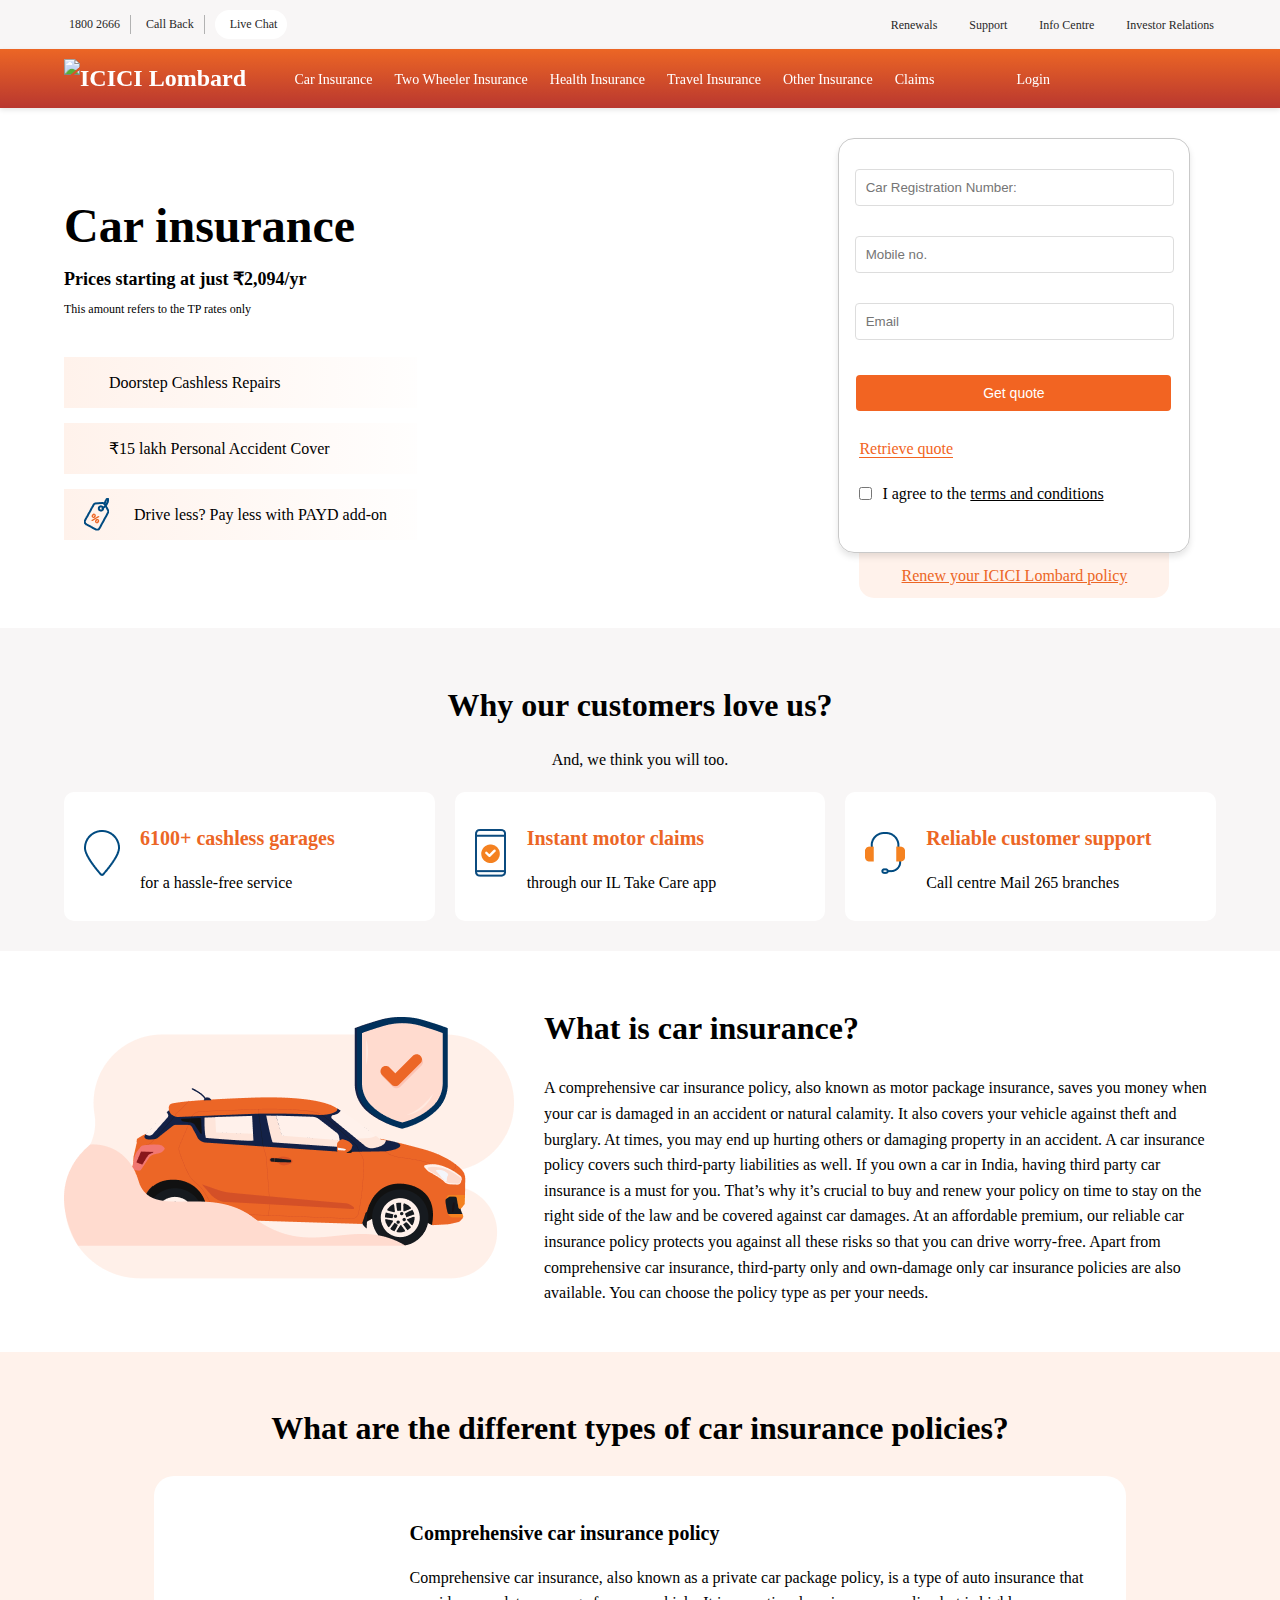
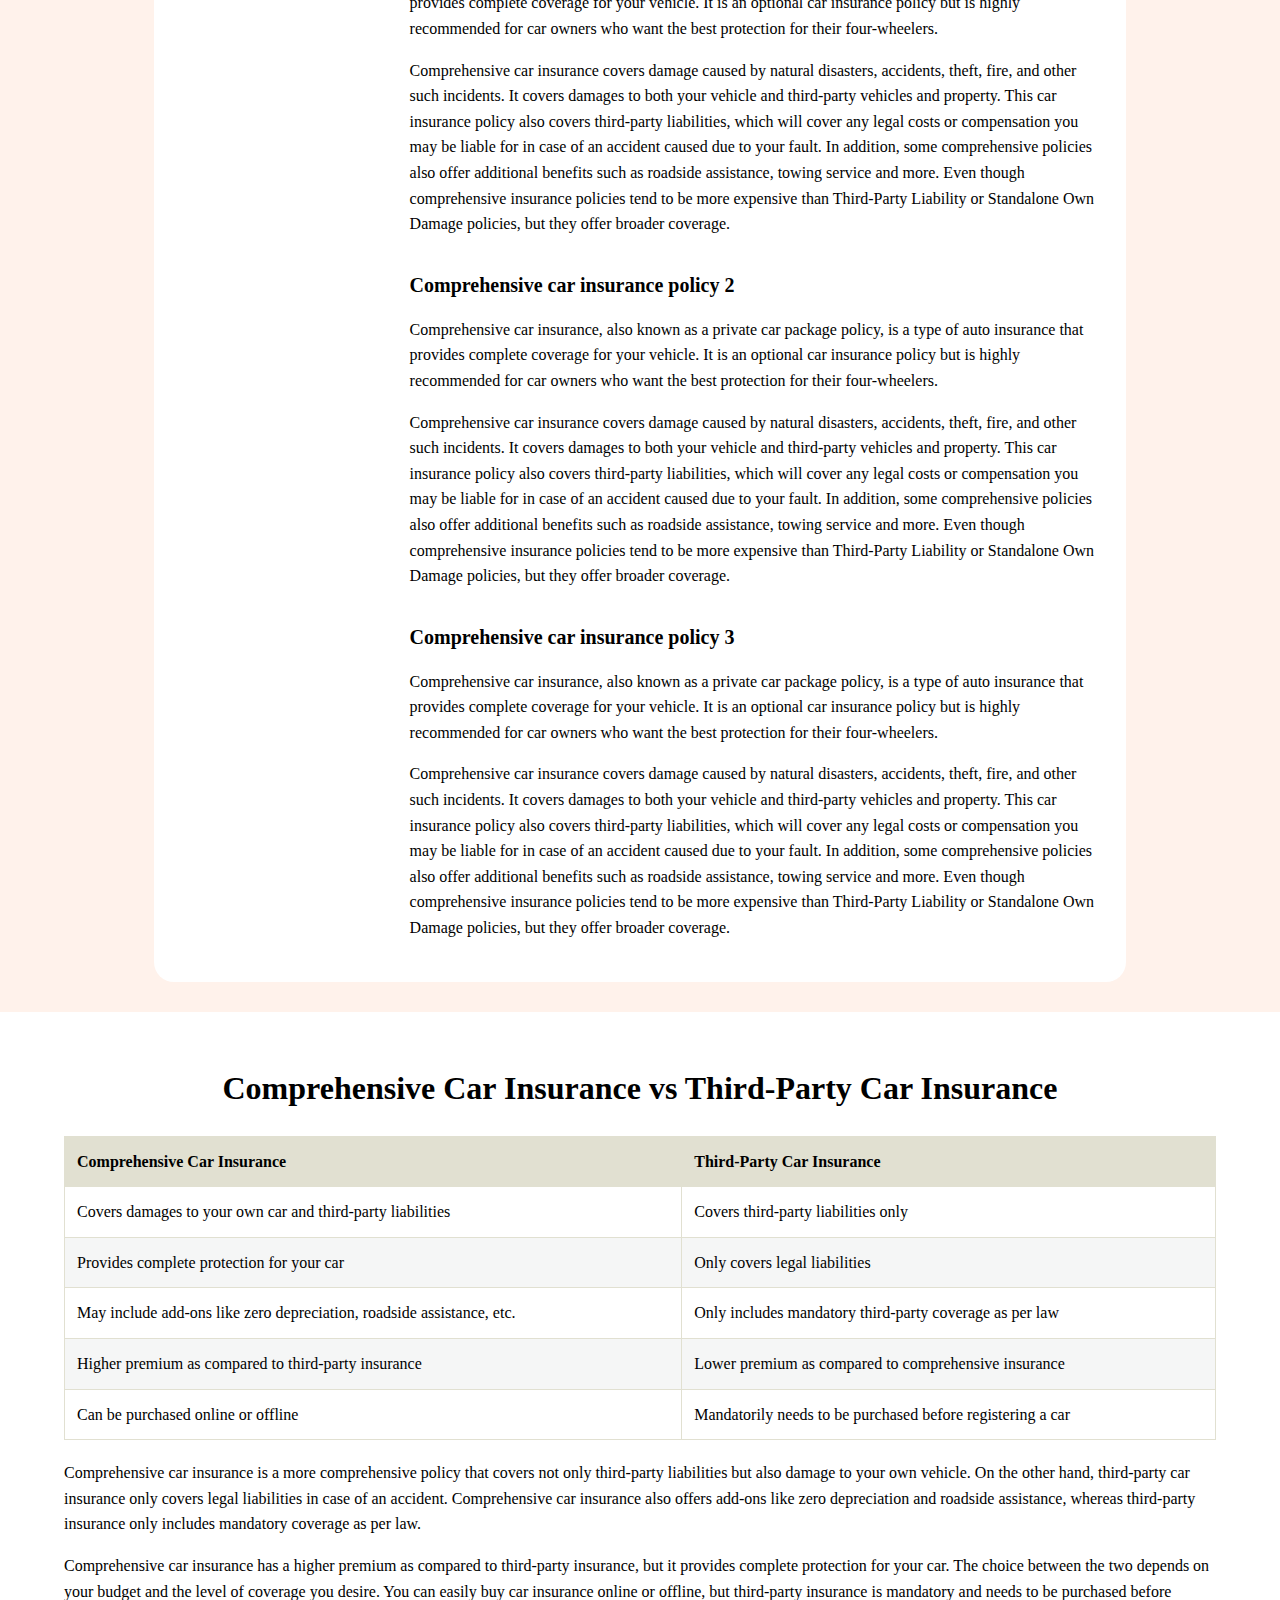
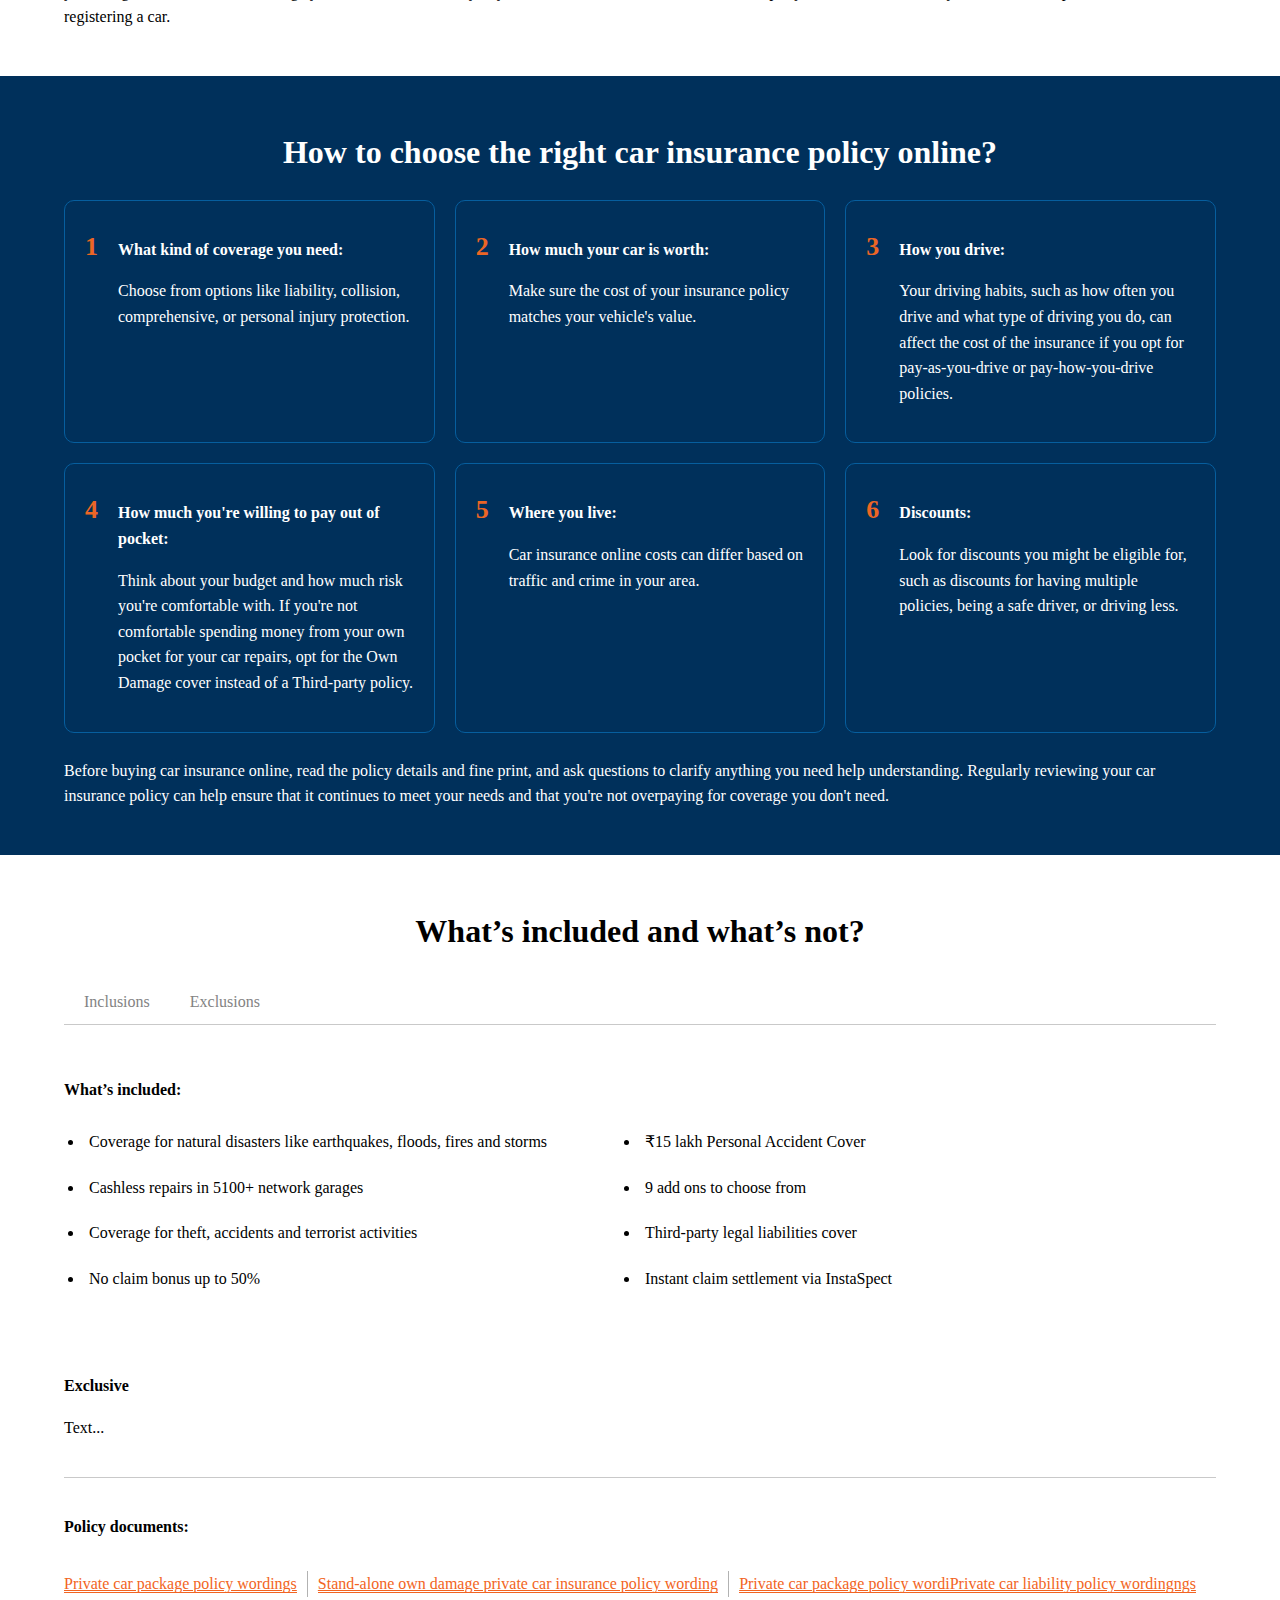
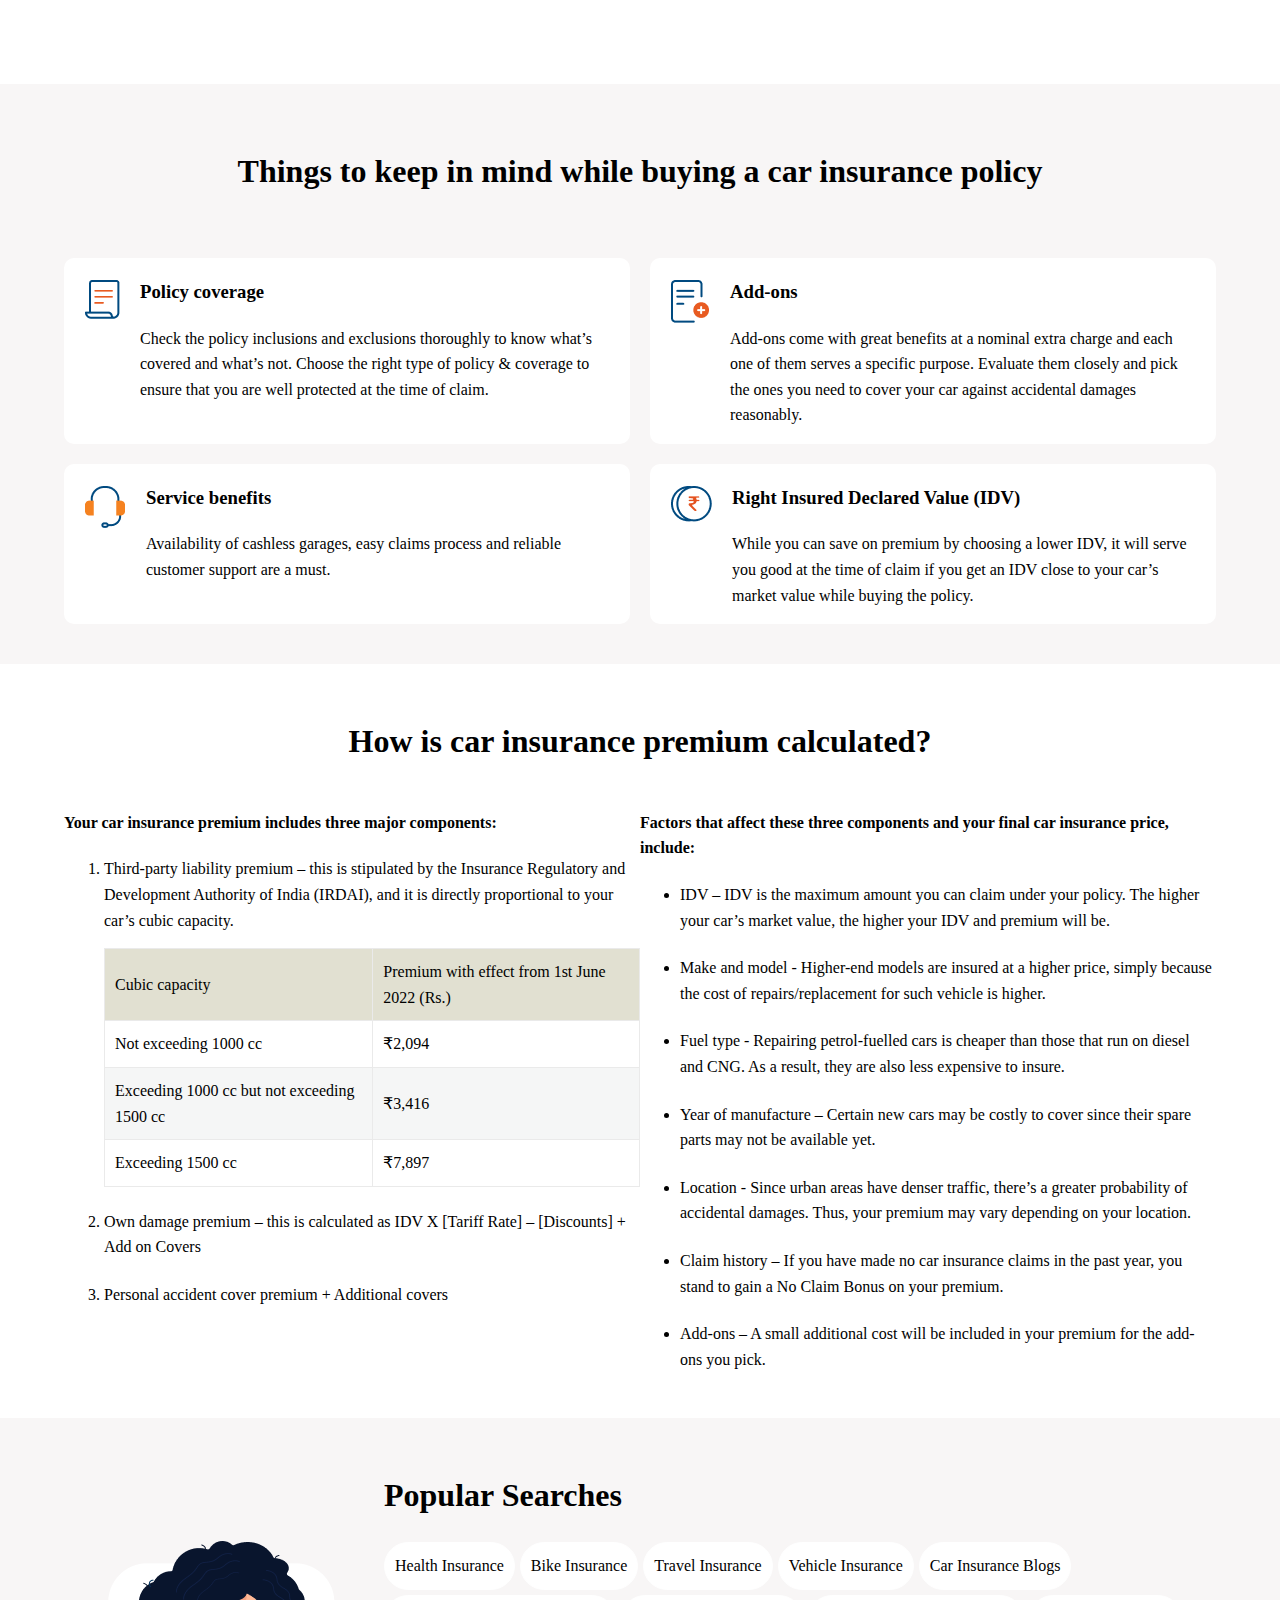
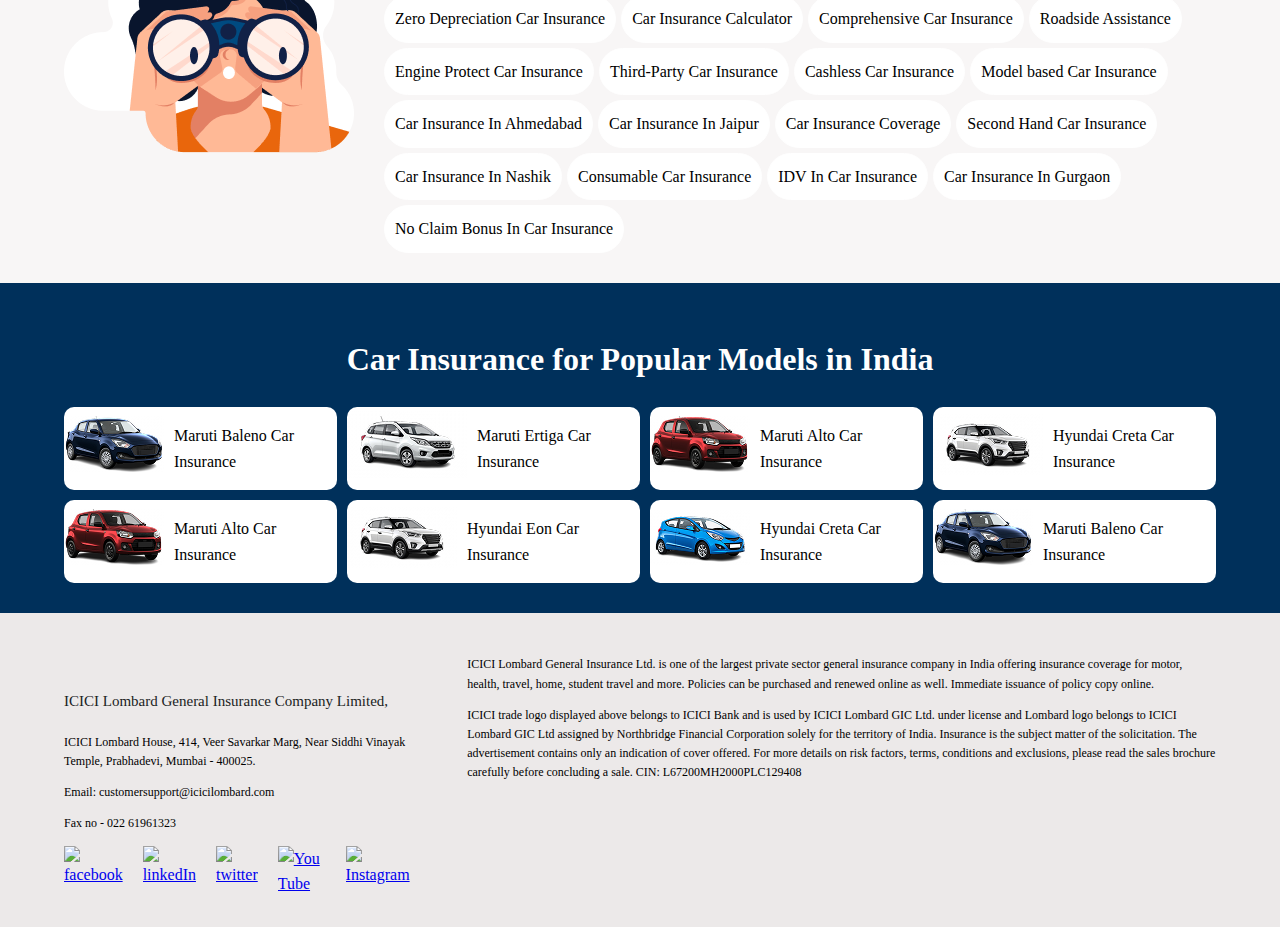
==== index.html @ 6717f33f "ICICI UI" ====
<!DOCTYPE html>
<html lang="en">

<head>
    <meta charset="UTF-8">
    <meta name="viewport" content="width=device-width, initial-scale=1.0">
    <title>Car Insurance Page</title>
    <link rel="stylesheet" href="styles.css">

    <!-- Slick CSS -->
    <link rel="stylesheet" type="text/css"
        href="https://cdnjs.cloudflare.com/ajax/libs/slick-carousel/1.8.1/slick.min.css" />
    <link rel="stylesheet" type="text/css"
        href="https://cdnjs.cloudflare.com/ajax/libs/slick-carousel/1.8.1/slick-theme.min.css" />

    <!-- jQuery -->
    <script src="https://code.jquery.com/jquery-3.6.0.min.js"></script>

    <!-- Slick JS -->
    <script type="text/javascript"
        src="https://cdnjs.cloudflare.com/ajax/libs/slick-carousel/1.8.1/slick.min.js"></script>

</head>

<body>
    <header class="header">
        <div class="top-header side-space">
            <div class="top-links">
                <div class="group-1">
                    <a class="right-border" href="tel: 1800 2666"><img src="./imgs/phone.png" alt="">1800 2666</a>
                    <a class="right-border" href="#"><img src="./imgs/tel.png" alt="">Call Back</a>
                    <a class="live-chat"><img src="./imgs/Oval.png" alt="">Live Chat</a>
                </div>
                <div class="group-2">
                    <div class="demo">
                        <a href="#">Renewals</a>
                        <a href="#">Support</a>
                        <a href="#">Info Centre</a>
                        <a href="#">Investor Relations</a>
                    </div>
                </div>
            </div>
        </div>
        <div class="side-space main-header">
            <div class="logo">
                <a href="#"><img src="./imgs/Group 52.png" alt="ICICI Lombard"></a>
            </div>
            <nav class="nav">
                <ul class="nav-links">
                    <li class="dropdown">
                        <a href="#" class="dropdown-toggle">Car Insurance</a>
                        <ul class="dropdown-menu">
                            <li><a href="">Car Insurance 1</a></li>
                            <li><a href="">Car Insurance 2</a></li>
                            <li><a href="">Car Insurance 3</a></li>
                        </ul>
                    </li>
                    <li class="dropdown">
                        <a href="#" class="dropdown-toggle">Two Wheeler Insurance</a>
                        <ul class="dropdown-menu">
                            <li><a href="">Two Wheeler Insurance 1</a></li>
                            <li><a href="">Two Wheeler Insurance 2</a></li>
                            <li><a href="">Two Wheeler Insurance 3</a></li>
                        </ul>
                    </li>
                    <li class="dropdown">
                        <a href="#" class="dropdown-toggle">Health Insurance</a>
                        <ul class="dropdown-menu">
                            <li><a href="">Health Insurance 1</a></li>
                            <li><a href="">Health Insurance 2</a></li>
                            <li><a href="">Health Insurance 3</a></li>
                        </ul>
                    </li>
                    <li class="dropdown">
                        <a href="" class="dropdown-toggle">Travel Insurance</a>
                        <ul class="dropdown-menu">
                            <li><a href="">Travel Insurance 1</a></li>
                            <li><a href="">Travel Insurance 2</a></li>
                            <li><a href="">Travel Insurance 3</a></li>
                        </ul>
                    </li>
                    <li class="dropdown">
                        <a class="dropdown-toggle">Other Insurance</a>
                        <ul class="dropdown-menu">
                            <li><a href="">Other Insurance 1</a></li>
                            <li><a href="">Other Insurance 2</a></li>
                            <li><a href="">Other Insurance 3</a></li>
                        </ul>
                    </li>
                    <li class="dropdown">
                        <a href="#" class="dropdown-toggle">Claims</a>
                        <ul class="dropdown-menu">
                            <li><a href="">Claims 1</a></li>
                            <li><a href="">Claims 2</a></li>
                            <li><a href="">Claims 3</a></li>
                        </ul>
                    </li>

                    <li class="login">
                        <a href="#" class="">Login</a>
                    </li>

                </ul>
                <button class="menu-toggle">
                    ☰
                </button>
            </nav>
        </div>
    </header>

    <section class="hero-section">
        <div class="side-space">
            <div class="banner">
                <div class="d-flex desk-row">
                    <div class="banner-text d-flex desk-row">
                        <div class="text-left">
                            <h1 class="h1 heading">Car insurance</h1>
                            <h2 class="h2 subheading">Prices starting at just ₹2,094/yr</h2>
                            <p class="banner-text">This amount refers to the TP rates only</p>
                            <div class="banner-list">
                                <div class="list-item">
                                    <img class="icon" src="./imgs/Repairs 1.png" alt="">
                                    <p>Doorstep Cashless Repairs</p>
                                    <img src="./imgs/Group 5754.png" alt="">
                                </div>
                                <div class="list-item">
                                    <img class="icon" src="./imgs/Group.png" alt="">
                                    <p>₹15 lakh Personal Accident Cover</p>
                                </div>
                                <div class="list-item">
                                    <img class="icon" src="./imgs/Frame.png" alt="">
                                    <p>Drive less? Pay less with PAYD add-on</p>
                                </div>
                            </div>
                        </div>

                        <div class="banner-image">
                            <img src="./imgs/Group 34132.png" alt="">
                        </div>
                    </div>


                    <div class="banner-form">
                        <form id="formValidation">

                            <div class="fields">
                                <div class="group">
                                    <label for="carRegistration" class="label">Car Registration Number:</label>
                                    <input type="text" id="carRegistration" class="input" name="carRegistration"
                                        placeholder="Car Registration Number:" />
                                    <small class="error" id="carRegistrationError"></small>
                                </div>

                                <div class="group">
                                    <label for="mobileNumber">Mobile Number:</label>
                                    <input type="tel" id="mobileNumber" name="mobileNumber" placeholder="Mobile no." />
                                    <small class="error" id="mobileNumberError"></small>
                                </div>

                                <div class="group">
                                    <label for="emailAddress">Email:</label>
                                    <input type="email" id="emailAddress" name="emailAddress" placeholder="Email" />
                                    <small class="error" id="emailAddressError"></small>
                                </div>
                            </div>

                            <button type="submit" class="btn">Get quote</button>
                            <a href="#" class="retrieve-quote">Retrieve quote</a>

                            <div class="checkbox">
                                <input type="checkbox" id="terms" required>
                                <label for="terms">I agree to the <a href="#">terms and conditions</a></label>
                            </div>
                        </form>

                        <div class="renew-policy">
                            <a href="#">Renew your ICICI Lombard policy</a>
                        </div>
                    </div>
                </div>
            </div>
        </div>
    </section>


    <section class="why-our-customers">
            <div class="what-custumer-love side-space">
                <h1 class="h1 text-center mb-0">Why our customers love us?</h1>
                <p class="text-center mb-2">And, we think you will too.</p>
                <div class="love-cust-main d-flex desk-row no-wrap">
                    <div class="d-flex">
                        <div class="icon mx-3">
                            <img src="./imgs/icon1.png" alt="Icon representing cashless garages">
                        </div>
                        <div>
                            <p class="love-label">6100+ cashless garages</p>
                            <p>for a hassle-free service</p>
                        </div>
                    </div>
                    <div class="d-flex">
                        <div class="icon mx-3">
                            <img src="./imgs/icon2.png" alt="Icon representing instant motor claims">
                        </div>
                        <div>
                            <p class="love-label">Instant motor claims</p>
                            <p>through our IL Take Care app</p>
                        </div>
                    </div>
                    <div class="d-flex">
                        <div class="icon mx-3">
                            <img src="./imgs/icon3.png" alt="Icon representing reliable customer support">
                        </div>
                        <div>
                            <p class="love-label">Reliable customer support</p>
                            <p>Call centre Mail 265 branches</p>
                        </div>
                    </div>
                </div>
            </div>
    </section>

    <section class="what-car-insurance">
        <div class="side-space">
            <div class="d-flex desk-row no-wrap">
                <div class="text-center">
                    <img src="./imgs/carpng.png" alt="">
                </div>
                <div>
                    <h1 class="h1">What is car insurance?</h1>
                    <p>A comprehensive car insurance policy, also known as motor package insurance, saves you money when your car is damaged in an accident or natural calamity. It also covers your vehicle against theft and burglary. At times, you may end up hurting others or damaging property in an accident. A car insurance policy covers such third-party liabilities as well. If you own a car in India, having third party car insurance is a must for you. That’s why it’s crucial to buy and renew your policy on time to stay on the right side of the law and be covered against car damages. At an affordable premium, our reliable car insurance policy protects you against all these risks so that you can drive worry-free. Apart from comprehensive car insurance, third-party only and own-damage only car insurance policies are also available. You can choose the policy type as per your needs.</p>
                </div>
            </div>
        </div>
    </section>


    <section class="section-1">
        <div class="side-space padd">
            <h1 class="h1 text-center">
                What are the different types of car insurance policies?
            </h1>

            <div class="policy-slider">

                <div class="slider">
                    <div>
                        <div class="d-flex desk-row">
                            <div class="slider-img">
                                <img src="./imgs/slider-img.png" alt="">
                            </div>
                            <div class="slider-text">
                                <p><strong>Comprehensive car insurance policy</strong></p>
                                <p>Comprehensive car insurance, also known as a private car package policy, is a type of
                                    auto insurance that provides complete coverage for your vehicle. It is an optional
                                    car insurance policy but is highly recommended for car owners who want the best
                                    protection for their four-wheelers.</p>
                                <p>Comprehensive car insurance covers damage caused by natural disasters, accidents,
                                    theft, fire, and other such incidents. It covers damages to both your vehicle and
                                    third-party vehicles and property. This car insurance policy also covers third-party
                                    liabilities, which will cover any legal costs or compensation you may be liable for
                                    in case of an accident caused due to your fault. In addition, some comprehensive
                                    policies also offer additional benefits such as roadside assistance, towing service
                                    and more. Even though comprehensive insurance policies tend to be more expensive
                                    than Third-Party Liability or Standalone Own Damage policies, but they offer broader
                                    coverage.</p>
                            </div>
                        </div>
                    </div>
                    <div>
                        <div class="d-flex desk-row">
                            <div class="slider-img">
                                <img src="./imgs/slider-img.png" alt="">
                            </div>
                            <div class="slider-text">
                                <p><strong>Comprehensive car insurance policy 2</strong></p>
                                <p>Comprehensive car insurance, also known as a private car package policy, is a type of
                                    auto insurance that provides complete coverage for your vehicle. It is an optional
                                    car insurance policy but is highly recommended for car owners who want the best
                                    protection for their four-wheelers.</p>
                                <p>Comprehensive car insurance covers damage caused by natural disasters, accidents,
                                    theft, fire, and other such incidents. It covers damages to both your vehicle and
                                    third-party vehicles and property. This car insurance policy also covers third-party
                                    liabilities, which will cover any legal costs or compensation you may be liable for
                                    in case of an accident caused due to your fault. In addition, some comprehensive
                                    policies also offer additional benefits such as roadside assistance, towing service
                                    and more. Even though comprehensive insurance policies tend to be more expensive
                                    than Third-Party Liability or Standalone Own Damage policies, but they offer broader
                                    coverage.</p>
                            </div>
                        </div>
                    </div>
                    <div>
                        <div class="d-flex desk-row">
                            <div class="slider-img">
                                <img src="./imgs/slider-img.png" alt="">
                            </div>
                            <div class="slider-text">
                                <p><strong>Comprehensive car insurance policy 3</strong></p>
                                <p>Comprehensive car insurance, also known as a private car package policy, is a type of
                                    auto insurance that provides complete coverage for your vehicle. It is an optional
                                    car insurance policy but is highly recommended for car owners who want the best
                                    protection for their four-wheelers.</p>
                                <p>Comprehensive car insurance covers damage caused by natural disasters, accidents,
                                    theft, fire, and other such incidents. It covers damages to both your vehicle and
                                    third-party vehicles and property. This car insurance policy also covers third-party
                                    liabilities, which will cover any legal costs or compensation you may be liable for
                                    in case of an accident caused due to your fault. In addition, some comprehensive
                                    policies also offer additional benefits such as roadside assistance, towing service
                                    and more. Even though comprehensive insurance policies tend to be more expensive
                                    than Third-Party Liability or Standalone Own Damage policies, but they offer broader
                                    coverage.</p>
                            </div>
                        </div>
                    </div>
                </div>
            </div>
        </div>
    </section>


    <section class="comprehensive">
        <div class="side-space">
            <h1 class="h1 text-center">Comprehensive Car Insurance vs Third-Party Car Insurance</h1>
            <table class="responsive-table">
                <thead>
                    <tr>
                        <th>Comprehensive Car Insurance</th>
                        <th>Third-Party Car Insurance</th>
                    </tr>
                </thead>
                <tbody>
                    <tr>
                        <td>Covers damages to your own car and third-party liabilities</td>
                        <td>Covers third-party liabilities only</td>
                    </tr>
                    <tr>
                        <td>Provides complete protection for your car</td>
                        <td>Only covers legal liabilities</td>
                    </tr>
                    <tr>
                        <td>May include add-ons like zero depreciation, roadside assistance, etc.</td>
                        <td>Only includes mandatory third-party coverage as per law</td>
                    </tr>
                    <tr>
                        <td>Higher premium as compared to third-party insurance</td>
                        <td>Lower premium as compared to comprehensive insurance</td>
                    </tr>
                    <tr>
                        <td>Can be purchased online or offline</td>
                        <td>Mandatorily needs to be purchased before registering a car</td>
                    </tr>
                </tbody>
            </table>
            <div class="text-section">
                <p>Comprehensive car insurance is a more comprehensive policy that covers not only third-party liabilities but also damage to your own vehicle. On the other hand, third-party car insurance only covers legal liabilities in case of an accident. Comprehensive car insurance also offers add-ons like zero depreciation and roadside assistance, whereas third-party insurance only includes mandatory coverage as per law.</p>
                <p>Comprehensive car insurance has a higher premium as compared to third-party insurance, but it provides complete protection for your car. The choice between the two depends on your budget and the level of coverage you desire. You can easily buy car insurance online or offline, but third-party insurance is mandatory and needs to be purchased before registering a car.</p>
            </div>
        </div>
    </section>

    <section class="online-policy">
        <div class="side-space">
                <h1 class="h1 text-center text-white">How to choose the right car insurance policy online?</h1>
                <div class="grid-container">
                    <div class="box">
                        <div class="row">
                            <p class="num">1</p>
                            <div>
                                <p><strong>What kind of coverage you need:</strong></p>
                                <p>Choose from options like liability, collision, comprehensive, or personal injury protection.</p>
                            </div>
                        </div>
                    </div>
                    <div class="box">
                        <div class="row">
                            <p class="num">2</p>
                            <div>
                                <p><strong>How much your car is worth:</strong></p>
                                <p>Make sure the cost of your insurance policy matches your vehicle's value.</p>
                            </div>
                        </div>
                    </div>
                    <div class="box">
                        <div class="row">
                            <p class="num">3</p>
                            <div>
                                <p><strong>How you drive:</strong></p>
                                <p>Your driving habits, such as how often you drive and what type of driving you do, can affect the cost of the insurance if you opt for pay-as-you-drive or pay-how-you-drive policies.</p>
                            </div>
                        </div>
                    </div>
                    <div class="box">
                        <div class="row">
                            <p class="num">4</p>
                            <div>
                                <p><strong>How much you're willing to pay out of pocket:</strong></p>
                                <p>Think about your budget and how much risk you're comfortable with. If you're not comfortable spending money from your own pocket for your car repairs, opt for the Own Damage cover instead of a Third-party policy.</p>
                            </div>
                        </div>
                    </div>
                    <div class="box">
                        <div class="row">
                            <p class="num">5</p>
                            <div>
                                <p><strong>Where you live:</strong></p>
                                <p>Car insurance online costs can differ based on traffic and crime in your area.</p>
                            </div>
                        </div>
                    </div>
                    <div class="box">
                        <div class="row">
                            <p class="num">6</p>
                            <div>
                                <p><strong>Discounts:</strong></p>
                                <p>Look for discounts you might be eligible for, such as discounts for having multiple policies, being a safe driver, or driving less.</p>
                            </div>
                        </div>
                    </div>
                </div>
                <p class="text-white">Before buying car insurance online, read the policy details and fine print, and ask questions to clarify anything you need help understanding. Regularly reviewing your car insurance policy can help ensure that it continues to meet your needs and that you're not overpaying for coverage you don't need.</p>
        </div>
    </section>


    <section class="section-2">
        <div class="side-space padd">
            <h1 class="h1 text-center">What’s included and what’s not?</h1>
            <div class="tabs">
                <ul id="tabs-nav">
                    <li><a href="#tab1">Inclusions</a></li>
                    <li><a href="#tab2">Exclusions</a></li>
                </ul> <!-- END tabs-nav -->
                <div id="tabs-content">
                    <div id="tab1" class="tab-content">
                        <strong>
                            <p>What’s included:</p>
                        </strong>
                        <ul class="grid-2">
                            <li>
                                <p>Coverage for natural disasters like earthquakes, floods, fires and storms</p>
                            </li>
                            <li>
                                <p>₹15 lakh Personal Accident Cover</p>
                            </li>
                            <li>
                                <p>Cashless repairs in 5100+ network garages</p>
                            </li>
                            <li>
                                <p>9 add ons to choose from</p>
                            </li>
                            <li>
                                <p>Coverage for theft, accidents and terrorist activities</p>
                            </li>
                            <li>
                                <p>Third-party legal liabilities cover</p>
                            </li>
                            <li>
                                <p>No claim bonus up to 50%</p>
                            </li>
                            <li>
                                <p>Instant claim settlement via InstaSpect</p>
                            </li>
                        </ul>
                    </div>
                    <div id="tab2" class="tab-content">
                        <strong>
                            <p>Exclusive</p>
                        </strong>
                        <p>Text...</p>
                    </div>
                </div>
            </div>

            <div class="policy-doc d-flex desk-row">
                <strong>
                    <p>Policy documents:</p>
                </strong>
                <div class="d-flex desk-row">
                    <p class="policy-link right-border"><a href="#" class="link">Private car package policy wordings</a>
                    </p>
                    <p class="policy-link right-border"><a href="#" class="link">Stand-alone own damage private car
                            insurance policy wording</a></p>
                    <p class="policy-link"><a href="#" class="link">Private car package policy wordiPrivate car
                            liability policy wordingngs</a></p>
                </div>
            </div>
        </div>
    </section>

    <section class="section-7">
        <div class="side-space padd">
            <h1 class="h1 text-center">

            </h1>
            <div class="grid-four">

            </div>
        </div>
    </section>


    <section class="buy">
        <div class='side-space'>
            <h1 class="h1 text-center">Things to keep in mind while buying a car insurance policy</h1>
            <div class='buyMain-Card'>
              <div class='buy-cards'>
                <div>
                  <img src="./imgs/policy coverage_icn.png" />
                </div>
                <div>
                  <h3>Policy coverage</h3>
                  <p>Check the policy inclusions and exclusions thoroughly to know what’s covered and what’s not. Choose the right type of policy & coverage to ensure that you are well protected at the time of claim.</p>
                </div>
              </div>
              <div class='buy-cards'>
              <div>
                  <img src="./imgs/add ons icn.png" />
                </div>
                <div>
                  <h3>Add-ons</h3>
                  <p>Add-ons come with great benefits at a nominal extra charge and each one of them serves a specific purpose. Evaluate them closely and pick the ones you need to cover your car against accidental damages reasonably.</p>
                </div>
              </div>
              <div class='buy-cards'>
              <div>
                 <img src="./imgs/customer support.png" />
                </div>
                <div>
                  <h3>Service benefits</h3>
                  <p>Availability of cashless garages, easy claims process and reliable customer support are a must.</p>
                </div>
              </div>
              <div class='buy-cards'>
              <div>
                 <img src="./imgs/right insured_icn.png" />
                </div>
                <div>
                  <h3>Right Insured Declared Value (IDV)</h3>
                  <p>While you can save on premium by choosing a lower IDV, it will serve you good at the time of claim if you get an IDV close to your car’s market value while buying the policy.</p>
                </div>
              </div>
            </div>
        </div>
    </section>

    <section class="primium">
        <div class='side-space'>
            <h1 class="h1 text-center">How is car insurance premium calculated?</h1>
            <div class='premium-main d-flex desk-row no-wrap'>
                <div class='main-div'>
                    <h4>Your car insurance premium includes three major components:</h4>
                    <ol class='first-div'>
                        <li>
                           Third-party liability premium – this is stipulated by the Insurance Regulatory and Development Authority of India (IRDAI), and it is directly proportional to your car’s cubic capacity.
                           <table>
                            <tr class='first-row'>
                                <td>Cubic capacity</td>
                                <td>Premium with effect from 1st June 2022 (Rs.)</td>
                            </tr>
                            <tr>
                                <td>Not exceeding 1000 cc</td>
                                <td>₹2,094</td>
                            </tr>
                            <tr class='second-row'>
                               <td>Exceeding 1000 cc but not exceeding 1500 cc</td>
                               <td>₹3,416</td>
                            </tr>
                            <tr>
                               <td>Exceeding 1500 cc</td>
                               <td>₹7,897</td>
                            </tr>
                           </table>
                        </li>
                        <li>Own damage premium – this is calculated as IDV X [Tariff Rate] – [Discounts] + Add on Covers</li>
                        <li>Personal accident cover premium + Additional covers</li>
                    </ol>
                </div>
                <div class='main-div'>
                    <h4>Factors that affect these three components and your final car insurance price, include:</h4>
                    <ul class='first-div'>
                        <li>
                        IDV – IDV is the maximum amount you can claim under your policy. The higher your car’s market value, the higher your IDV and premium will be.
                        </li>
                        <li>
                        Make and model - Higher-end models are insured at a higher price, simply because the cost of repairs/replacement for such vehicle is higher.
                        </li>
                        <li>
                        Fuel type - Repairing petrol-fuelled cars is cheaper than those that run on diesel and CNG. As a result, they are also less expensive to insure.
                        </li>
                        <li>
                        Year of manufacture – Certain new cars may be costly to cover since their spare parts may not be available yet.
                        </li>
                        <li>
                        Location - Since urban areas have denser traffic, there’s a greater probability of accidental damages. Thus, your premium may vary depending on your location.
                        </li>
                        <li>
                        Claim history – If you have made no car insurance claims in the past year, you stand to gain a No Claim Bonus on your premium.
                        </li>
                        <li>
                        Add-ons – A small additional cost will be included in your premium for the add-ons you pick.
                        </li>
                    </ul>
                </div>
            </div>
    
        </div>
    </section>


    <section class="searches-sec">
        <div class='side-space'>
            <div class='searchMain d-flex desk-row no-wrap'>
                <div>
                    <img src="./imgs/popular searches img.png" />
                </div>

                <div class='search-main'>

                    <h1 class="h1">Popular Searches</h3>

                        <div class="searches">
                    <a href='#HealthInsurance'>
                        Health Insurance
                    </a>
                    <a href='#'>
                        Bike Insurance
                    </a>
                    <a href='#'>
                        Travel Insurance
                    </a>
                    <a href='#'>
                        Vehicle Insurance
                    </a>
                    <a href='#'>
                        Car Insurance Blogs
                    </a>
                    <a href='#'>
                        Zero Depreciation Car Insurance
                    </a>
                    <a href='#'> Car Insurance Calculator</a>
                    <a href='#'>Comprehensive Car Insurance</a>
                    <a href='#'>Roadside Assistance	</a>
                    <a href='#'>Engine Protect Car Insurance	</a>
                    <a href='#'>Third-Party Car Insurance	</a>
                    <a href='#'>Cashless Car Insurance	</a>
                    <a href='#'>Model based Car Insurance</a>
                    <a href='#'>Car Insurance In Ahmedabad	</a>
                    <a href='#'>Car Insurance In Jaipur	</a>
                    <a href='#'>Car Insurance Coverage	</a>
                    <a href='#'>Second Hand Car Insurance	</a>
                    <a href='#'>Car Insurance In Nashik	</a>
                    <a href='#'>Consumable Car Insurance	</a>
                    <a href='#'>IDV In Car Insurance	</a>
                    <a href='#'>Car Insurance In Gurgaon	</a>
                    <a href='#'>No Claim Bonus In Car Insurance	</a>
                </div>
                </div>
            </div>

        </div>
    </section>

    <section class="carInsurance">
        <div class="side-space">
            <h1 class="h1 text-center text-white">Car Insurance for Popular Models in India</h1>
            <div class="typesOfCar">
                <div class="cars">
                    <div class="carImages">
                        <img src="./imgs/Maruti_Suzuki_Swift_Dzire 1.png" alt="Maruti_Suzuki_Swift_Dzire">
                    </div>
                    <div class="modelName">
                        <p>Maruti Baleno Car Insurance</p>
                    </div>
                </div>
                <div class="cars">
                    <div class="carImages">
                        <img src="./imgs/Maruti_Ertiga 1.png" alt="Maruti_Ertiga">
                    </div>
                    <div class="modelName">
                        <p>Maruti Ertiga Car Insurance</p>
                    </div>
                </div>
                <div class="cars">
                    <div class="carImages">
                        <img src="./imgs/Maruti_Suzuki_Alto 1.png" alt="Maruti_Suzuki_Alto">
                    </div>
                    <div class="modelName">
                        <p>Maruti Alto Car Insurance</p>
                    </div>
                </div>
                <div class="cars">
                    <div class="carImages">
                        <img src="./imgs/il_designteam_High-quality_image_of_a_Hyundai_Creta_in_Robust_c_1cfb2d2f-d4d8-4f2f-be52-f5f70dda38d2-removebg (1).png" alt="Hyundai_Creta_in_Robust">
                    </div>
                    <div class="modelName">
                        <p>Hyundai Creta Car Insurance</p>
                    </div>
                </div>
                <div class="cars">
                    <div class="carImages">
                        <img src="./imgs/Maruti_Suzuki_Alto 1.png" alt="Maruti_Suzuki_Alto">
                    </div>
                    <div class="modelName">
                        <p>Maruti Alto Car Insurance</p>
                    </div>
                </div>
                <div class="cars">
                    <div class="carImages">
                        <img src="./imgs/il_designteam_High-quality_image_of_a_Hyundai_Creta_in_Robust_c_1cfb2d2f-d4d8-4f2f-be52-f5f70dda38d2-removebg.png" alt="Hyundai_Creta_in_Robust">
                    </div>
                    <div class="modelName">
                        <p>Hyundai Eon Car Insurance</p>
                    </div>
                </div>
                <div class="cars">
                    <div class="carImages">
                        <img src="./imgs/il_designteam_High-quality_image_of_a_Hyundai_EON_in_Pristine_b_40ec0f14-04ff-4e78-a608-f527866e0db1-removebg.png" alt="Hyundai_EON_in_Pristine">
                    </div>
                    <div class="modelName">
                        <p>Hyundai Creta Car Insurance</p>
                    </div>
                </div>
                <div class="cars">
                    <div class="carImages">
                        <img src="./imgs/Maruti_Suzuki_Swift_Dzire 1.png" alt="Maruti_Suzuki_Swift_Dzire">
                    </div>
                    <div class="modelName">
                        <p>Maruti Baleno Car Insurance</p>
                    </div>
                </div>
                
            </div>
        </div>
    </section>
   

    <footer>
        <div class="side-space">
            <div class="d-flex desk-row">
                <div class="footer-left">
                    <img src="./imgs/footer-logo.png" alt="">
                    <h4>
                        ICICI Lombard General Insurance Company Limited,
                    </h4>
                    <p>
                        ICICI Lombard House, 414, Veer Savarkar Marg, Near Siddhi Vinayak Temple, Prabhadevi, Mumbai -
                        400025.
                    </p>
                    <p>
                        Email: customersupport@icicilombard.com
                    </p>
                    <p>
                        Fax no - 022 61961323
                    </p>
                    <div class="social-media">
                        <div class="d-flex row">
                            <a href="#">
                                <img src="./imgs/facebook.png" alt="facebook">
                            </a>
                            <a href="#">
                                <img src="./imgs/linked-in.png" alt="linkedIn">
                            </a>
                            <a href="#">
                                <img src="./imgs/twitter.png" alt="twitter">
                            </a>
                            <a href="#">
                                <img src="./imgs/you-tube.png" alt="You Tube">
                            </a>
                            <a href="#">
                                <img src="./imgs/insta.png" alt="Instagram">
                            </a>
                        </div>
                    </div>
                </div>

                <div class="footer-right">
                    <p>
                        ICICI Lombard General Insurance Ltd. is one of the largest private sector general insurance
                        company in India offering insurance coverage for motor, health, travel, home, student travel and
                        more. Policies can be purchased and renewed online as well. Immediate issuance of policy copy
                        online.
                    </p>
                    <p>
                        ICICI trade logo displayed above belongs to ICICI Bank and is used by ICICI Lombard GIC Ltd.
                        under license and Lombard logo belongs to ICICI Lombard GIC Ltd assigned by Northbridge
                        Financial Corporation solely for the territory of India. Insurance is the subject matter of the
                        solicitation. The advertisement contains only an indication of cover offered. For more details
                        on risk factors, terms, conditions and exclusions, please read the sales brochure carefully
                        before concluding a sale. CIN: L67200MH2000PLC129408
                    </p>

                    <div class="companies">

                    </div>
                </div>
            </div>
        </div>
    </footer>

    <script src="scripts.js"></script>

    <!-- slick javascript cdn -->
    <script src="https://cdnjs.cloudflare.com/ajax/libs/slick-carousel/1.6.0/slick.js"></script>
</body>

</html>
---- styles.css ----
body {
  margin: 0;
  padding: 0;
  box-sizing: border-box;
}
@font-face {
  font-family: Mulish;
  src: url("./font/Mulish-Regular.ttf");
}

body {
  line-height: 1.6;
  font-size: 16px;
  font-family: Mulish;
}
p{
  font-size: 16px;
}
/* Common Classes */
.side-space {
  padding: 0 5%;
}

.d-flex {
  display: flex;
}

.desk-row {
  flex-wrap: wrap;
  flex-direction: row;
  align-items: center;
}

.no-wrap {
  flex-wrap: nowrap;
}

.text-center {
  text-align: center;
}

.text-white {
  color: #fff;
}

.link {
  color: #f26422;
  border-bottom: 1px solid #f26422;
}

.right-border {
  padding-right: 0px;
  border-right: none;
}

.mb-0 {
  margin-bottom: 0;
}
.mb-2 {
  margin-bottom: 1.2rem;
}

/* Header */
.top-header {
  background: #f8f6f6;
  padding-top: 10px;
  padding-bottom: 10px;
}

.top-links {
  display: flex;
  flex-wrap: wrap;
  justify-content: space-between;
  align-items: center;
  gap: 20px;
}

.group-1 {
  font-size: 12px;
  display: flex;
  flex-wrap: wrap;
  align-items: center;
  gap: 10px;
}

.group-1 a {
  text-decoration: none;
  display: flex;
  align-items: center;
  gap: 5px;
  color: #282828;
}

.live-chat {
  background: #fff;
  padding: 5px 10px;
  border-radius: 25px;
}

.demo {
  display: flex;
  gap: 30px;
}

.demo a {
  text-decoration: none;
  font-size: 12px;
  transition: color 0.3s;
  color: #282828;
}

.demo a:after {
  content: url(./imgs/down.png);
  margin-left: 2px;
  margin-bottom: 1px;
  display: inline-block;
  vertical-align: bottom;
}

.main-header {
  background: linear-gradient(180deg, #ec6625 0.06%, #af2e31 119.36%);
  background-color: transparent;
  color: #000;
  padding-top: 10px;
  padding-bottom: 10px;
  position: sticky;
  top: 0;
  z-index: 1000;
  box-shadow: 0 2px 5px rgba(0, 0, 0, 0.1);
  display: flex;
  flex-wrap: wrap;
  flex-direction: row;
  align-items: center;
}

.logo {
  width: 20%;
}

.logo a {
  font-size: 1.5rem;
  font-weight: bold;
  color: #fff;
  text-decoration: none;
}

.nav {
  width: 80%;
  display: flex;
  align-items: center;
}

.nav-links {
  list-style: none;
  display: flex;
  gap: 20px;
  margin: 0;
  padding: 0;
}

.nav-links li {
  margin: 0;
  position: relative;
}

.nav-links a {
  text-decoration: none;
  color: #fff;
  font-size: 14px;
  transition: color 0.3s;
}

.nav-links a:hover {
  color: #f4811f;
}

.dropdown-menu {
  display: none;
  position: absolute;
  top: 100%;
  left: 0;
  background-color: rgba(248, 246, 246, 1);
  list-style: none;
  padding: 0.5rem 0;
  border-radius: 5px;
  box-shadow: 0 4px 6px rgba(0, 0, 0, 0.1);
}

.dropdown-menu li {
  padding: 0.5rem 1rem;
}

.dropdown-menu a {
  color: #000;
  text-decoration: none;
  display: block;
}

.dropdown-toggle:after {
  content: url("./imgs/down-white.png");
  margin-left: 2px;
  margin-bottom: 1px;
  display: inline-block;
  vertical-align: bottom;
}

.login {
  padding-left: 60px;
}

.login a:after {
  content: url("./imgs/right.png");
  margin-left: 2px;
  margin-bottom: 1px;
  display: inline-block;
  vertical-align: bottom;
}

.menu-toggle {
  display: none;
  background: none;
  color: #fff;
  border: none;
  font-size: 1.5rem;
  cursor: pointer;
}

.hero-section {
  padding: 30px 0;
}

.banner-text {
  width: 65%;
}

.heading {
  font-family: Mulish;
  font-size: 48px;
  font-weight: 900;
  line-height: 60.24px;
  margin: 0;
}

.sub-heading {
  font-family: Mulish;
  font-size: 28px;
  font-weight: 600;
  line-height: 35.14px;
  text-align: left;
}

.banner-text {
  font-family: Mulish;
  font-size: 12px;
  line-height: 15.06px;
  text-align: left;
}

.banner-list {
  display: flex;
  flex-wrap: wrap;
  flex-direction: column;
  gap: 15px;
  margin-top: 40px;
}

.list-item {
  background: linear-gradient(270deg, #ffffff -9.13%, #fff2eb 100%);
  background: linear-gradient(270deg, #ffffff -9.13%, #fff2eb 100%);
  display: flex;
  flex-wrap: wrap;
  flex-direction: row;
  align-items: center;
  gap: 5px;
  padding-right: 30px;
}

.list-item .icon {
  margin: 0 20px;
}

.list-item p {
  font-family: Mulish;
  font-size: 16px;
  line-height: 19px;
  text-align: left;
}

.banner-image img {
  width: 350px;
}

.banner-form {
  width: 35%;
  position: relative;
}

form {
  width: 350px;
  border: 1px solid rgba(201, 201, 201, 1);
  box-shadow: 0 4px 6px rgba(0, 0, 0, 0.1);
  border-radius: 16px;
  margin: 0 auto;
  position: relative;
  z-index: 1;
  padding: 30px 0;
}

#formValidation label {
  display: none;
  margin: 10px 0 5px;
}

#formValidation .fields {
  display: flex;
  flex-wrap: wrap;
  gap: 20px;
}

#formValidation .group {
  width: 100%;
  display: flex;
  flex-wrap: wrap;
  justify-content: center;
}

#formValidation input {
  width: 85%;
  padding: 10px;
  border: 1px solid #ddd;
  border-radius: 4px;
  margin-bottom: 10px;
}

.error {
  width: 90%;
  text-align: left;
  margin-left: 0;
  color: red;
}

.btn {
  width: 90%;
  background-color: #f26422;
  color: #fff;
  border: none;
  padding: 10px 20px;
  cursor: pointer;
  font-size: 14px;
  border-radius: 4px;
  margin-top: 10px;
  margin: 25px 17px;
}

.retrieve-quote {
  color: #f26422;
  border-bottom: 1px solid #f26422;
  margin-top: 10px;
  text-decoration: none;
  margin-left: 20px;
}

.retrieve-quote:hover {
  text-decoration: underline;
}

.checkbox {
  display: flex;
  align-items: center;
  margin: 10px 0;
}

.checkbox input:checked {
  background: #f4811f !important;
}

.checkbox input {
  width: auto !important;
  padding: 10px;
  border: 1px solid #ddd;
  border-radius: 4px;
  margin: 10px 10px 5px 20px !important;
}

.checkbox label {
  display: block !important;
}

.checkbox a {
  color: #000;
  text-decoration: underline;
}

.renew-policy {
  width: 290px;
  text-align: center;
  margin: 0 auto;
  padding: 10px;
  background: rgba(255, 242, 235, 1);
  border-radius: 0px 0px 15px 15px;
}

.renew-policy a {
  color: #ec6625;
}

.section-1 {
  background: #fff2eb;
  padding: 30px 0;
}

.policy-slider {
  width: 80%;
  margin: 0 auto;
  padding: 25px;
  background: #fff;
  border-radius: 20px;
}

.policy-slider .desk-row {
  align-items: start;
}

.slider-img {
  width: 25%;
  padding-top: 20px;
}

.slider-img img {
  width: 80%;
}

.slider-text {
  width: 75%;
}

.slider-text strong{
  font-size: 20px;
}

.slick-prev {
  left: -100px !important;
}

.slick-next {
  right: -50px !important;
}

.slick-prev::before {
  content: url("./imgs/prev.png") !important;
}

.slick-next::before {
  content: url("./imgs/next.png") !important;
}

.why-our-customers {
  padding: 30px 0;
  background-color: #f8f6f6;
}

.love-cust-main.d-flex {
  justify-content: center;
  gap: 20px;
}
.love-cust-main .d-flex {
  background-color: #fff;
  padding: 10px 20px;
  width: 85%;
  gap: 20px;
  align-items: center;
  border-radius: 10px;
}

.love-label {
  color: #ec6625;
  font-weight: 700;
  font-size: 20px;
  margin-bottom: 0;
}
.what-car-insurance {
  padding: 30px 0;
}

.what-car-insurance .d-flex {
  gap: 30px;
}

.comprehensive {
  padding: 30px 0;
}
.responsive-table {
  width: 100%;
  border-collapse: collapse;
}
.responsive-table th,
.responsive-table td {
  border: 1px solid #E1E0D1;
  padding: 12px;
  text-align: left;
}
.responsive-table th {
  background-color: #E1E0D1;
}
.responsive-table tr:nth-child(even) {
  background-color: #F5F6F6;
}
.text-section {
  margin-top: 20px;
  line-height: 1.6;
}

.online-policy {
  background-color: #00305b;
  padding: 30px 0;
}

.online-policy h1 {
}

.section {
  padding: 20px;
  margin-bottom: 20px;
}
.main-heading {
  font-size: 24px;
  font-weight: bold;
  text-align: center;
  margin-bottom: 20px;
}
.grid-container {
  display: grid;
  grid-template-columns: repeat(3, 1fr);
  gap: 20px;
  justify-content: space-between;
  margin-bottom: 25px;
}
.box {
  color: #fff;
  padding: 20px;
  border-radius: 10px;
  border: 1px solid #065e9e;
}
.row {
  display: flex;
  gap: 20px;
}
.num {
  color: #ec6625;
  text-align: center;
  font-size: 26px;
  font-weight: 700;
  border-radius: 50%;
  margin: 5px 0;
}

.section-2 {
  padding: 30px 0;
}

.tabs {
  border-bottom: 1px solid #c9c9c9;
}

ul#tabs-nav {
  list-style: none;
  display: flex;
  flex-direction: row;
  flex-wrap: wrap;
  border-bottom: 1px solid #c9c9c9;
  padding: 0;
}

ul#tabs-nav li {
  padding: 10px 20px;
}

ul#tabs-nav li a {
  color: #838383;
  text-decoration: none;
}

ul#tabs-nav li.active {
  border-bottom: 1px solid #ec6625;
}

ul#tabs-nav li.active a {
  color: #ec6625;
}

.tab-content {
  padding: 20px 0;
}

ul.grid-2 {
  display: grid;
  grid-template-columns: repeat(2, 1fr);
  padding: 0 20px;
}

ul.grid-2 li {
  list-style: url("./imgs/green-dot.png");
  padding: 0px 30px 0px 5px;
  margin: 10px 0;
}

ul.grid-2 li p {
  margin: 0;
}

.policy-doc {
  margin: 20px 0;
}

.policy-doc strong {
  margin-right: 30px;
}

.policy-doc .d-flex {
  gap: 10px;
}

.right-border {
  padding-right: 10px;
  border-right: 1px solid #b2b2b2;
}

.buy {
  background-color: #f8f6f6;
  padding-top: 40px;
}

.buyMain-Card {
  display: grid;
  grid-template-columns: repeat(2, 1fr);
  /* background: #FFFFFF; */
  gap: 20px;
  padding: 40px 0;
}

.buy-cards h3 {
  text-align: left;
}

.buy-cards {
  display: flex;
  flex-wrap: nowrap;
  flex-direction: row;
  gap: 20px;
  padding-left: 20px;
  background-color: #ffffff;
  padding: 0px 21px;
  border-radius: 10px;
}

.buy-cards img {
  padding-top: 22px;
}

.primium {
  padding: 30px 0;
}

.premium-container h3 {
  text-align: center;
}

.premium-main {
  align-items: flex-start;
}

.premium-main .first-div table {
  border-collapse: collapse;
  margin-top: 15px;
  border-spacing: 0px!important;
}

.premium-main table tr td {
  border: 1px solid #eaeaea;
  padding: 10px;
}

.first-row {
  background-color: #E1E0D1;
}

.second-row {
  background-color: #F5F6F6;
}
.main-div {
  width: 50%;
}

.first-div {
  display: flex;
  /* padding-top: 21px; */
  gap: 22px;
  flex-direction: row;
  flex-wrap: wrap;
}
.searches-sec{
    background-color: #F8F6F6;
    padding: 30px 0;
}
.search-container {
  padding: 20px 20px;
}

.search-container h3 {
  text-align: center;
}

.searchMain {
  gap: 30px;
}

.searches {
  display: flex;
  flex-wrap: wrap;
  align-items: center;
  gap: 5px;
}

.searches a {
    width: auto;
    display: inline-block;
    background-color: #fff;
    border: 1px solid #fff;
    border-radius: 25px;
    text-decoration: none;
    color: black;
    padding: 10px;
    word-break: keep-all;
}


.carInsurance{
    background-color: #00305B;
    padding: 30px 0;
}
.carInsurance h3{
    font-size: 32px;
    color: #ffffff;
    text-align: center;
    margin: 0;
}
.typesOfCar{
    display: grid;
    gap: 10px;
    grid-template-columns: auto auto auto auto;
}
.cars{
    width: 100%;
    display: flex;
    justify-content: center;
    gap: 10px;
    align-items: center;
    background-color: #ffffff;
    border: 0;
    border-radius: 10px;
}
.modelName{
    font-size: 16px;
}

footer {
  background: #ece9e9;
  padding: 30px 0;
}

footer .d-flex {
  justify-content: space-between;
  align-items: flex-start;
}

.footer-left {
  width: 30%;
}

.footer-left h4 {
  font-size: 15px;
  font-weight: 400;
  color: #201d1d;
}

footer p {
  font-size: 12px;
}

.footer-right {
  width: 65%;
}

.social-media .d-flex {
  justify-content: flex-start;
  gap: 20px;
}

/* Media Query */

@media screen and (min-width: 1024.5px) {
  .dropdown:hover .dropdown-menu {
    display: block;
  }

  .dropdown-menu {
    width: 300px;
  }

  .nav-links a:hover {
    color: #f4811f;
  }
}

@media screen and (max-width: 1024.5px) {
  .nav-links {
    display: none;
    flex-direction: column;
    gap: 0px;
    background: rgba(248, 246, 246, 1);
    position: absolute;
    top: 100%;
    right: 0;
    width: 80%;
    border-radius: 5px;
    box-shadow: 0 4px 6px rgba(0, 0, 0, 0.1);
  }

  .nav-links li {
    margin: 20px;
  }

  .nav-links a {
    color: #000;
  }

  .login {
    padding-left: 0px;
  }

  .show {
    display: flex;
  }

  .menu-toggle {
    display: block;
    float: right;
    position: absolute;
    right: 5%;
    top: 15px;
  }

  .dropdown-menu {
    display: none;
    position: relative;
  }

  .banner-image img {
    width: 190px;
  }

  form {
    width: 320px;
  }

  .renew-policy {
    width: 265px;
  }

}

@media (max-width: 768px) {
  .desk-row {
    flex-direction: column;
  }

  .top-links {
    justify-content: center;
    gap: 5px;
  }

  .demo {
    display: flex;
    gap: 10px;
  }

  .banner-text {
    width: 100%;
    text-align: center;
  }

  .love-cust-main .d-flex {
    max-width: 300px;
    width: 100%;
    margin: 0 auto;
  }

  .what-car-insurance img {
    max-width: 400px;
    width: 100%;
  }

  .comprehensive {
  }

  .grid-container {
    grid-template-columns: repeat(1, 1fr);
  }
  .responsive-table,
  .responsive-table th,
  .responsive-table td {
    font-size: 14px;
  }

  .list-item {
    padding-right: 0px;
  }

  .banner-image {
    padding: 20px 0;
  }

  .banner-form {
    width: 100%;
  }

  .policy-slider {
    width: 85%;
  }

  .slider-img,
  .slider-text {
    width: 100%;
    text-align: center;
  }

  .slider-img img {
    width: auto;
    margin: 0 auto;
    margin-bottom: 20px;
  }

  .slick-prev,
  .slick-next {
    display: none !important;
  }

  ul.grid-2 {
    grid-template-columns: repeat(1, 1fr);
  }

  ul.grid-2 li {
    padding: 0px 0px 0px 5px;
  }

  .policy-doc strong {
    margin-right: 0px;
  }

  .policy-doc p {
    padding-right: 0px;
    border-right: none;
    text-align: center;
  }

  .buyMain-Card{
    grid-template-columns: repeat(1, 1fr);
  }
  .main-div {
    width: 100%;
}

.searches a {
    padding: 3px 6px;
    font-size: 12px;
}

.typesOfCar{
  grid-template-columns: auto auto;
}

  footer {
    background: #ece9e9;
    padding: 30px 0;
  }

  footer .d-flex {
    justify-content: space-between;
    align-items: flex-start;
  }

  .footer-left {
    width: 100%;
  }

  .footer-right {
    width: 100%;
  }
}


@media (max-width: 580.5px) {
  .typesOfCar {
    grid-template-columns: auto;
}

}
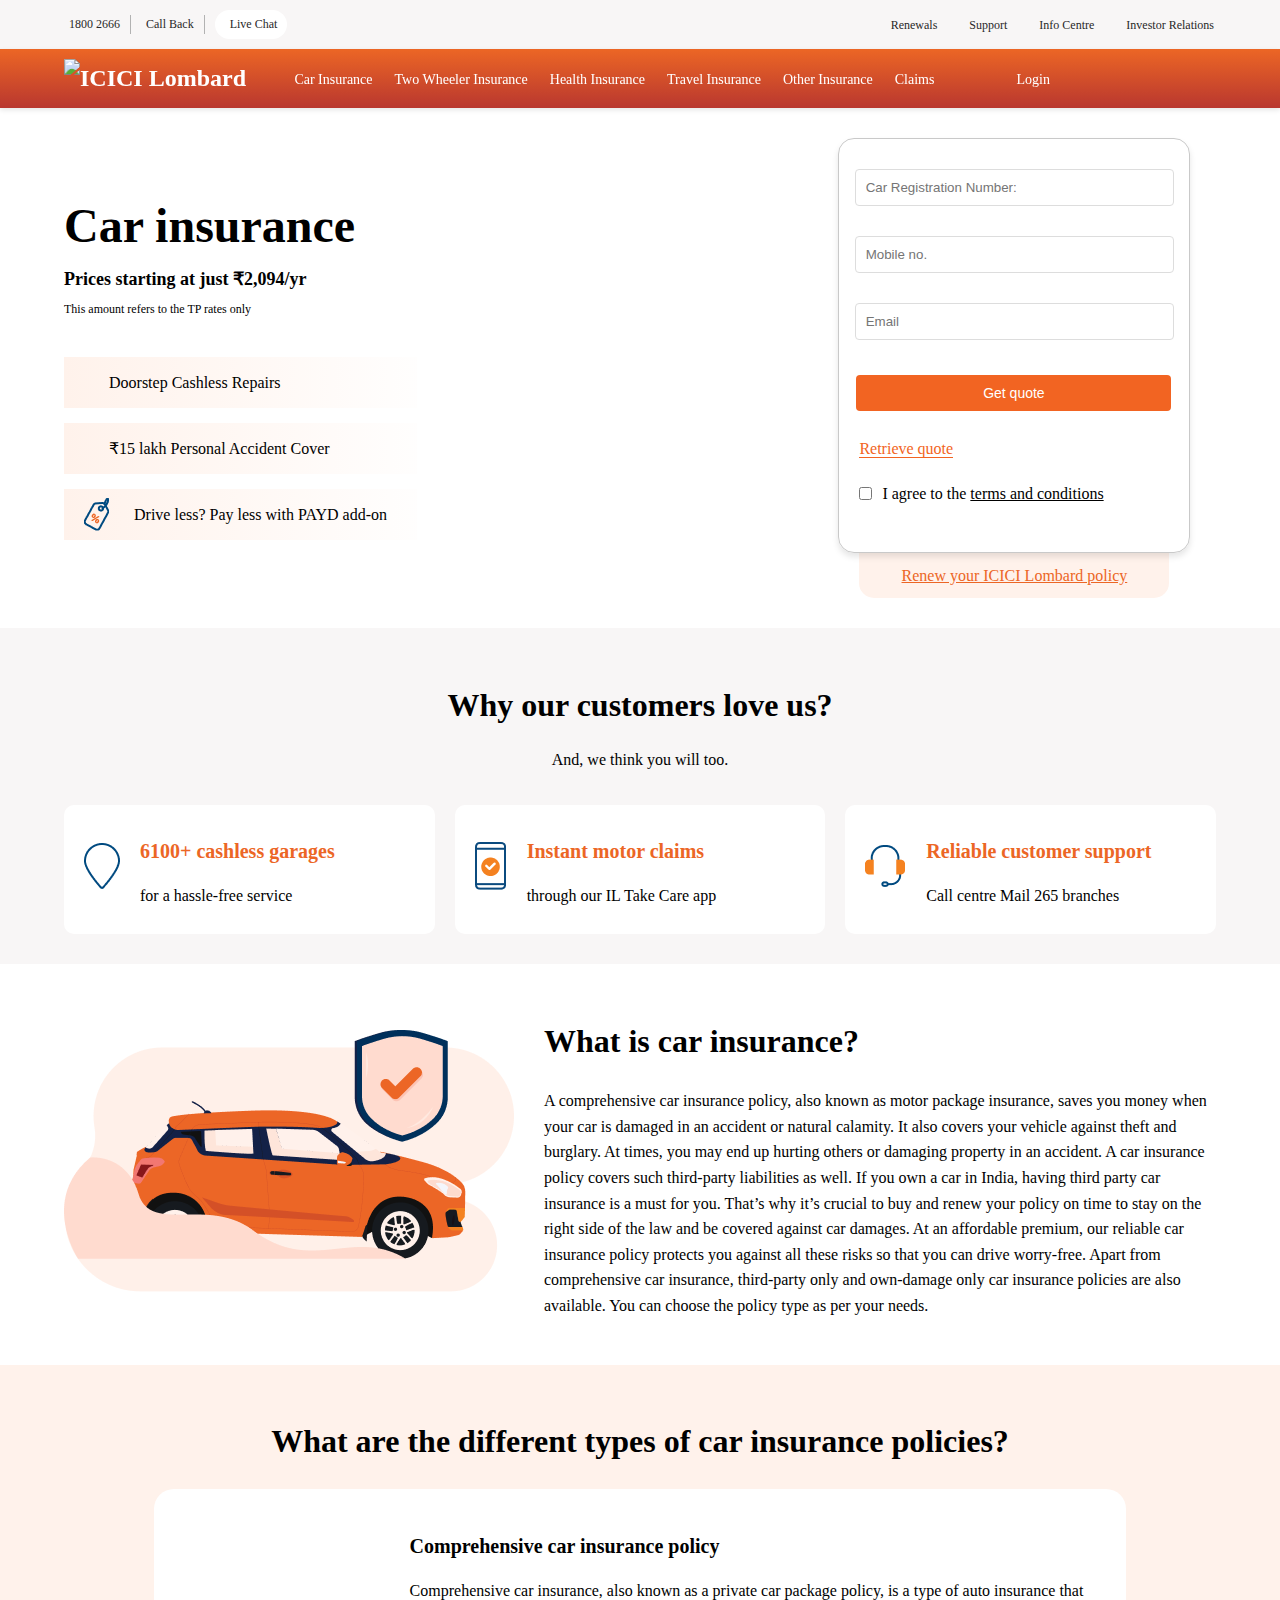
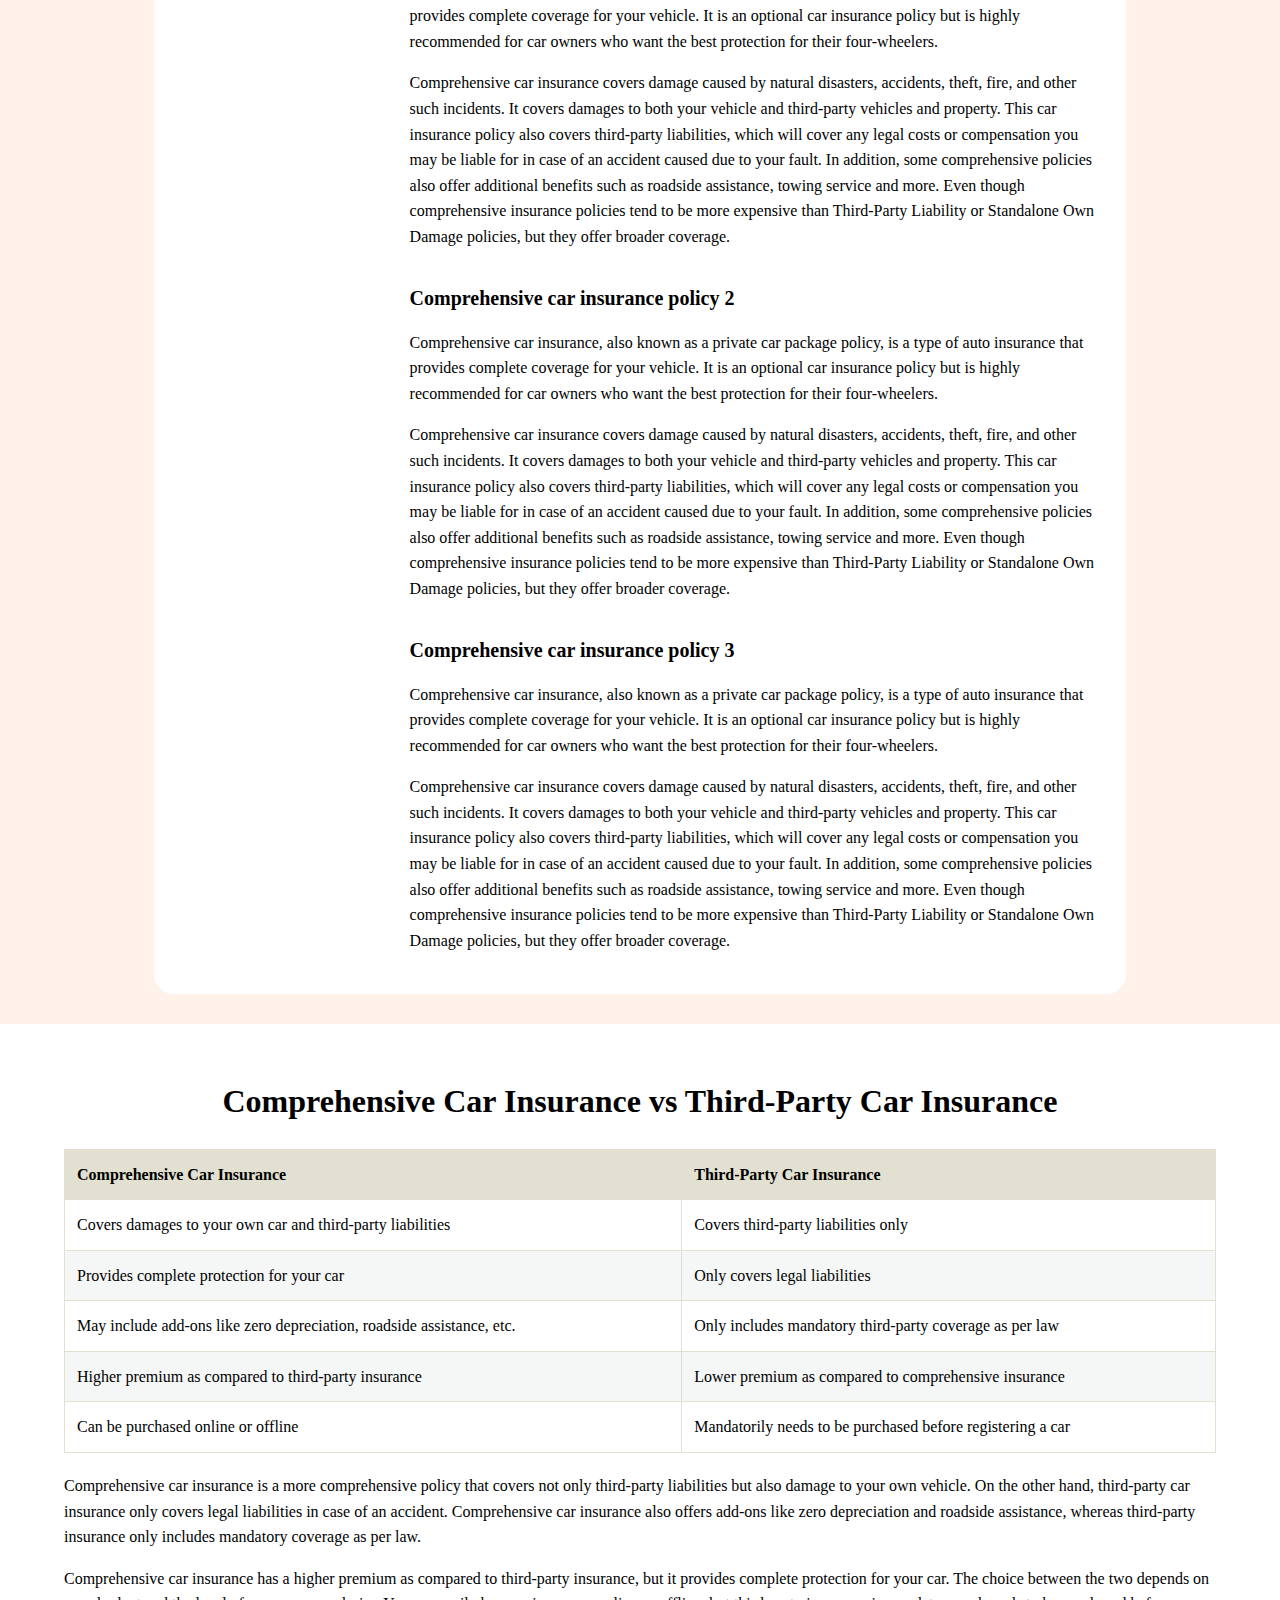
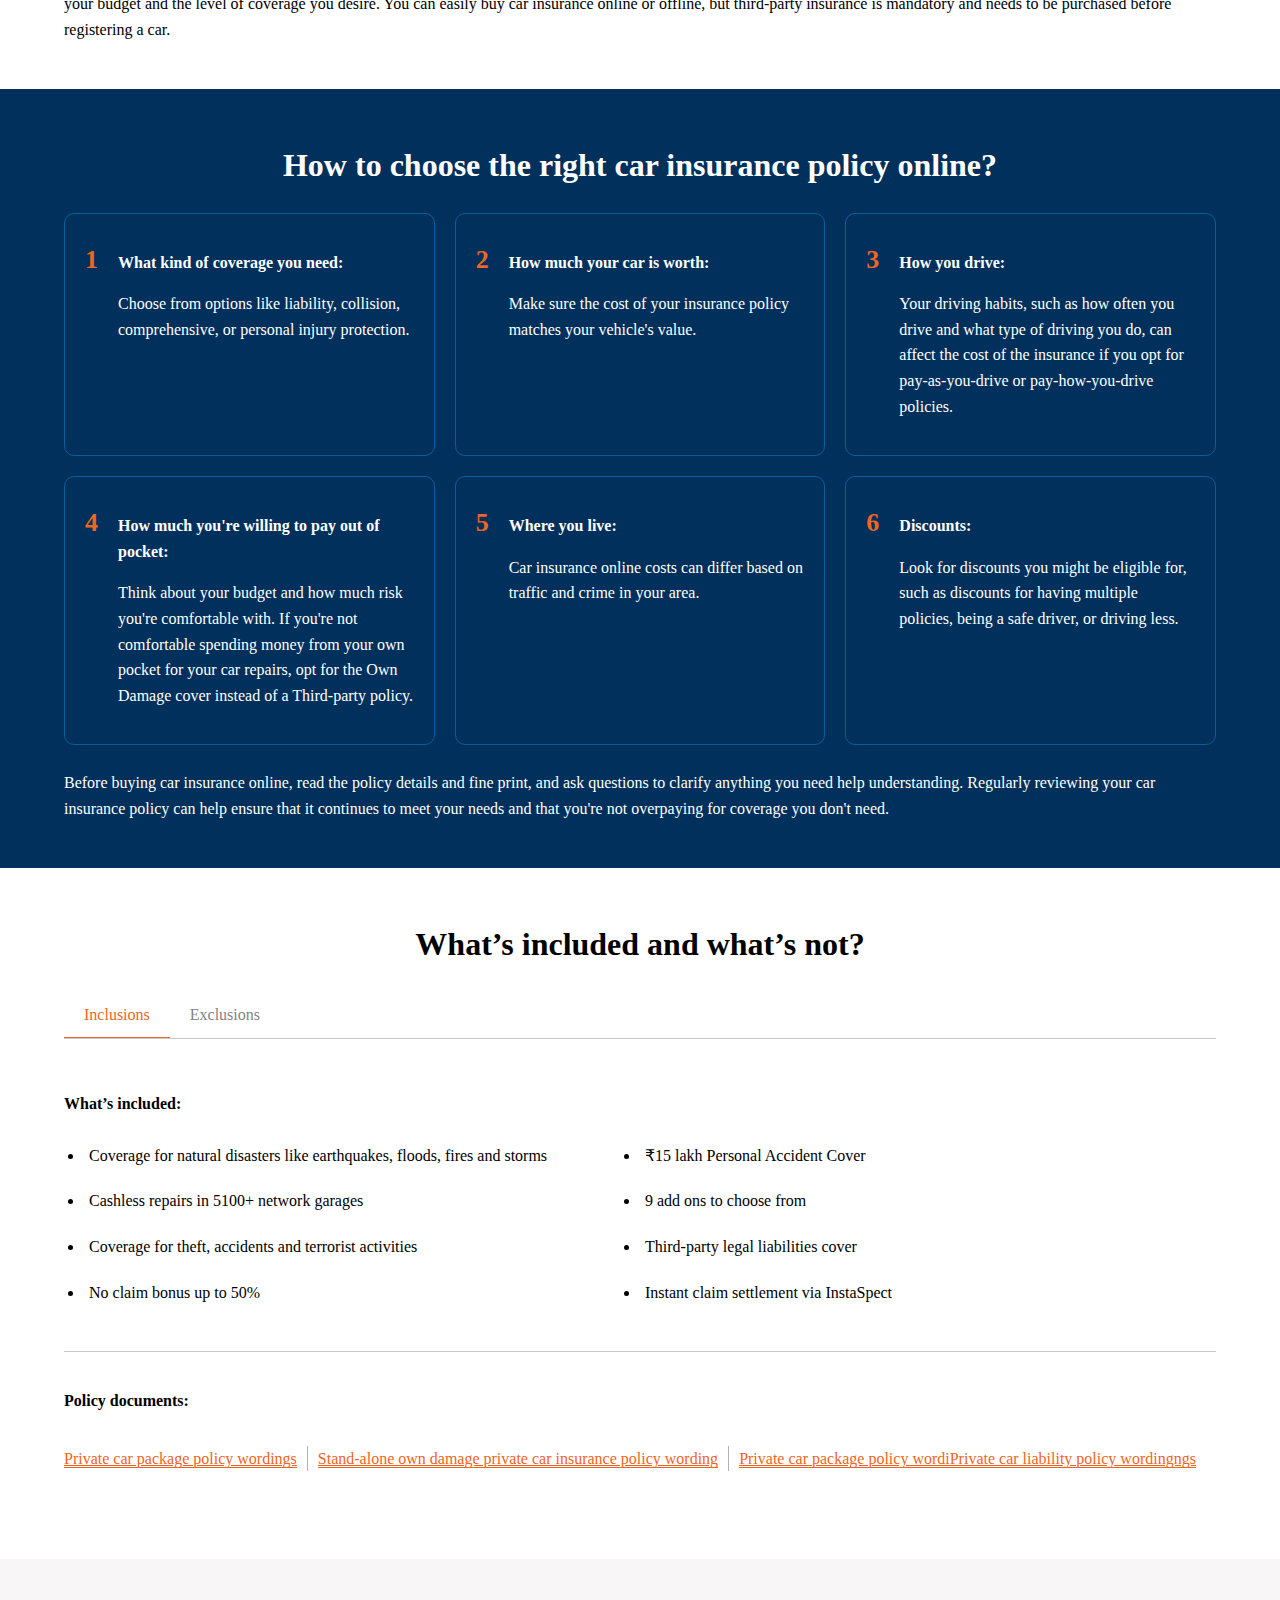
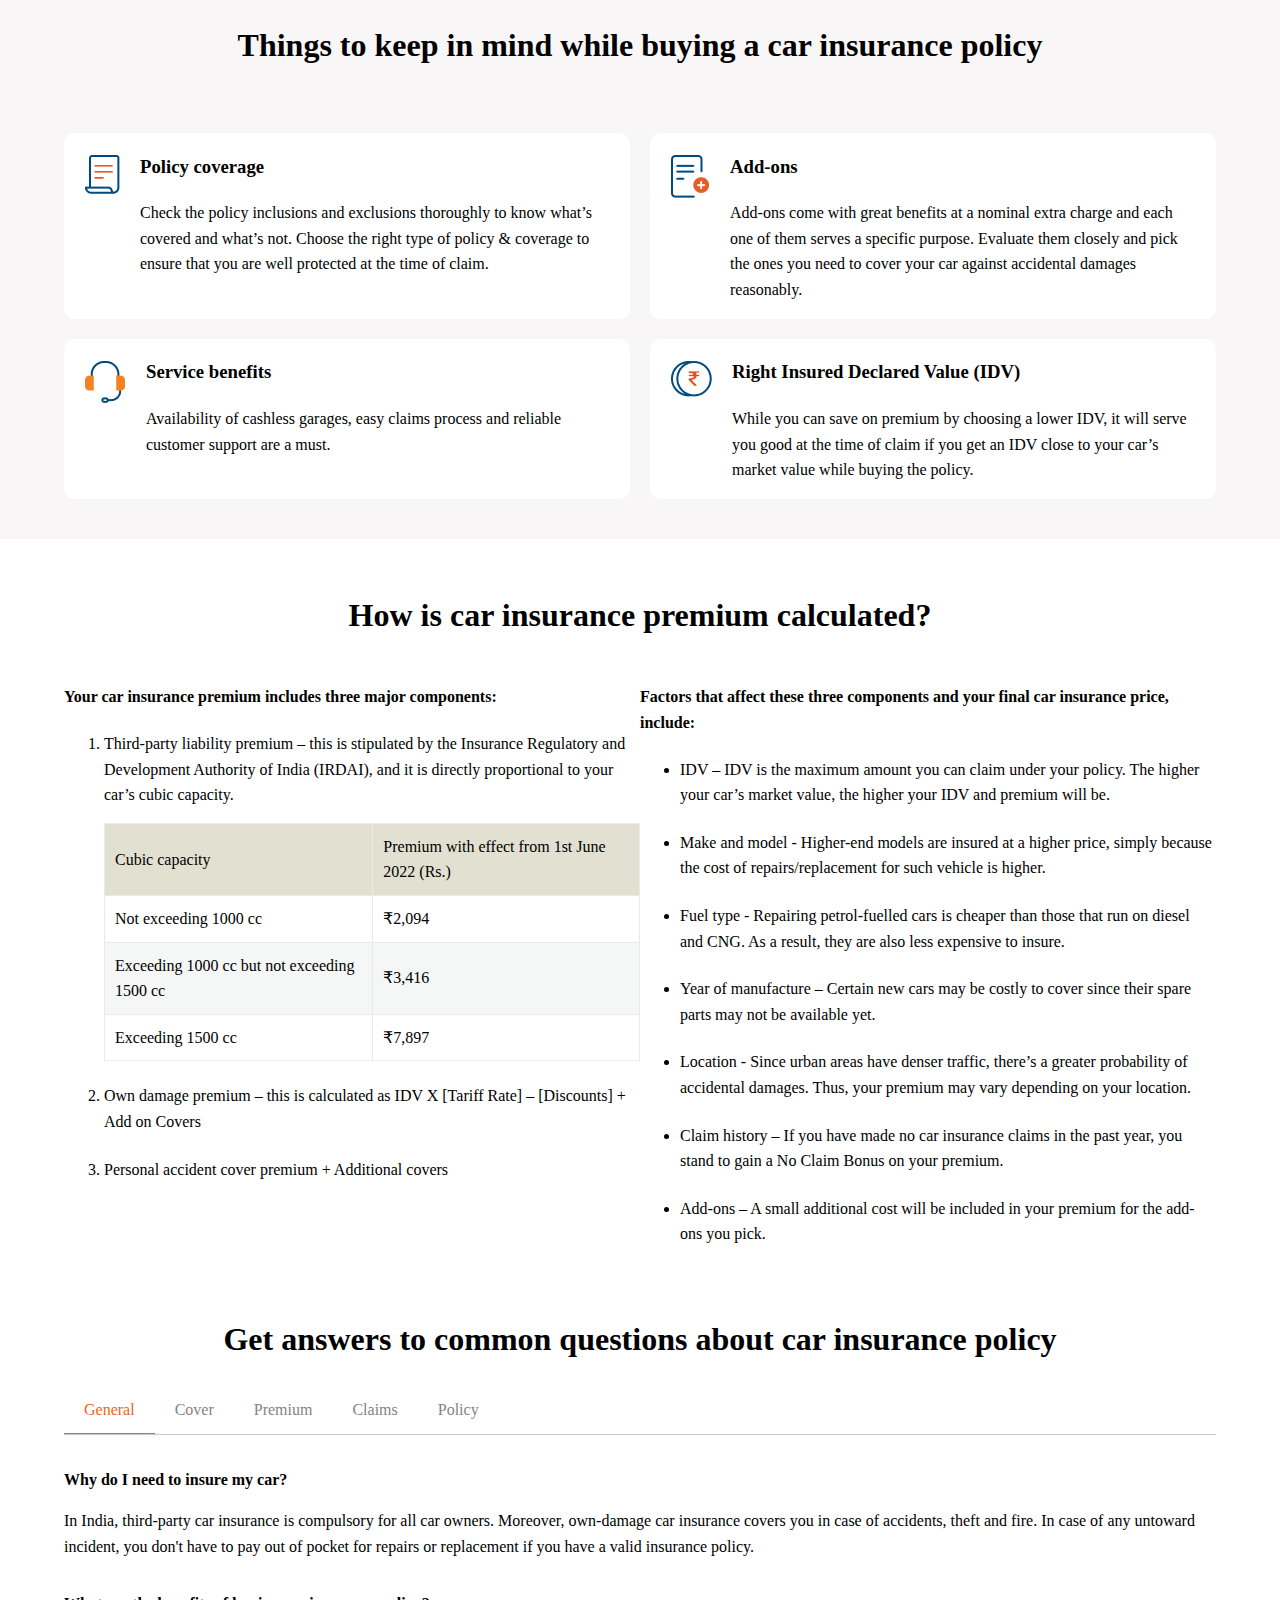
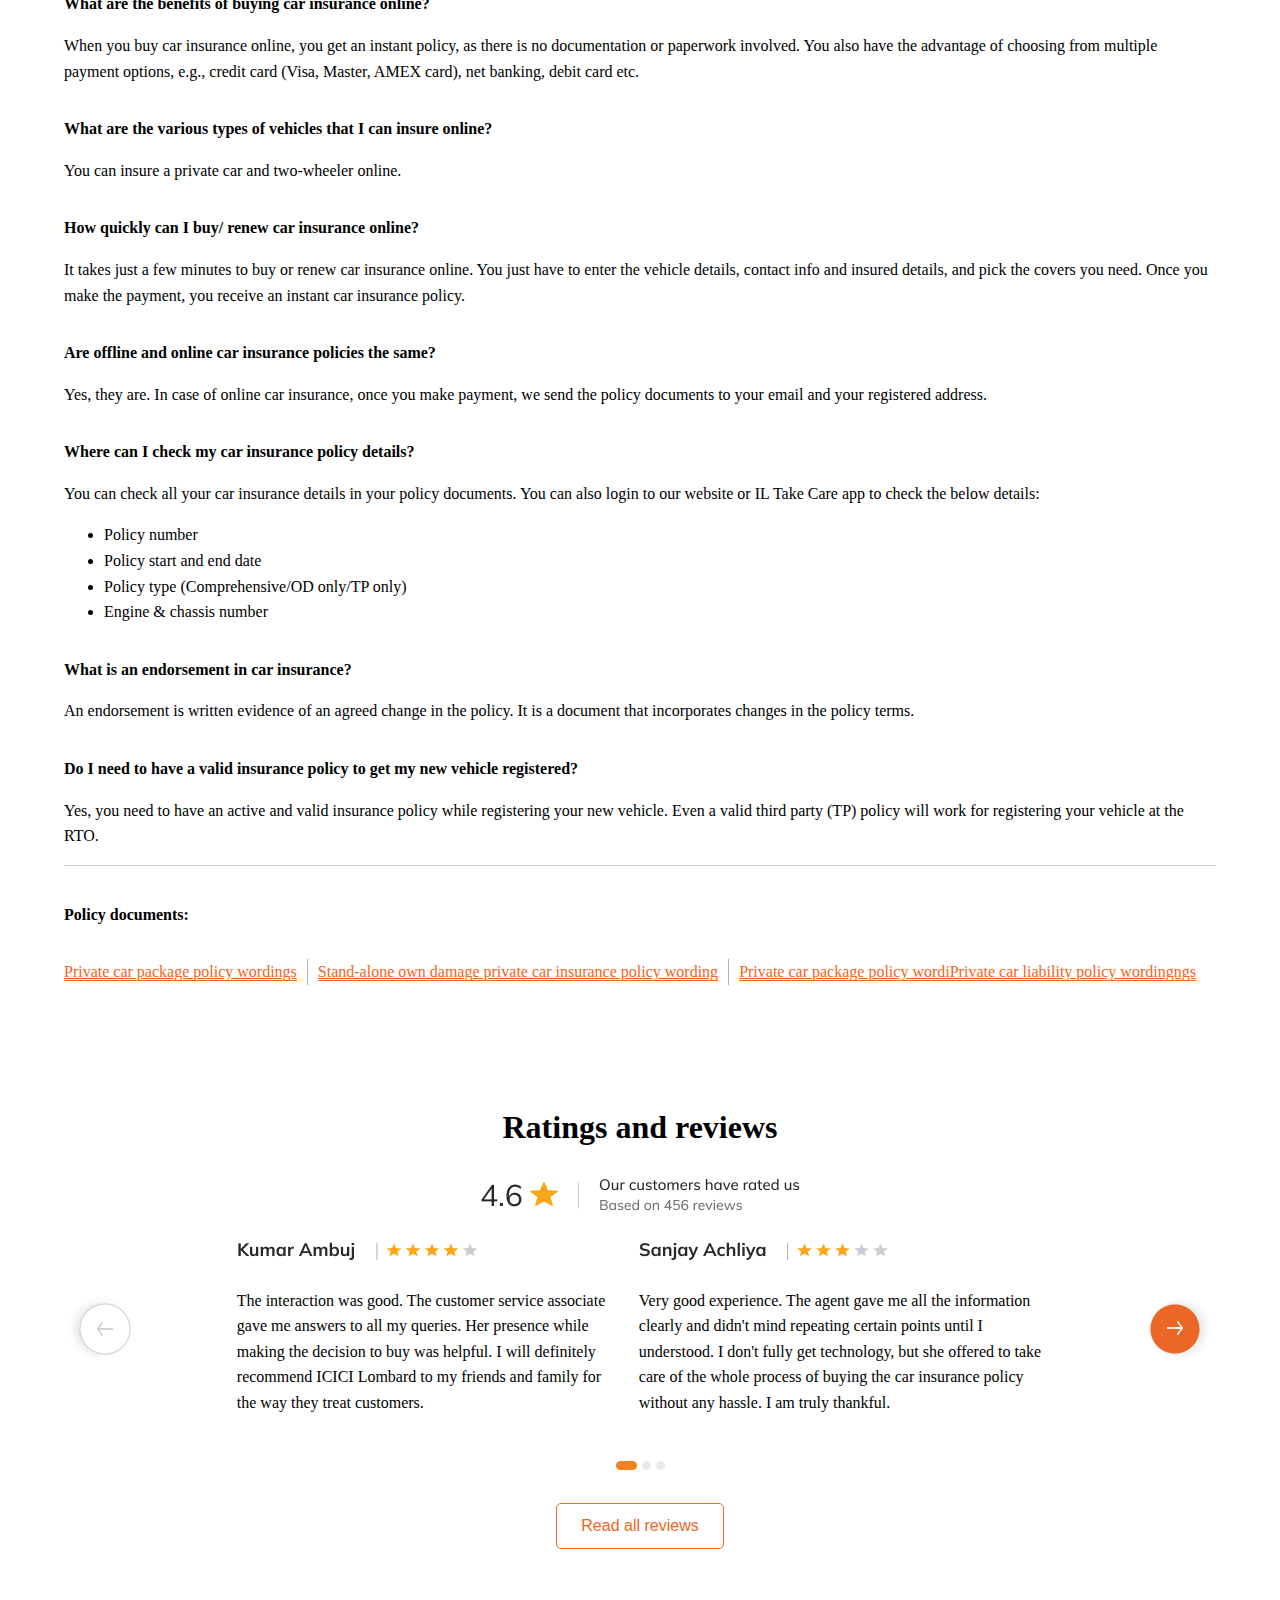
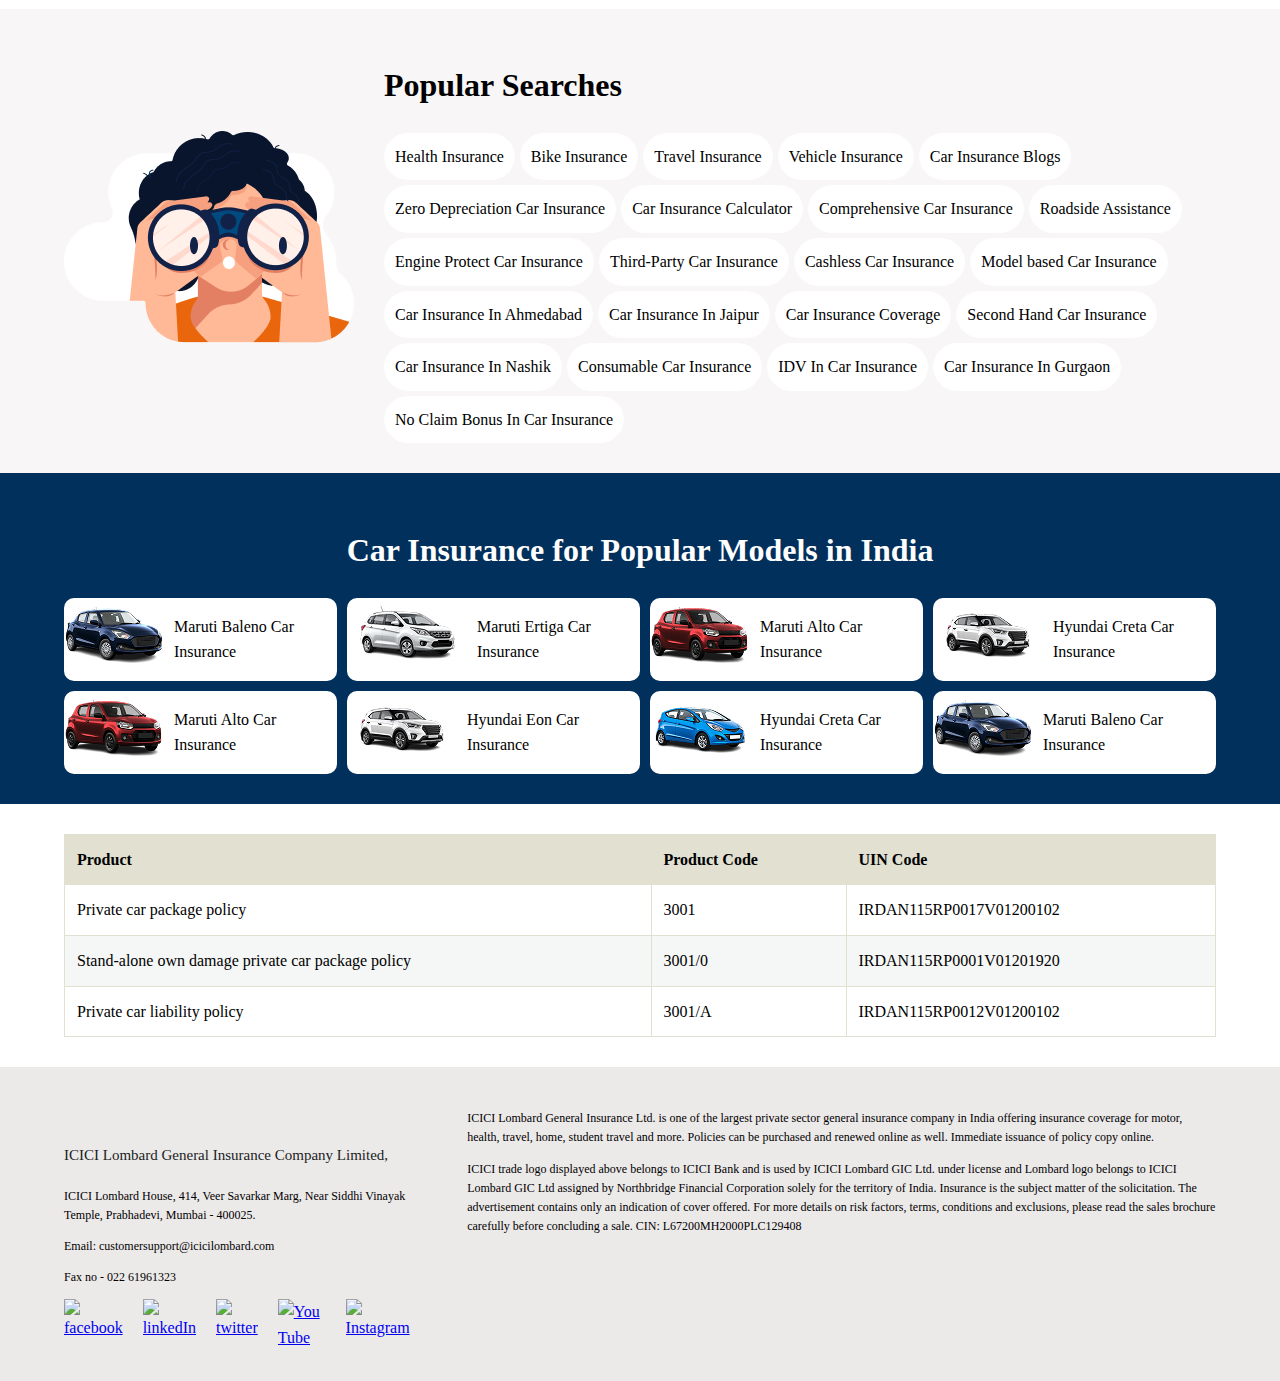
==== commit 9c7c343f: "product table" ====
--- a/index.html
+++ b/index.html
@@ -184,39 +184,39 @@
 
 
     <section class="why-our-customers">
-            <div class="what-custumer-love side-space">
-                <h1 class="h1 text-center mb-0">Why our customers love us?</h1>
-                <p class="text-center mb-2">And, we think you will too.</p>
-                <div class="love-cust-main d-flex desk-row no-wrap">
-                    <div class="d-flex">
-                        <div class="icon mx-3">
-                            <img src="./imgs/icon1.png" alt="Icon representing cashless garages">
-                        </div>
-                        <div>
-                            <p class="love-label">6100+ cashless garages</p>
-                            <p>for a hassle-free service</p>
-                        </div>
-                    </div>
-                    <div class="d-flex">
-                        <div class="icon mx-3">
-                            <img src="./imgs/icon2.png" alt="Icon representing instant motor claims">
-                        </div>
-                        <div>
-                            <p class="love-label">Instant motor claims</p>
-                            <p>through our IL Take Care app</p>
-                        </div>
-                    </div>
-                    <div class="d-flex">
-                        <div class="icon mx-3">
-                            <img src="./imgs/icon3.png" alt="Icon representing reliable customer support">
-                        </div>
-                        <div>
-                            <p class="love-label">Reliable customer support</p>
-                            <p>Call centre Mail 265 branches</p>
-                        </div>
-                    </div>
-                </div>
-            </div>
+        <div class="what-custumer-love side-space">
+            <h1 class="h1 text-center mb-0">Why our customers love us?</h1>
+            <p class="text-center mb-2">And, we think you will too.</p>
+            <div class="love-cust-main d-flex desk-row no-wrap">
+                <div class="d-flex">
+                    <div class="icon mx-3">
+                        <img src="./imgs/icon1.png" alt="Icon representing cashless garages">
+                    </div>
+                    <div>
+                        <p class="love-label">6100+ cashless garages</p>
+                        <p>for a hassle-free service</p>
+                    </div>
+                </div>
+                <div class="d-flex">
+                    <div class="icon mx-3">
+                        <img src="./imgs/icon2.png" alt="Icon representing instant motor claims">
+                    </div>
+                    <div>
+                        <p class="love-label">Instant motor claims</p>
+                        <p>through our IL Take Care app</p>
+                    </div>
+                </div>
+                <div class="d-flex">
+                    <div class="icon mx-3">
+                        <img src="./imgs/icon3.png" alt="Icon representing reliable customer support">
+                    </div>
+                    <div>
+                        <p class="love-label">Reliable customer support</p>
+                        <p>Call centre Mail 265 branches</p>
+                    </div>
+                </div>
+            </div>
+        </div>
     </section>
 
     <section class="what-car-insurance">
@@ -227,7 +227,16 @@
                 </div>
                 <div>
                     <h1 class="h1">What is car insurance?</h1>
-                    <p>A comprehensive car insurance policy, also known as motor package insurance, saves you money when your car is damaged in an accident or natural calamity. It also covers your vehicle against theft and burglary. At times, you may end up hurting others or damaging property in an accident. A car insurance policy covers such third-party liabilities as well. If you own a car in India, having third party car insurance is a must for you. That’s why it’s crucial to buy and renew your policy on time to stay on the right side of the law and be covered against car damages. At an affordable premium, our reliable car insurance policy protects you against all these risks so that you can drive worry-free. Apart from comprehensive car insurance, third-party only and own-damage only car insurance policies are also available. You can choose the policy type as per your needs.</p>
+                    <p>A comprehensive car insurance policy, also known as motor package insurance, saves you money when
+                        your car is damaged in an accident or natural calamity. It also covers your vehicle against
+                        theft and burglary. At times, you may end up hurting others or damaging property in an accident.
+                        A car insurance policy covers such third-party liabilities as well. If you own a car in India,
+                        having third party car insurance is a must for you. That’s why it’s crucial to buy and renew
+                        your policy on time to stay on the right side of the law and be covered against car damages. At
+                        an affordable premium, our reliable car insurance policy protects you against all these risks so
+                        that you can drive worry-free. Apart from comprehensive car insurance, third-party only and
+                        own-damage only car insurance policies are also available. You can choose the policy type as per
+                        your needs.</p>
                 </div>
             </div>
         </div>
@@ -352,72 +361,88 @@
                 </tbody>
             </table>
             <div class="text-section">
-                <p>Comprehensive car insurance is a more comprehensive policy that covers not only third-party liabilities but also damage to your own vehicle. On the other hand, third-party car insurance only covers legal liabilities in case of an accident. Comprehensive car insurance also offers add-ons like zero depreciation and roadside assistance, whereas third-party insurance only includes mandatory coverage as per law.</p>
-                <p>Comprehensive car insurance has a higher premium as compared to third-party insurance, but it provides complete protection for your car. The choice between the two depends on your budget and the level of coverage you desire. You can easily buy car insurance online or offline, but third-party insurance is mandatory and needs to be purchased before registering a car.</p>
+                <p>Comprehensive car insurance is a more comprehensive policy that covers not only third-party
+                    liabilities but also damage to your own vehicle. On the other hand, third-party car insurance only
+                    covers legal liabilities in case of an accident. Comprehensive car insurance also offers add-ons
+                    like zero depreciation and roadside assistance, whereas third-party insurance only includes
+                    mandatory coverage as per law.</p>
+                <p>Comprehensive car insurance has a higher premium as compared to third-party insurance, but it
+                    provides complete protection for your car. The choice between the two depends on your budget and the
+                    level of coverage you desire. You can easily buy car insurance online or offline, but third-party
+                    insurance is mandatory and needs to be purchased before registering a car.</p>
             </div>
         </div>
     </section>
 
     <section class="online-policy">
         <div class="side-space">
-                <h1 class="h1 text-center text-white">How to choose the right car insurance policy online?</h1>
-                <div class="grid-container">
-                    <div class="box">
-                        <div class="row">
-                            <p class="num">1</p>
-                            <div>
-                                <p><strong>What kind of coverage you need:</strong></p>
-                                <p>Choose from options like liability, collision, comprehensive, or personal injury protection.</p>
-                            </div>
-                        </div>
-                    </div>
-                    <div class="box">
-                        <div class="row">
-                            <p class="num">2</p>
-                            <div>
-                                <p><strong>How much your car is worth:</strong></p>
-                                <p>Make sure the cost of your insurance policy matches your vehicle's value.</p>
-                            </div>
-                        </div>
-                    </div>
-                    <div class="box">
-                        <div class="row">
-                            <p class="num">3</p>
-                            <div>
-                                <p><strong>How you drive:</strong></p>
-                                <p>Your driving habits, such as how often you drive and what type of driving you do, can affect the cost of the insurance if you opt for pay-as-you-drive or pay-how-you-drive policies.</p>
-                            </div>
-                        </div>
-                    </div>
-                    <div class="box">
-                        <div class="row">
-                            <p class="num">4</p>
-                            <div>
-                                <p><strong>How much you're willing to pay out of pocket:</strong></p>
-                                <p>Think about your budget and how much risk you're comfortable with. If you're not comfortable spending money from your own pocket for your car repairs, opt for the Own Damage cover instead of a Third-party policy.</p>
-                            </div>
-                        </div>
-                    </div>
-                    <div class="box">
-                        <div class="row">
-                            <p class="num">5</p>
-                            <div>
-                                <p><strong>Where you live:</strong></p>
-                                <p>Car insurance online costs can differ based on traffic and crime in your area.</p>
-                            </div>
-                        </div>
-                    </div>
-                    <div class="box">
-                        <div class="row">
-                            <p class="num">6</p>
-                            <div>
-                                <p><strong>Discounts:</strong></p>
-                                <p>Look for discounts you might be eligible for, such as discounts for having multiple policies, being a safe driver, or driving less.</p>
-                            </div>
-                        </div>
-                    </div>
-                </div>
-                <p class="text-white">Before buying car insurance online, read the policy details and fine print, and ask questions to clarify anything you need help understanding. Regularly reviewing your car insurance policy can help ensure that it continues to meet your needs and that you're not overpaying for coverage you don't need.</p>
+            <h1 class="h1 text-center text-white">How to choose the right car insurance policy online?</h1>
+            <div class="grid-container">
+                <div class="box">
+                    <div class="row">
+                        <p class="num">1</p>
+                        <div>
+                            <p><strong>What kind of coverage you need:</strong></p>
+                            <p>Choose from options like liability, collision, comprehensive, or personal injury
+                                protection.</p>
+                        </div>
+                    </div>
+                </div>
+                <div class="box">
+                    <div class="row">
+                        <p class="num">2</p>
+                        <div>
+                            <p><strong>How much your car is worth:</strong></p>
+                            <p>Make sure the cost of your insurance policy matches your vehicle's value.</p>
+                        </div>
+                    </div>
+                </div>
+                <div class="box">
+                    <div class="row">
+                        <p class="num">3</p>
+                        <div>
+                            <p><strong>How you drive:</strong></p>
+                            <p>Your driving habits, such as how often you drive and what type of driving you do, can
+                                affect the cost of the insurance if you opt for pay-as-you-drive or pay-how-you-drive
+                                policies.</p>
+                        </div>
+                    </div>
+                </div>
+                <div class="box">
+                    <div class="row">
+                        <p class="num">4</p>
+                        <div>
+                            <p><strong>How much you're willing to pay out of pocket:</strong></p>
+                            <p>Think about your budget and how much risk you're comfortable with. If you're not
+                                comfortable spending money from your own pocket for your car repairs, opt for the Own
+                                Damage cover instead of a Third-party policy.</p>
+                        </div>
+                    </div>
+                </div>
+                <div class="box">
+                    <div class="row">
+                        <p class="num">5</p>
+                        <div>
+                            <p><strong>Where you live:</strong></p>
+                            <p>Car insurance online costs can differ based on traffic and crime in your area.</p>
+                        </div>
+                    </div>
+                </div>
+                <div class="box">
+                    <div class="row">
+                        <p class="num">6</p>
+                        <div>
+                            <p><strong>Discounts:</strong></p>
+                            <p>Look for discounts you might be eligible for, such as discounts for having multiple
+                                policies, being a safe driver, or driving less.</p>
+                        </div>
+                    </div>
+                </div>
+            </div>
+            <p class="text-white">Before buying car insurance online, read the policy details and fine print, and ask
+                questions to clarify anything you need help understanding. Regularly reviewing your car insurance policy
+                can help ensure that it continues to meet your needs and that you're not overpaying for coverage you
+                don't need.</p>
         </div>
     </section>
 
@@ -503,42 +528,48 @@
         <div class='side-space'>
             <h1 class="h1 text-center">Things to keep in mind while buying a car insurance policy</h1>
             <div class='buyMain-Card'>
-              <div class='buy-cards'>
-                <div>
-                  <img src="./imgs/policy coverage_icn.png" />
-                </div>
-                <div>
-                  <h3>Policy coverage</h3>
-                  <p>Check the policy inclusions and exclusions thoroughly to know what’s covered and what’s not. Choose the right type of policy & coverage to ensure that you are well protected at the time of claim.</p>
-                </div>
-              </div>
-              <div class='buy-cards'>
-              <div>
-                  <img src="./imgs/add ons icn.png" />
-                </div>
-                <div>
-                  <h3>Add-ons</h3>
-                  <p>Add-ons come with great benefits at a nominal extra charge and each one of them serves a specific purpose. Evaluate them closely and pick the ones you need to cover your car against accidental damages reasonably.</p>
-                </div>
-              </div>
-              <div class='buy-cards'>
-              <div>
-                 <img src="./imgs/customer support.png" />
-                </div>
-                <div>
-                  <h3>Service benefits</h3>
-                  <p>Availability of cashless garages, easy claims process and reliable customer support are a must.</p>
-                </div>
-              </div>
-              <div class='buy-cards'>
-              <div>
-                 <img src="./imgs/right insured_icn.png" />
-                </div>
-                <div>
-                  <h3>Right Insured Declared Value (IDV)</h3>
-                  <p>While you can save on premium by choosing a lower IDV, it will serve you good at the time of claim if you get an IDV close to your car’s market value while buying the policy.</p>
-                </div>
-              </div>
+                <div class='buy-cards'>
+                    <div>
+                        <img src="./imgs/policy coverage_icn.png" />
+                    </div>
+                    <div>
+                        <h3>Policy coverage</h3>
+                        <p>Check the policy inclusions and exclusions thoroughly to know what’s covered and what’s not.
+                            Choose the right type of policy & coverage to ensure that you are well protected at the time
+                            of claim.</p>
+                    </div>
+                </div>
+                <div class='buy-cards'>
+                    <div>
+                        <img src="./imgs/add ons icn.png" />
+                    </div>
+                    <div>
+                        <h3>Add-ons</h3>
+                        <p>Add-ons come with great benefits at a nominal extra charge and each one of them serves a
+                            specific purpose. Evaluate them closely and pick the ones you need to cover your car against
+                            accidental damages reasonably.</p>
+                    </div>
+                </div>
+                <div class='buy-cards'>
+                    <div>
+                        <img src="./imgs/customer support.png" />
+                    </div>
+                    <div>
+                        <h3>Service benefits</h3>
+                        <p>Availability of cashless garages, easy claims process and reliable customer support are a
+                            must.</p>
+                    </div>
+                </div>
+                <div class='buy-cards'>
+                    <div>
+                        <img src="./imgs/right insured_icn.png" />
+                    </div>
+                    <div>
+                        <h3>Right Insured Declared Value (IDV)</h3>
+                        <p>While you can save on premium by choosing a lower IDV, it will serve you good at the time of
+                            claim if you get an IDV close to your car’s market value while buying the policy.</p>
+                    </div>
+                </div>
             </div>
         </div>
     </section>
@@ -551,27 +582,30 @@
                     <h4>Your car insurance premium includes three major components:</h4>
                     <ol class='first-div'>
                         <li>
-                           Third-party liability premium – this is stipulated by the Insurance Regulatory and Development Authority of India (IRDAI), and it is directly proportional to your car’s cubic capacity.
-                           <table>
-                            <tr class='first-row'>
-                                <td>Cubic capacity</td>
-                                <td>Premium with effect from 1st June 2022 (Rs.)</td>
-                            </tr>
-                            <tr>
-                                <td>Not exceeding 1000 cc</td>
-                                <td>₹2,094</td>
-                            </tr>
-                            <tr class='second-row'>
-                               <td>Exceeding 1000 cc but not exceeding 1500 cc</td>
-                               <td>₹3,416</td>
-                            </tr>
-                            <tr>
-                               <td>Exceeding 1500 cc</td>
-                               <td>₹7,897</td>
-                            </tr>
-                           </table>
+                            Third-party liability premium – this is stipulated by the Insurance Regulatory and
+                            Development Authority of India (IRDAI), and it is directly proportional to your car’s cubic
+                            capacity.
+                            <table>
+                                <tr class='first-row'>
+                                    <td>Cubic capacity</td>
+                                    <td>Premium with effect from 1st June 2022 (Rs.)</td>
+                                </tr>
+                                <tr>
+                                    <td>Not exceeding 1000 cc</td>
+                                    <td>₹2,094</td>
+                                </tr>
+                                <tr class='second-row'>
+                                    <td>Exceeding 1000 cc but not exceeding 1500 cc</td>
+                                    <td>₹3,416</td>
+                                </tr>
+                                <tr>
+                                    <td>Exceeding 1500 cc</td>
+                                    <td>₹7,897</td>
+                                </tr>
+                            </table>
                         </li>
-                        <li>Own damage premium – this is calculated as IDV X [Tariff Rate] – [Discounts] + Add on Covers</li>
+                        <li>Own damage premium – this is calculated as IDV X [Tariff Rate] – [Discounts] + Add on Covers
+                        </li>
                         <li>Personal accident cover premium + Additional covers</li>
                     </ol>
                 </div>
@@ -579,30 +613,169 @@
                     <h4>Factors that affect these three components and your final car insurance price, include:</h4>
                     <ul class='first-div'>
                         <li>
-                        IDV – IDV is the maximum amount you can claim under your policy. The higher your car’s market value, the higher your IDV and premium will be.
+                            IDV – IDV is the maximum amount you can claim under your policy. The higher your car’s
+                            market value, the higher your IDV and premium will be.
                         </li>
                         <li>
-                        Make and model - Higher-end models are insured at a higher price, simply because the cost of repairs/replacement for such vehicle is higher.
+                            Make and model - Higher-end models are insured at a higher price, simply because the cost of
+                            repairs/replacement for such vehicle is higher.
                         </li>
                         <li>
-                        Fuel type - Repairing petrol-fuelled cars is cheaper than those that run on diesel and CNG. As a result, they are also less expensive to insure.
+                            Fuel type - Repairing petrol-fuelled cars is cheaper than those that run on diesel and CNG.
+                            As a result, they are also less expensive to insure.
                         </li>
                         <li>
-                        Year of manufacture – Certain new cars may be costly to cover since their spare parts may not be available yet.
+                            Year of manufacture – Certain new cars may be costly to cover since their spare parts may
+                            not be available yet.
                         </li>
                         <li>
-                        Location - Since urban areas have denser traffic, there’s a greater probability of accidental damages. Thus, your premium may vary depending on your location.
+                            Location - Since urban areas have denser traffic, there’s a greater probability of
+                            accidental damages. Thus, your premium may vary depending on your location.
                         </li>
                         <li>
-                        Claim history – If you have made no car insurance claims in the past year, you stand to gain a No Claim Bonus on your premium.
+                            Claim history – If you have made no car insurance claims in the past year, you stand to gain
+                            a No Claim Bonus on your premium.
                         </li>
                         <li>
-                        Add-ons – A small additional cost will be included in your premium for the add-ons you pick.
+                            Add-ons – A small additional cost will be included in your premium for the add-ons you pick.
                         </li>
                     </ul>
                 </div>
             </div>
-    
+
+        </div>
+    </section>
+
+    <section class="common-que">
+        <div class="side-space padd">
+            <h1 class="h1 text-center">Get answers to common questions about car insurance policy</h1>
+            <div class="tabs">
+                <ul id="que-nav">
+                    <li><a href="#tab3">General</a></li>
+                    <li><a href="#tab4">Cover</a></li>
+                    <li><a href="#tab5">Premium</a></li>
+                    <li><a href="#tab6">Claims</a></li>
+                    <li><a href="#tab7">Policy</a></li>
+                </ul>
+                <div id="tabs-content">
+                    <div id="tab3" class="info-content">
+                        <p class="mt-2 mb-0"><strong>Why do I need to insure my car?</strong></p>
+                        <p>In India, third-party car insurance is compulsory for all car owners. Moreover, own-damage
+                            car insurance covers you in case of accidents, theft and fire. In case of any untoward
+                            incident, you don't have to pay out of pocket for repairs or replacement if you have a valid
+                            insurance policy.</p>
+
+                        <p class="mt-2 mb-0"><strong>What are the benefits of buying car insurance online?</strong></p>
+                        <p>When you buy car insurance online, you get an instant policy, as there is no documentation or
+                            paperwork involved. You also have the advantage of choosing from multiple payment options,
+                            e.g., credit card (Visa, Master, AMEX card), net banking, debit card etc.</p>
+
+                        <p class="mt-2 mb-0"><strong>What are the various types of vehicles that I can insure
+                                online?</strong></p>
+                        <p>You can insure a private car and two-wheeler online.</p>
+
+                        <p class="mt-2 mb-0"><strong>How quickly can I buy/ renew car insurance online?</strong></p>
+                        <p>It takes just a few minutes to buy or renew car insurance online. You just have to enter the
+                            vehicle details, contact info and insured details, and pick the covers you need. Once you
+                            make the payment, you receive an instant car insurance policy.</p>
+
+                        <p class="mt-2 mb-0"><strong>Are offline and online car insurance policies the same?</strong></p>
+                        <p>Yes, they are. In case of online car insurance, once you make payment, we send the policy
+                            documents to your email and your registered address.</p>
+
+                        <p class="mt-2 mb-0"><strong>Where can I check my car insurance policy details?</strong></p>
+                        <p>You can check all your car insurance details in your policy documents. You can also login to
+                            our website or IL Take Care app to check the below details:</p>
+                        <ul>
+                            <li>Policy number</li>
+                            <li>Policy start and end date</li>
+                            <li>Policy type (Comprehensive/OD only/TP only)</li>
+                            <li>Engine & chassis number</li>
+                        </ul>
+
+                        <p class="mt-2 mb-0"><strong>What is an endorsement in car insurance?</strong></p>
+                        <p>An endorsement is written evidence of an agreed change in the policy. It is a document that
+                            incorporates changes in the policy terms.</p>
+
+                        <p class="mt-2 mb-0"><strong>Do I need to have a valid insurance policy to get my new vehicle
+                                registered?</strong></p>
+                        <p>Yes, you need to have an active and valid insurance policy while registering your new
+                            vehicle. Even a valid third party (TP) policy will work for registering your vehicle at the
+                            RTO.</p>
+
+                    </div>
+                    <div id="tab4" class="info-content">
+                        <p class="mt-2 mb-0"><strong>Cover</strong></p>
+                        <p>Text...</p>
+                    </div>
+                    <div id="tab5" class="info-content">
+                        <p class="mt-2 mb-0"><strong>Premium</strong></p>
+                        <p>Text...</p>
+                    </div>
+                    <div id="tab6" class="info-content">
+                        <p class="mt-2 mb-0"><strong>Claims</strong></p>
+                        <p>Text...</p>
+                    </div>
+                    <div id="tab7" class="info-content">
+                        <p class="mt-2 mb-0"><strong>Policy</strong></p>
+                        <p>Text...</p>
+                    </div>
+
+                </div>
+            </div>
+
+            <div class="policy-doc d-flex desk-row">
+                <p>
+                    <strong>Policy documents:</strong>
+                </p>
+                <div class="d-flex desk-row">
+                    <p class="policy-link right-border"><a href="#" class="link">Private car package policy wordings</a>
+                    </p>
+                    <p class="policy-link right-border"><a href="#" class="link">Stand-alone own damage private car
+                            insurance policy wording</a></p>
+                    <p class="policy-link"><a href="#" class="link">Private car package policy wordiPrivate car
+                            liability policy wordingngs</a></p>
+                </div>
+            </div>
+        </div>
+    </section>
+
+    <section class="reviews">
+        <div class='review-container side-space'>
+            <h1 class="h1 text-center">Ratings and reviews</h1>
+            <div class='review-main'>
+
+                <img src="./imgs/Group 194.png" />
+            </div>
+            <div class='review-img'>
+                <div>
+                    <img src='./imgs/Group 126.png' width="100%" />
+                </div>
+                <div class='review-div'>
+                    <div>
+                        <img src='./imgs/Group 118.png' />
+                        <p>The interaction was good. The customer service associate gave me answers to all my queries.
+                            Her presence while making the decision to buy was helpful. I will definitely recommend ICICI
+                            Lombard to my friends and family for the way they treat customers.</p>
+                    </div>
+                    <div class="desktop">
+                        <img src='./imgs/Group 118new.png' />
+                        <p>Very good experience. The agent gave me all the information clearly and didn't mind repeating
+                            certain points until I understood. I don't fully get technology, but she offered to take
+                            care of the whole process of buying the car insurance policy without any hassle.
+                            I am truly thankful.</p>
+                    </div>
+                </div>
+                <div>
+                    <img src='./imgs/Group 119.png' width="100%" />
+                </div>
+
+            </div>
+            <div class='dot-img'>
+                <img src='./imgs/Group 26.png' />
+                <br></br>
+                <button class='read-button'>Read all reviews</button>
+            </div>
         </div>
     </section>
 
@@ -619,41 +792,41 @@
                     <h1 class="h1">Popular Searches</h3>
 
                         <div class="searches">
-                    <a href='#HealthInsurance'>
-                        Health Insurance
-                    </a>
-                    <a href='#'>
-                        Bike Insurance
-                    </a>
-                    <a href='#'>
-                        Travel Insurance
-                    </a>
-                    <a href='#'>
-                        Vehicle Insurance
-                    </a>
-                    <a href='#'>
-                        Car Insurance Blogs
-                    </a>
-                    <a href='#'>
-                        Zero Depreciation Car Insurance
-                    </a>
-                    <a href='#'> Car Insurance Calculator</a>
-                    <a href='#'>Comprehensive Car Insurance</a>
-                    <a href='#'>Roadside Assistance	</a>
-                    <a href='#'>Engine Protect Car Insurance	</a>
-                    <a href='#'>Third-Party Car Insurance	</a>
-                    <a href='#'>Cashless Car Insurance	</a>
-                    <a href='#'>Model based Car Insurance</a>
-                    <a href='#'>Car Insurance In Ahmedabad	</a>
-                    <a href='#'>Car Insurance In Jaipur	</a>
-                    <a href='#'>Car Insurance Coverage	</a>
-                    <a href='#'>Second Hand Car Insurance	</a>
-                    <a href='#'>Car Insurance In Nashik	</a>
-                    <a href='#'>Consumable Car Insurance	</a>
-                    <a href='#'>IDV In Car Insurance	</a>
-                    <a href='#'>Car Insurance In Gurgaon	</a>
-                    <a href='#'>No Claim Bonus In Car Insurance	</a>
-                </div>
+                            <a href='#HealthInsurance'>
+                                Health Insurance
+                            </a>
+                            <a href='#'>
+                                Bike Insurance
+                            </a>
+                            <a href='#'>
+                                Travel Insurance
+                            </a>
+                            <a href='#'>
+                                Vehicle Insurance
+                            </a>
+                            <a href='#'>
+                                Car Insurance Blogs
+                            </a>
+                            <a href='#'>
+                                Zero Depreciation Car Insurance
+                            </a>
+                            <a href='#'> Car Insurance Calculator</a>
+                            <a href='#'>Comprehensive Car Insurance</a>
+                            <a href='#'>Roadside Assistance </a>
+                            <a href='#'>Engine Protect Car Insurance </a>
+                            <a href='#'>Third-Party Car Insurance </a>
+                            <a href='#'>Cashless Car Insurance </a>
+                            <a href='#'>Model based Car Insurance</a>
+                            <a href='#'>Car Insurance In Ahmedabad </a>
+                            <a href='#'>Car Insurance In Jaipur </a>
+                            <a href='#'>Car Insurance Coverage </a>
+                            <a href='#'>Second Hand Car Insurance </a>
+                            <a href='#'>Car Insurance In Nashik </a>
+                            <a href='#'>Consumable Car Insurance </a>
+                            <a href='#'>IDV In Car Insurance </a>
+                            <a href='#'>Car Insurance In Gurgaon </a>
+                            <a href='#'>No Claim Bonus In Car Insurance </a>
+                        </div>
                 </div>
             </div>
 
@@ -690,7 +863,8 @@
                 </div>
                 <div class="cars">
                     <div class="carImages">
-                        <img src="./imgs/il_designteam_High-quality_image_of_a_Hyundai_Creta_in_Robust_c_1cfb2d2f-d4d8-4f2f-be52-f5f70dda38d2-removebg (1).png" alt="Hyundai_Creta_in_Robust">
+                        <img src="./imgs/il_designteam_High-quality_image_of_a_Hyundai_Creta_in_Robust_c_1cfb2d2f-d4d8-4f2f-be52-f5f70dda38d2-removebg (1).png"
+                            alt="Hyundai_Creta_in_Robust">
                     </div>
                     <div class="modelName">
                         <p>Hyundai Creta Car Insurance</p>
@@ -706,7 +880,8 @@
                 </div>
                 <div class="cars">
                     <div class="carImages">
-                        <img src="./imgs/il_designteam_High-quality_image_of_a_Hyundai_Creta_in_Robust_c_1cfb2d2f-d4d8-4f2f-be52-f5f70dda38d2-removebg.png" alt="Hyundai_Creta_in_Robust">
+                        <img src="./imgs/il_designteam_High-quality_image_of_a_Hyundai_Creta_in_Robust_c_1cfb2d2f-d4d8-4f2f-be52-f5f70dda38d2-removebg.png"
+                            alt="Hyundai_Creta_in_Robust">
                     </div>
                     <div class="modelName">
                         <p>Hyundai Eon Car Insurance</p>
@@ -714,7 +889,8 @@
                 </div>
                 <div class="cars">
                     <div class="carImages">
-                        <img src="./imgs/il_designteam_High-quality_image_of_a_Hyundai_EON_in_Pristine_b_40ec0f14-04ff-4e78-a608-f527866e0db1-removebg.png" alt="Hyundai_EON_in_Pristine">
+                        <img src="./imgs/il_designteam_High-quality_image_of_a_Hyundai_EON_in_Pristine_b_40ec0f14-04ff-4e78-a608-f527866e0db1-removebg.png"
+                            alt="Hyundai_EON_in_Pristine">
                     </div>
                     <div class="modelName">
                         <p>Hyundai Creta Car Insurance</p>
@@ -728,11 +904,43 @@
                         <p>Maruti Baleno Car Insurance</p>
                     </div>
                 </div>
-                
-            </div>
-        </div>
-    </section>
-   
+
+            </div>
+        </div>
+    </section>
+
+
+    <section class="product-code">
+        <div class="side-space">
+            <table class="responsive-table">
+                <thead>
+                    <tr>
+                        <th>Product</th>
+                        <th>Product Code</th>
+                        <th>UIN Code</th>
+                    </tr>
+                </thead>
+                <tbody>
+                    <tr>
+                        <td>Private car package policy</td>
+                        <td>3001</td>
+                        <td>IRDAN115RP0017V01200102</td>
+                    </tr>
+                    <tr>
+                        <td>Stand-alone own damage private car package policy</td>
+                        <td>3001/0</td>
+                        <td>IRDAN115RP0001V01201920</td>
+                    </tr>
+                    <tr>
+                        <td>Private car liability policy</td>
+                        <td>3001/A</td>
+                        <td>IRDAN115RP0012V01200102</td>
+                    </tr>
+                </tbody>
+            </table>
+        </div>
+    </section>
+
 
     <footer>
         <div class="side-space">
--- a/styles.css
+++ b/styles.css
@@ -3,6 +3,7 @@
   padding: 0;
   box-sizing: border-box;
 }
+
 @font-face {
   font-family: Mulish;
   src: url("./font/Mulish-Regular.ttf");
@@ -13,9 +14,11 @@
   font-size: 16px;
   font-family: Mulish;
 }
-p{
+
+p {
   font-size: 16px;
 }
+
 /* Common Classes */
 .side-space {
   padding: 0 5%;
@@ -56,8 +59,11 @@
 .mb-0 {
   margin-bottom: 0;
 }
+.mt-2 {
+  margin-top: 2rem;
+}
 .mb-2 {
-  margin-bottom: 1.2rem;
+  margin-bottom: 2rem;
 }
 
 /* Header */
@@ -434,7 +440,7 @@
   width: 75%;
 }
 
-.slider-text strong{
+.slider-text strong {
   font-size: 20px;
 }
 
@@ -463,6 +469,7 @@
   justify-content: center;
   gap: 20px;
 }
+
 .love-cust-main .d-flex {
   background-color: #fff;
   padding: 10px 20px;
@@ -478,6 +485,7 @@
   font-size: 20px;
   margin-bottom: 0;
 }
+
 .what-car-insurance {
   padding: 30px 0;
 }
@@ -489,22 +497,27 @@
 .comprehensive {
   padding: 30px 0;
 }
+
 .responsive-table {
   width: 100%;
   border-collapse: collapse;
 }
+
 .responsive-table th,
 .responsive-table td {
   border: 1px solid #E1E0D1;
   padding: 12px;
   text-align: left;
 }
+
 .responsive-table th {
   background-color: #E1E0D1;
 }
+
 .responsive-table tr:nth-child(even) {
   background-color: #F5F6F6;
 }
+
 .text-section {
   margin-top: 20px;
   line-height: 1.6;
@@ -515,19 +528,20 @@
   padding: 30px 0;
 }
 
-.online-policy h1 {
-}
+.online-policy h1 {}
 
 .section {
   padding: 20px;
   margin-bottom: 20px;
 }
+
 .main-heading {
   font-size: 24px;
   font-weight: bold;
   text-align: center;
   margin-bottom: 20px;
 }
+
 .grid-container {
   display: grid;
   grid-template-columns: repeat(3, 1fr);
@@ -535,16 +549,19 @@
   justify-content: space-between;
   margin-bottom: 25px;
 }
+
 .box {
   color: #fff;
   padding: 20px;
   border-radius: 10px;
   border: 1px solid #065e9e;
 }
+
 .row {
   display: flex;
   gap: 20px;
 }
+
 .num {
   color: #ec6625;
   text-align: center;
@@ -672,7 +689,7 @@
 .premium-main .first-div table {
   border-collapse: collapse;
   margin-top: 15px;
-  border-spacing: 0px!important;
+  border-spacing: 0px !important;
 }
 
 .premium-main table tr td {
@@ -687,6 +704,7 @@
 .second-row {
   background-color: #F5F6F6;
 }
+
 .main-div {
   width: 50%;
 }
@@ -698,16 +716,91 @@
   flex-direction: row;
   flex-wrap: wrap;
 }
-.searches-sec{
-    background-color: #F8F6F6;
-    padding: 30px 0;
-}
+
+
+.common-que{
+
+}
+ul#que-nav {
+  list-style: none;
+  display: flex;
+  flex-direction: row;
+  flex-wrap: wrap;
+  border-bottom: 1px solid #c9c9c9;
+  padding: 0;
+}
+
+ul#que-nav li {
+  padding: 10px 20px;
+}
+
+ul#que-nav li a {
+  color: #838383;
+  text-decoration: none;
+}
+
+ul#que-nav li.active {
+  border-bottom: 1px solid #ec6625;
+}
+
+ul#que-nav li.active a {
+  color: #ec6625;
+}
+
+.info-content{
+  /* padding: 20px 0; */
+}
+
+
+.reviews {
+  padding: 60px 0;
+}
+
+.review-container img {
+  text-align: center;
+}
+
+.review-main {
+  display: flex;
+  justify-content: center;
+}
+
+.review-div {
+  display: flex;
+  gap: 30px;
+  width: 70%;
+  margin: 0 auto;
+  background: #fff;
+  padding: 20px;
+}
+
+.review-img {
+  display: flex;
+  flex-wrap: nowrap;
+  align-items: center;
+}
+
+.dot-img {
+  text-align: center;
+}
+
+.read-button {
+  font-size: 16px;
+  padding:  13px 24px;
+  border: 1px solid #f26422;
+  text-align: center;
+  color: #f26422;
+  background-color: #ffffff;
+  border-radius: 5px;
+}
+
+.searches-sec {
+  background-color: #F8F6F6;
+  padding: 30px 0;
+}
+
 .search-container {
   padding: 20px 20px;
-}
-
-.search-container h3 {
-  text-align: center;
 }
 
 .searchMain {
@@ -722,45 +815,53 @@
 }
 
 .searches a {
-    width: auto;
-    display: inline-block;
-    background-color: #fff;
-    border: 1px solid #fff;
-    border-radius: 25px;
-    text-decoration: none;
-    color: black;
-    padding: 10px;
-    word-break: keep-all;
-}
-
-
-.carInsurance{
-    background-color: #00305B;
-    padding: 30px 0;
-}
-.carInsurance h3{
-    font-size: 32px;
-    color: #ffffff;
-    text-align: center;
-    margin: 0;
-}
-.typesOfCar{
-    display: grid;
-    gap: 10px;
-    grid-template-columns: auto auto auto auto;
-}
-.cars{
-    width: 100%;
-    display: flex;
-    justify-content: center;
-    gap: 10px;
-    align-items: center;
-    background-color: #ffffff;
-    border: 0;
-    border-radius: 10px;
-}
-.modelName{
-    font-size: 16px;
+  width: auto;
+  display: inline-block;
+  background-color: #fff;
+  border: 1px solid #fff;
+  border-radius: 25px;
+  text-decoration: none;
+  color: black;
+  padding: 10px;
+  word-break: keep-all;
+}
+
+
+.carInsurance {
+  background-color: #00305B;
+  padding: 30px 0;
+}
+
+.carInsurance h3 {
+  font-size: 32px;
+  color: #ffffff;
+  text-align: center;
+  margin: 0;
+}
+
+.typesOfCar {
+  display: grid;
+  gap: 10px;
+  grid-template-columns: auto auto auto auto;
+}
+
+.cars {
+  width: 100%;
+  display: flex;
+  justify-content: center;
+  gap: 10px;
+  align-items: center;
+  background-color: #ffffff;
+  border: 0;
+  border-radius: 10px;
+}
+
+.modelName {
+  font-size: 16px;
+}
+
+.product-code {
+  padding: 30px 0;
 }
 
 footer {
@@ -870,6 +971,10 @@
 }
 
 @media (max-width: 768px) {
+  .desktop {
+    display: none;
+  }
+
   .desk-row {
     flex-direction: column;
   }
@@ -900,12 +1005,12 @@
     width: 100%;
   }
 
-  .comprehensive {
-  }
+  .comprehensive {}
 
   .grid-container {
     grid-template-columns: repeat(1, 1fr);
   }
+
   .responsive-table,
   .responsive-table th,
   .responsive-table td {
@@ -963,21 +1068,27 @@
     text-align: center;
   }
 
-  .buyMain-Card{
+  .buyMain-Card {
     grid-template-columns: repeat(1, 1fr);
   }
+
   .main-div {
     width: 100%;
-}
-
-.searches a {
+  }
+
+  .searches a {
     padding: 3px 6px;
     font-size: 12px;
-}
-
-.typesOfCar{
-  grid-template-columns: auto auto;
-}
+  }
+
+  .typesOfCar {
+    grid-template-columns: auto auto;
+  }
+
+  table {
+    display: block;
+    overflow-x: auto;
+  }
 
   footer {
     background: #ece9e9;
@@ -1002,7 +1113,6 @@
 @media (max-width: 580.5px) {
   .typesOfCar {
     grid-template-columns: auto;
-}
-
-}
-
+  }
+
+}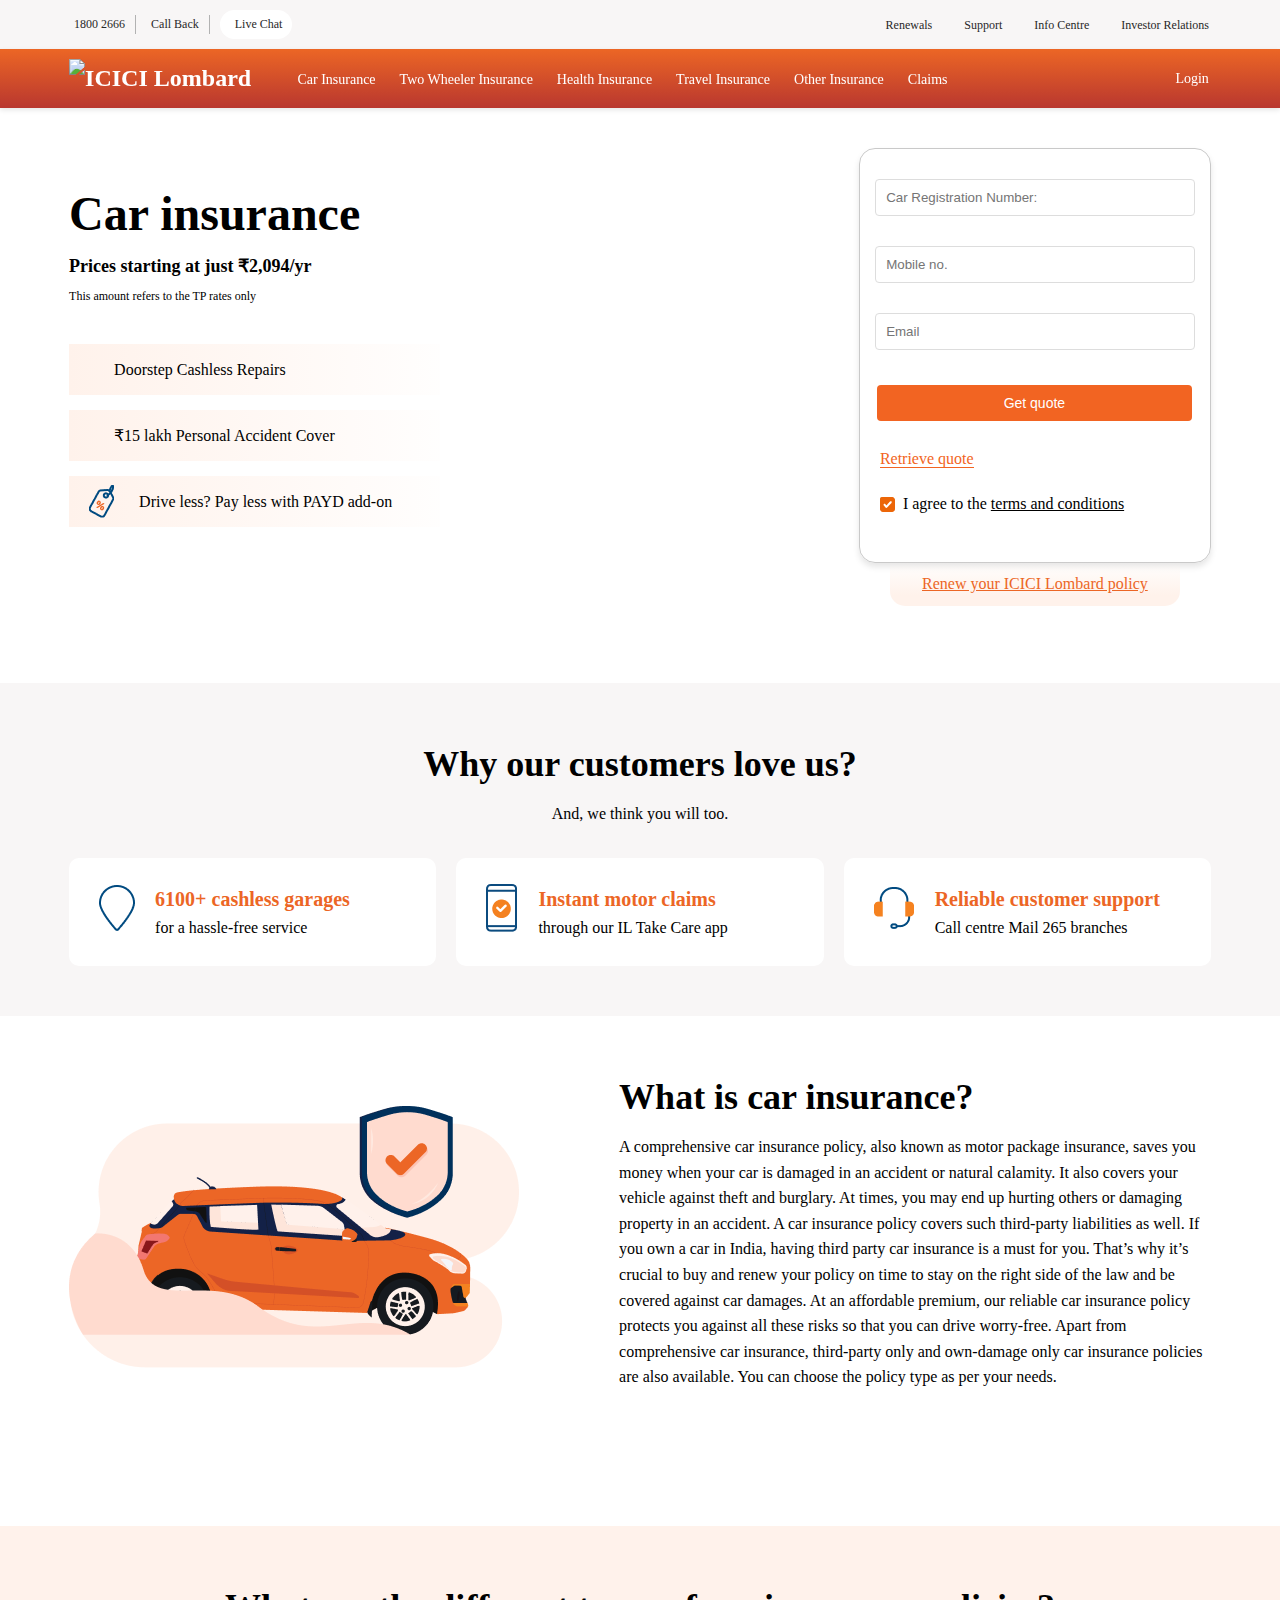
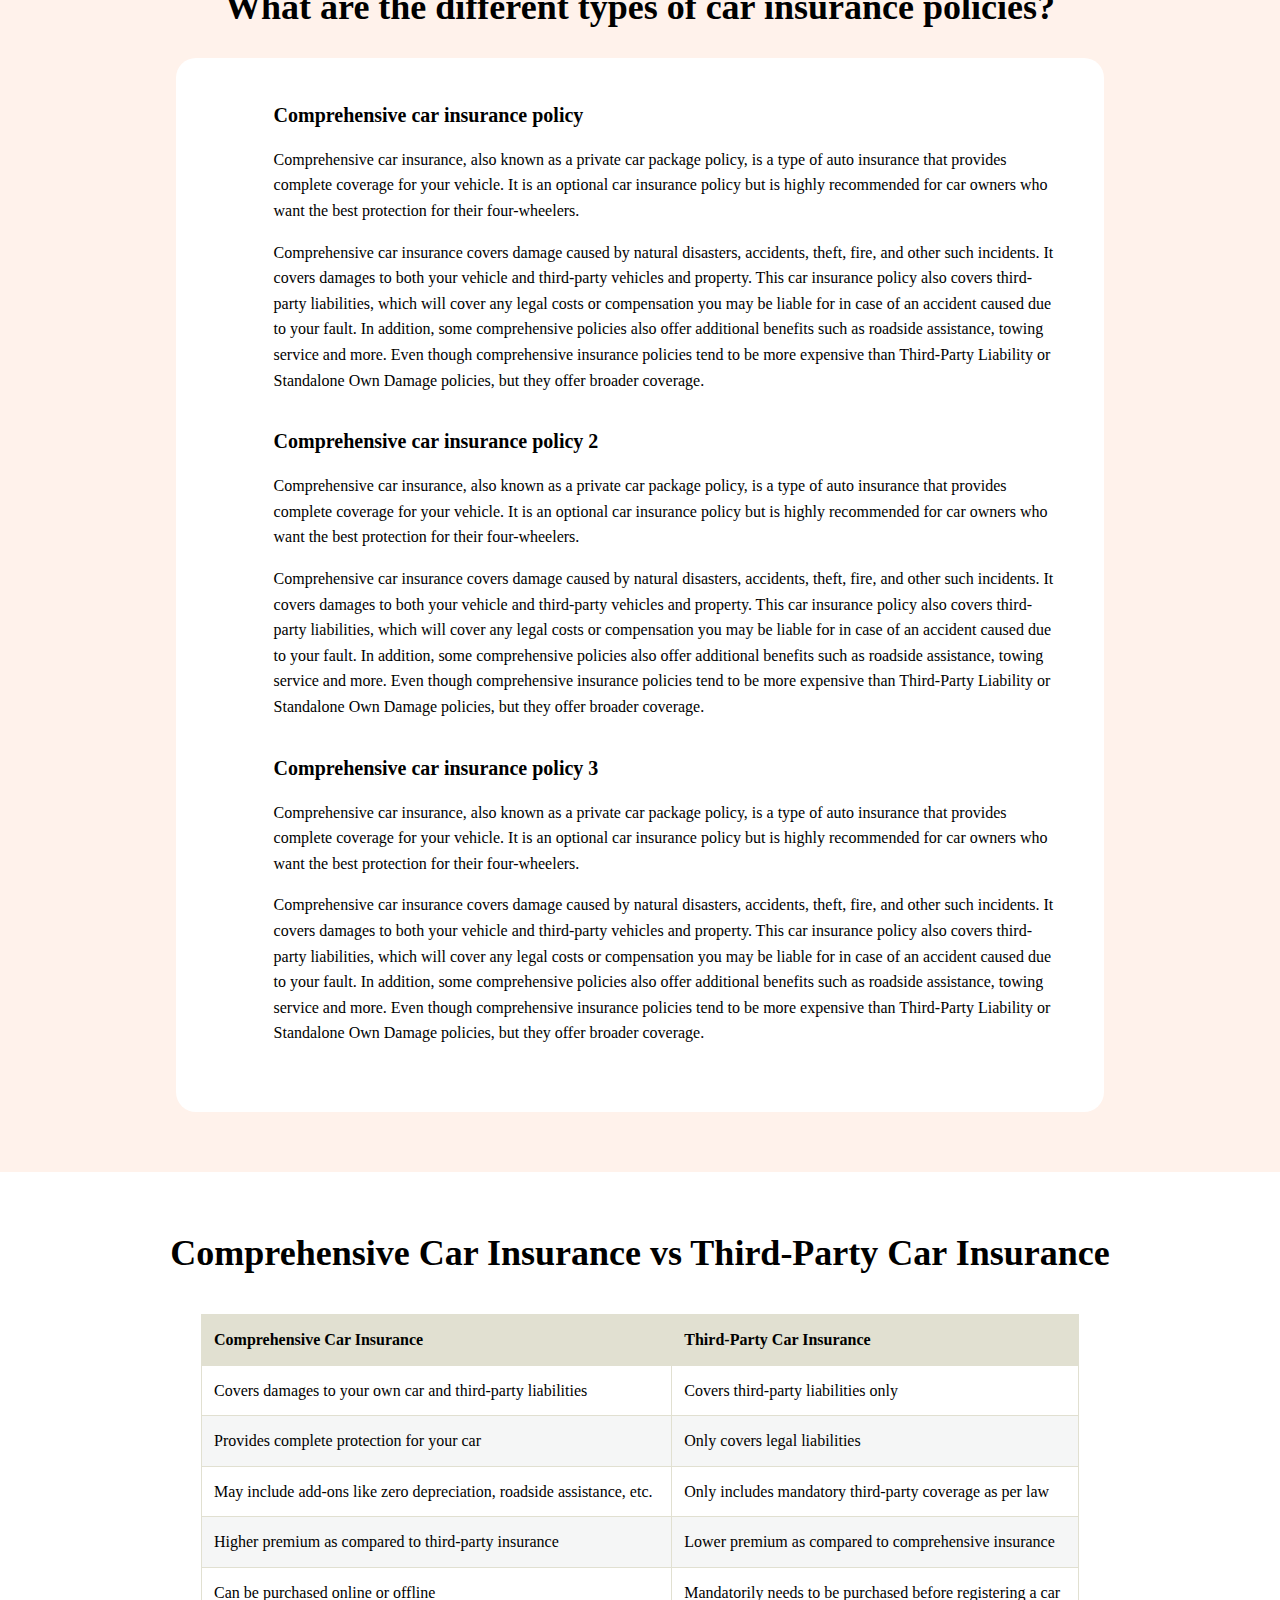
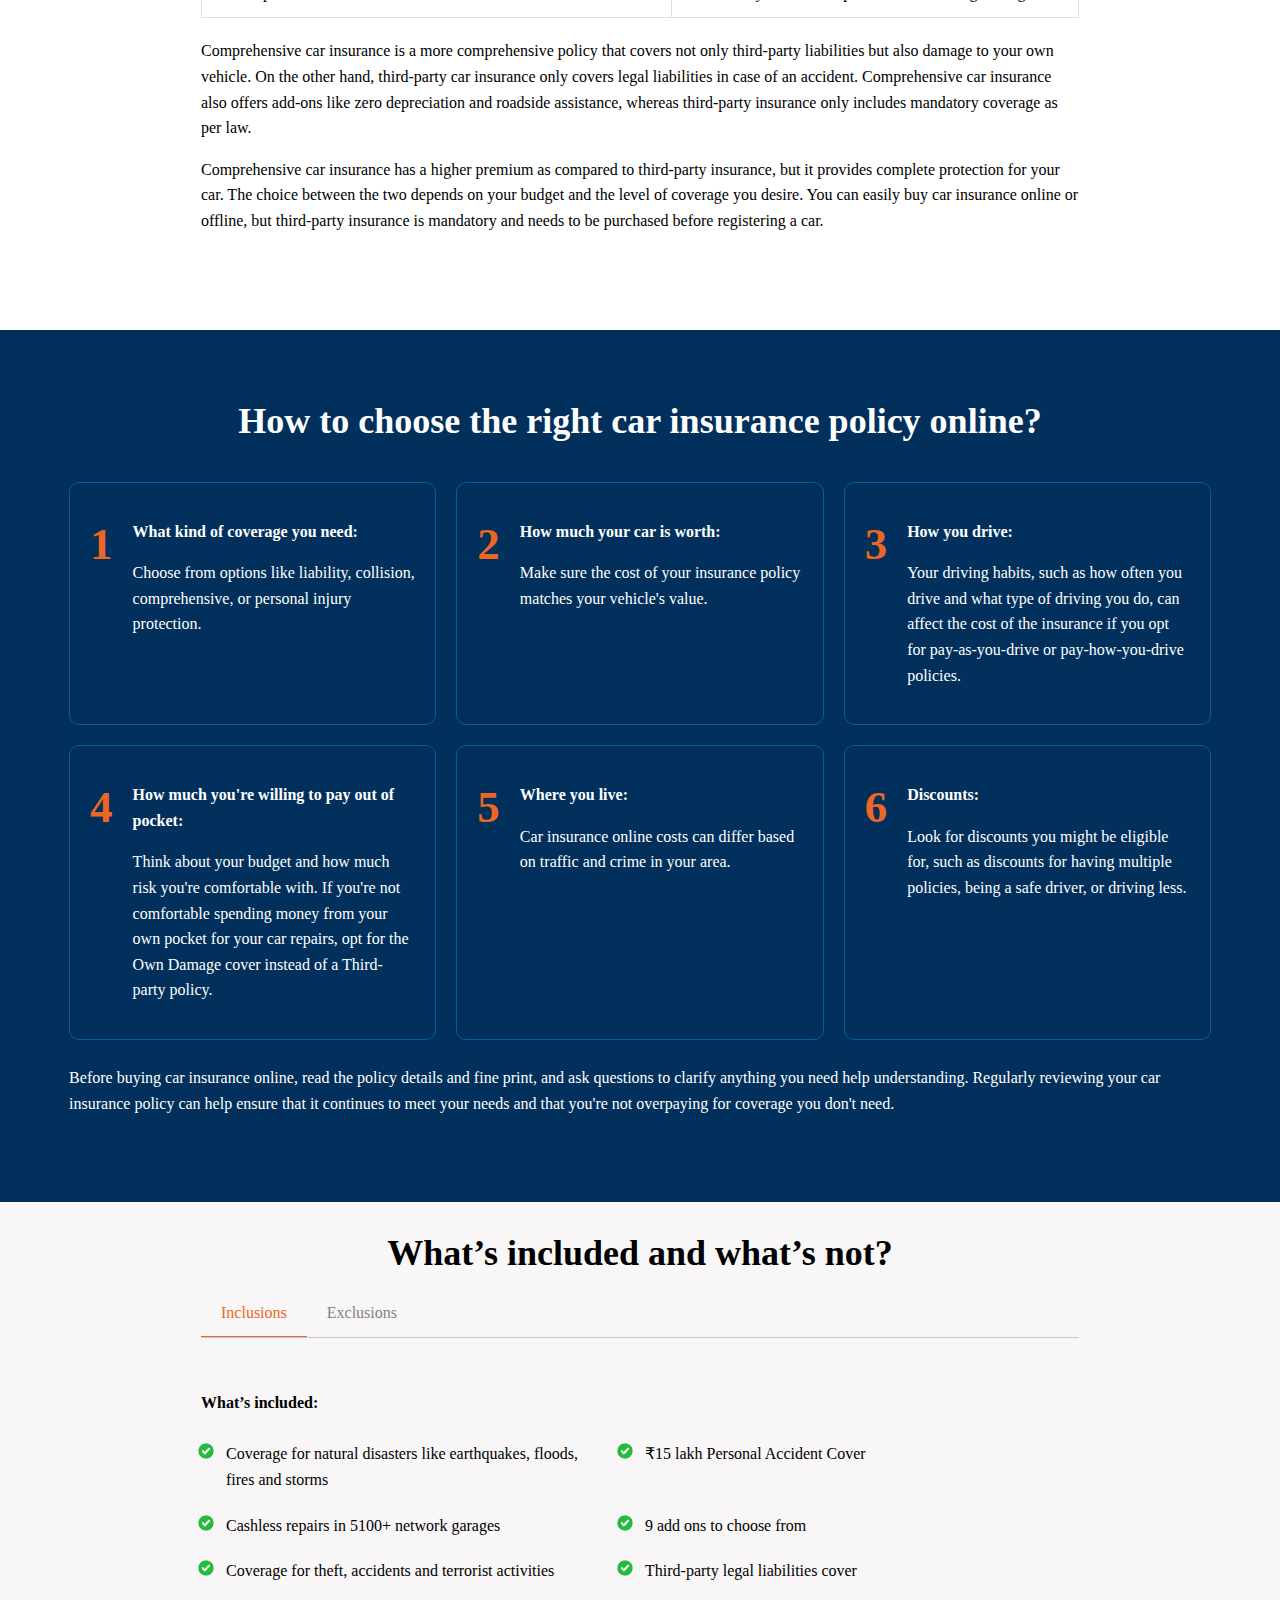
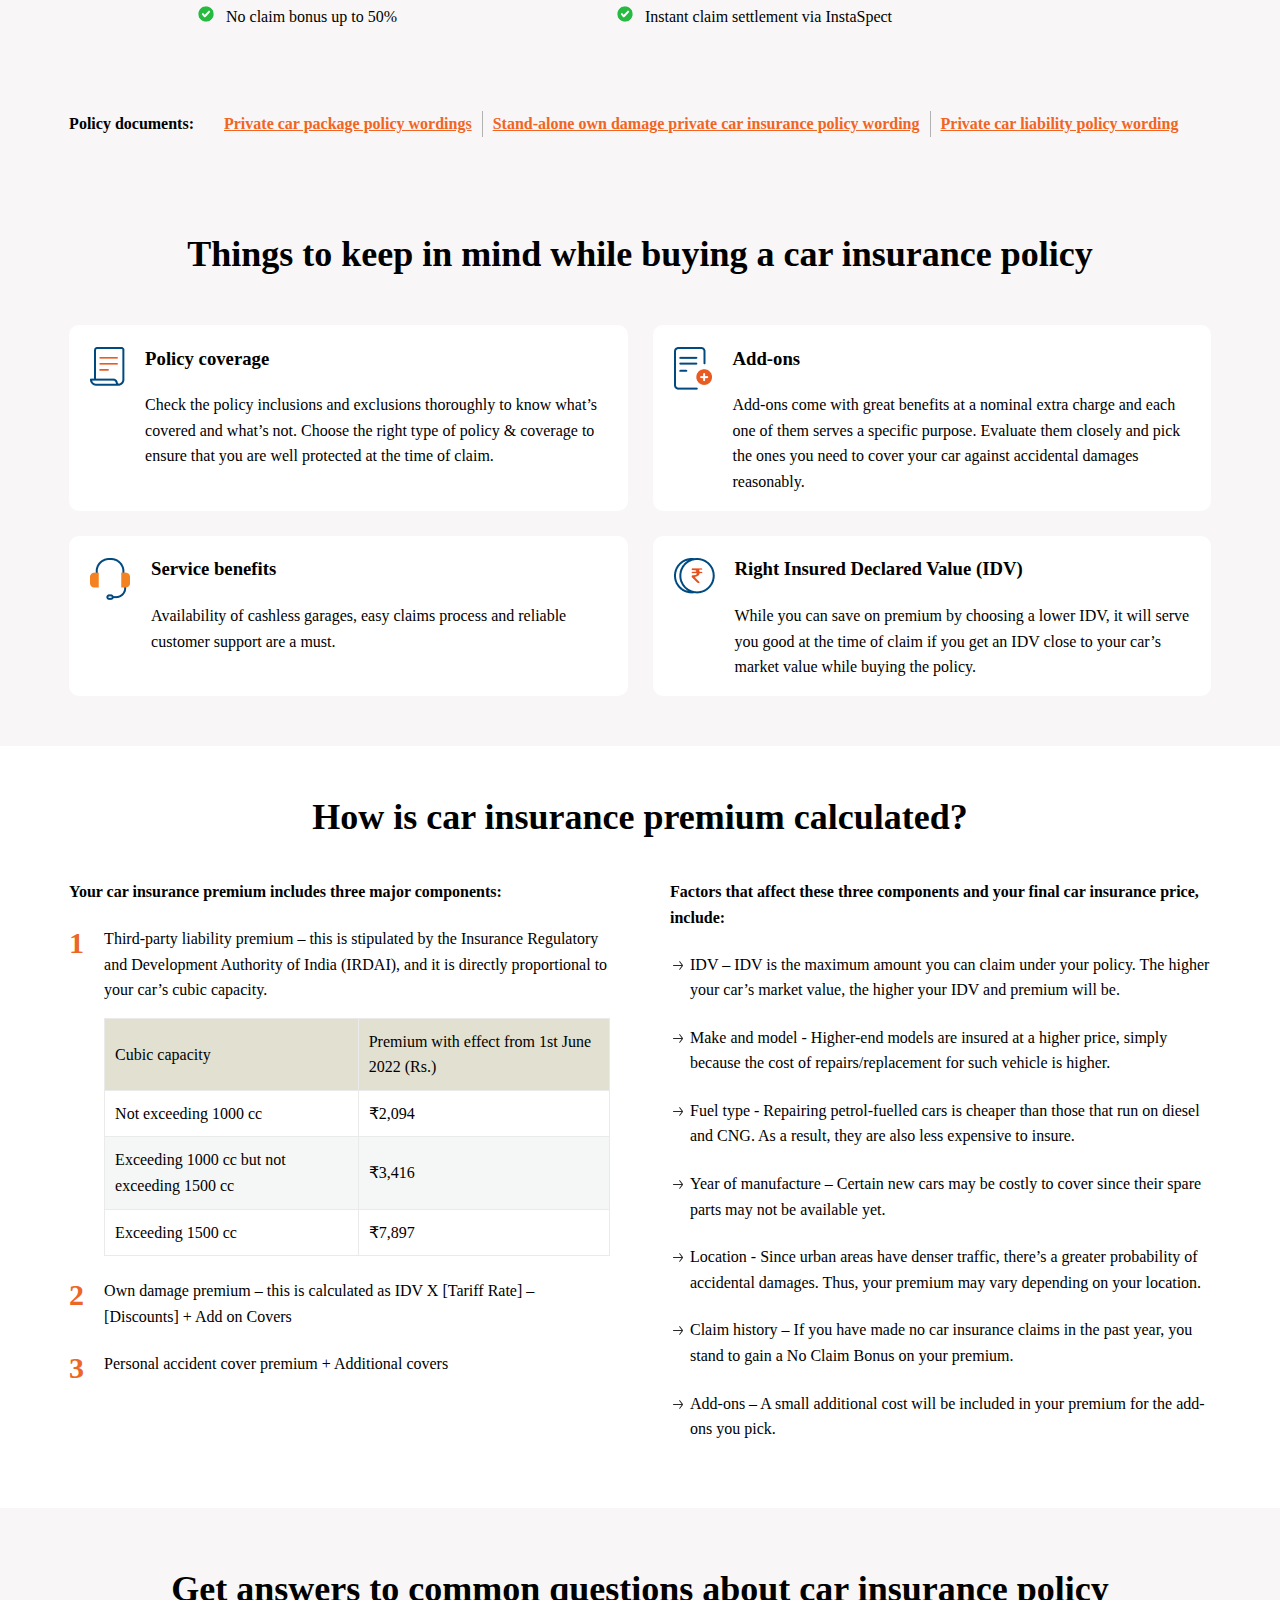
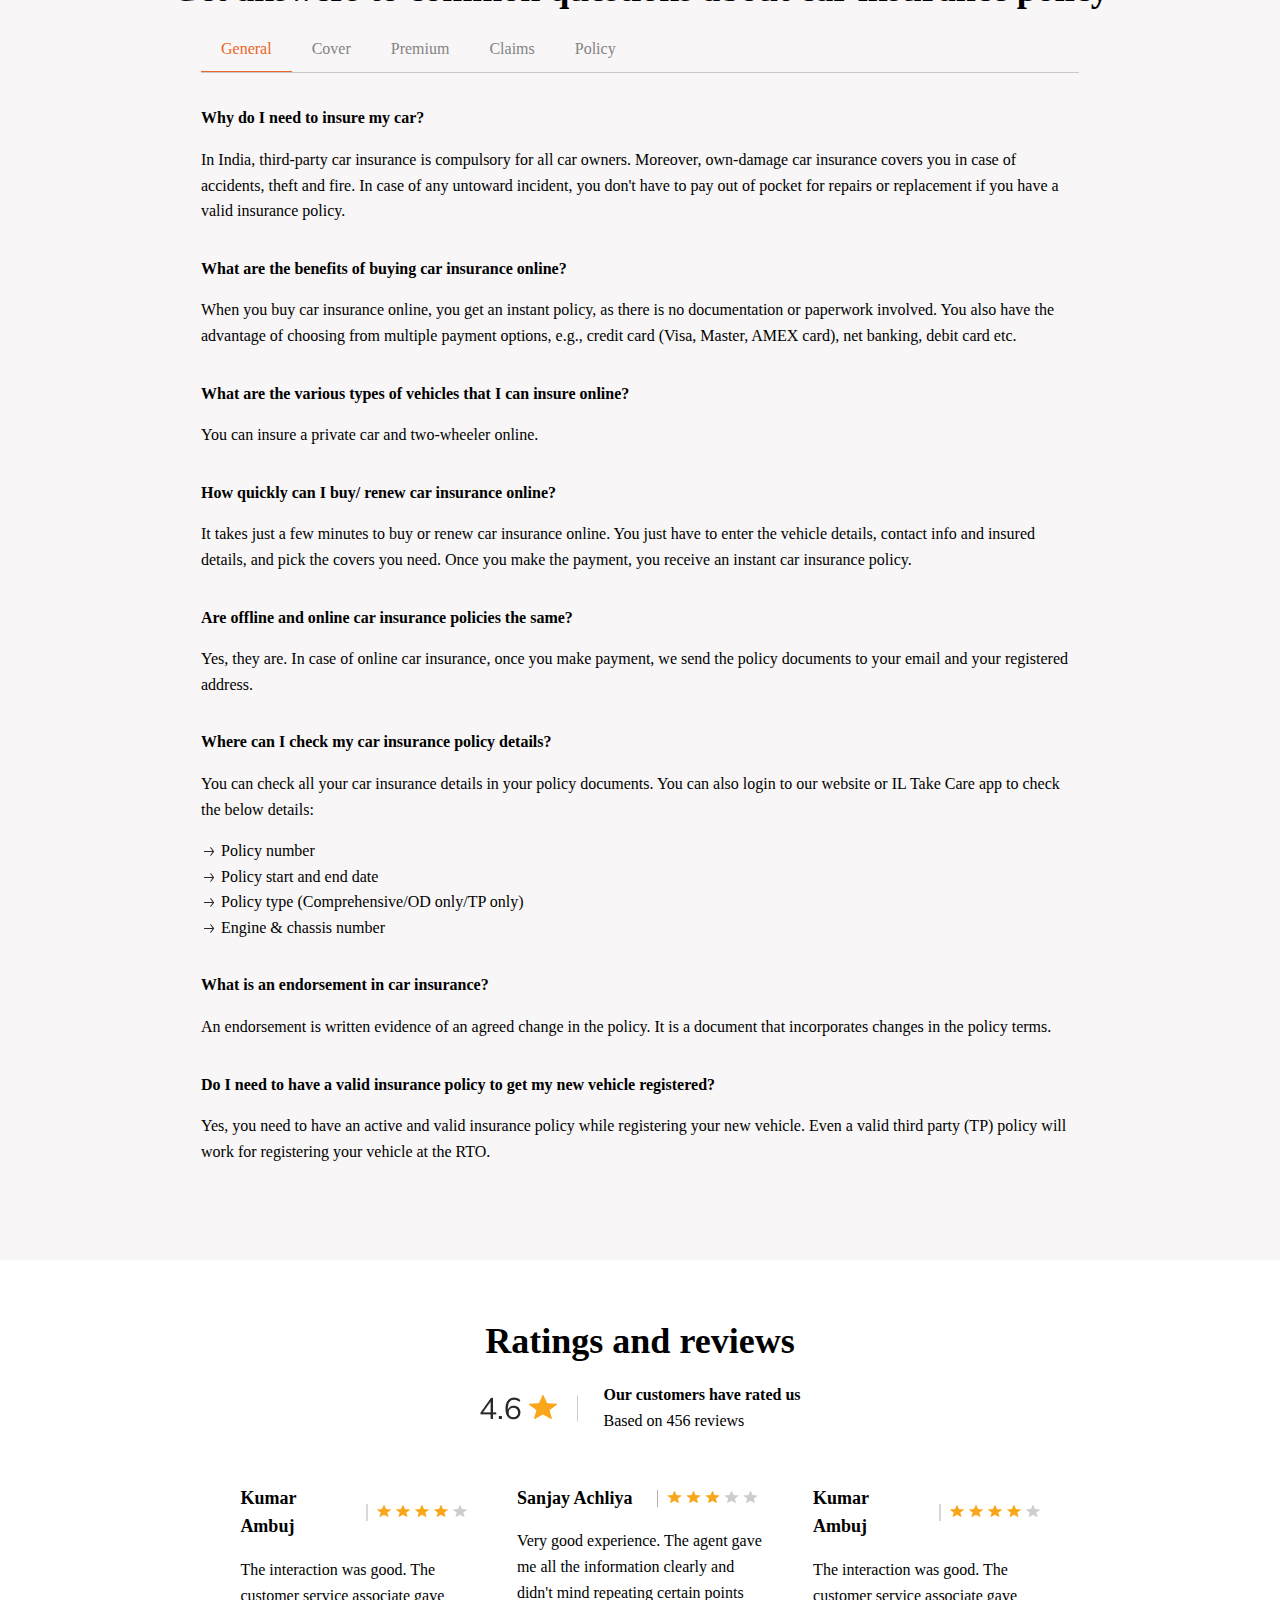
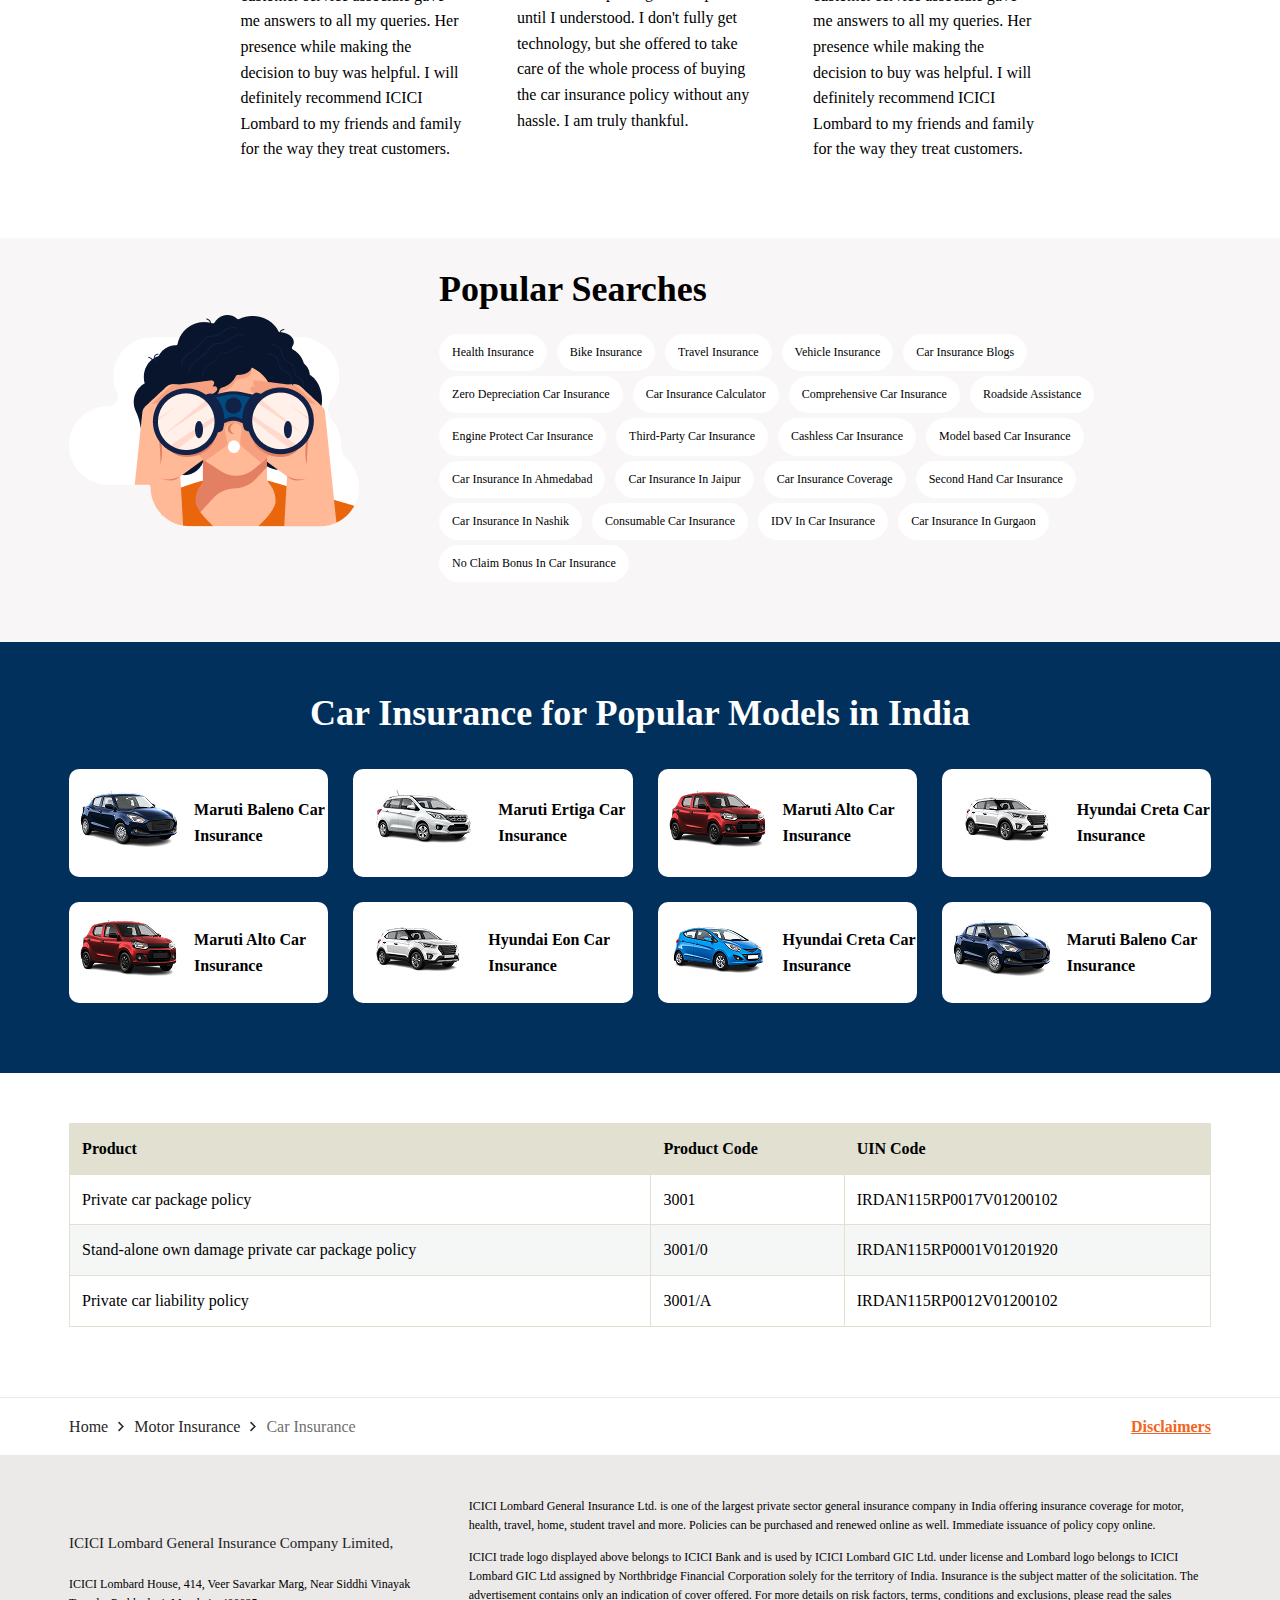
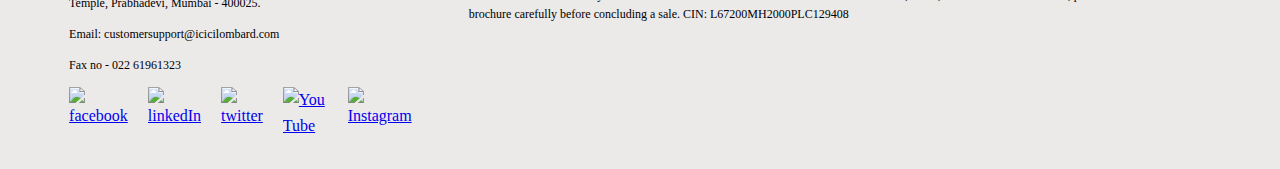
==== commit 7b3ad8fa: "UI Completed" ====
--- a/index.html
+++ b/index.html
@@ -96,11 +96,13 @@
                         </ul>
                     </li>
 
-                    <li class="login">
+                    <li class="in-toggle-nav">
                         <a href="#" class="">Login</a>
                     </li>
 
                 </ul>
+
+                <a href="#" class="login desk-nav">Login</a>
                 <button class="menu-toggle">
                     ☰
                 </button>
@@ -134,7 +136,7 @@
                             </div>
                         </div>
 
-                        <div class="banner-image">
+                        <div class="banner-image text-center">
                             <img src="./imgs/Group 34132.png" alt="">
                         </div>
                     </div>
@@ -147,13 +149,13 @@
                                 <div class="group">
                                     <label for="carRegistration" class="label">Car Registration Number:</label>
                                     <input type="text" id="carRegistration" class="input" name="carRegistration"
-                                        placeholder="Car Registration Number:" />
+                                        placeholder="Car Registration Number:" maxlength="7" />
                                     <small class="error" id="carRegistrationError"></small>
                                 </div>
 
                                 <div class="group">
                                     <label for="mobileNumber">Mobile Number:</label>
-                                    <input type="tel" id="mobileNumber" name="mobileNumber" placeholder="Mobile no." />
+                                    <input type="tel" id="mobileNumber" name="mobileNumber" placeholder="Mobile no." maxlength="10" />
                                     <small class="error" id="mobileNumberError"></small>
                                 </div>
 
@@ -168,14 +170,15 @@
                             <a href="#" class="retrieve-quote">Retrieve quote</a>
 
                             <div class="checkbox">
-                                <input type="checkbox" id="terms" required>
+                                <input type="checkbox" id="terms" required checked>
                                 <label for="terms">I agree to the <a href="#">terms and conditions</a></label>
                             </div>
+
+                            <div class="renew-policy">
+                                <a href="#">Renew your ICICI Lombard policy</a>
+                            </div>
                         </form>
 
-                        <div class="renew-policy">
-                            <a href="#">Renew your ICICI Lombard policy</a>
-                        </div>
                     </div>
                 </div>
             </div>
@@ -253,7 +256,7 @@
 
                 <div class="slider">
                     <div>
-                        <div class="d-flex desk-row">
+                        <div class="d-flex desk-row no-wrap">
                             <div class="slider-img">
                                 <img src="./imgs/slider-img.png" alt="">
                             </div>
@@ -276,7 +279,7 @@
                         </div>
                     </div>
                     <div>
-                        <div class="d-flex desk-row">
+                        <div class="d-flex desk-row no-wrap">
                             <div class="slider-img">
                                 <img src="./imgs/slider-img.png" alt="">
                             </div>
@@ -299,7 +302,7 @@
                         </div>
                     </div>
                     <div>
-                        <div class="d-flex desk-row">
+                        <div class="d-flex desk-row no-wrap">
                             <div class="slider-img">
                                 <img src="./imgs/slider-img.png" alt="">
                             </div>
@@ -330,6 +333,9 @@
     <section class="comprehensive">
         <div class="side-space">
             <h1 class="h1 text-center">Comprehensive Car Insurance vs Third-Party Car Insurance</h1>
+        </div>
+        <div class="side-space comp-inner">
+            <div class="responsive-table">
             <table class="responsive-table">
                 <thead>
                     <tr>
@@ -360,6 +366,7 @@
                     </tr>
                 </tbody>
             </table>
+        </div>
             <div class="text-section">
                 <p>Comprehensive car insurance is a more comprehensive policy that covers not only third-party
                     liabilities but also damage to your own vehicle. On the other hand, third-party car insurance only
@@ -505,8 +512,7 @@
                     </p>
                     <p class="policy-link right-border"><a href="#" class="link">Stand-alone own damage private car
                             insurance policy wording</a></p>
-                    <p class="policy-link"><a href="#" class="link">Private car package policy wordiPrivate car
-                            liability policy wordingngs</a></p>
+                    <p class="policy-link"><a href="#" class="link">Private car liability policy wording</a></p>
                 </div>
             </div>
         </div>
@@ -582,6 +588,8 @@
                     <h4>Your car insurance premium includes three major components:</h4>
                     <ol class='first-div'>
                         <li>
+                            <span class="num">1</span>
+                            <div class="first-div-text">
                             Third-party liability premium – this is stipulated by the Insurance Regulatory and
                             Development Authority of India (IRDAI), and it is directly proportional to your car’s cubic
                             capacity.
@@ -603,10 +611,15 @@
                                     <td>₹7,897</td>
                                 </tr>
                             </table>
+                        </div>
                         </li>
-                        <li>Own damage premium – this is calculated as IDV X [Tariff Rate] – [Discounts] + Add on Covers
-                        </li>
-                        <li>Personal accident cover premium + Additional covers</li>
+                        <li>
+                            <span class="num">2</span>
+                            <div class="first-div-text">Own damage premium – this is calculated as IDV X [Tariff Rate] – [Discounts] + Add on Covers
+                            </div>
+                            </li>
+                        <li><span class="num">3</span>
+                            <div class="first-div-text">Personal accident cover premium + Additional covers</div></li>
                     </ol>
                 </div>
                 <div class='main-div'>
@@ -686,7 +699,7 @@
                         <p class="mt-2 mb-0"><strong>Where can I check my car insurance policy details?</strong></p>
                         <p>You can check all your car insurance details in your policy documents. You can also login to
                             our website or IL Take Care app to check the below details:</p>
-                        <ul>
+                        <ul class="arw-list">
                             <li>Policy number</li>
                             <li>Policy start and end date</li>
                             <li>Policy type (Comprehensive/OD only/TP only)</li>
@@ -723,20 +736,6 @@
 
                 </div>
             </div>
-
-            <div class="policy-doc d-flex desk-row">
-                <p>
-                    <strong>Policy documents:</strong>
-                </p>
-                <div class="d-flex desk-row">
-                    <p class="policy-link right-border"><a href="#" class="link">Private car package policy wordings</a>
-                    </p>
-                    <p class="policy-link right-border"><a href="#" class="link">Stand-alone own damage private car
-                            insurance policy wording</a></p>
-                    <p class="policy-link"><a href="#" class="link">Private car package policy wordiPrivate car
-                            liability policy wordingngs</a></p>
-                </div>
-            </div>
         </div>
     </section>
 
@@ -744,37 +743,53 @@
         <div class='review-container side-space'>
             <h1 class="h1 text-center">Ratings and reviews</h1>
             <div class='review-main'>
-
-                <img src="./imgs/Group 194.png" />
+                <div class="d-flex nowrap">
+                    <img src="./imgs/Group 192.png" alt="">
+                    <div>
+                        <p><strong>Our customers have rated us</strong></p>
+                        <p>Based on 456 reviews</p>
+                    </div>
+                </div>
             </div>
             <div class='review-img'>
-                <div>
-                    <img src='./imgs/Group 126.png' width="100%" />
-                </div>
-                <div class='review-div'>
-                    <div>
-                        <img src='./imgs/Group 118.png' />
+                <div class='review-div review-slider'>
+                    <div>
+                        <div class="d-flex no-wrap">
+                            <p class="customer-name">Kumar Ambuj</p>
+                            <img src="./imgs/Group 152.png" alt="">
+                        </div>
                         <p>The interaction was good. The customer service associate gave me answers to all my queries.
                             Her presence while making the decision to buy was helpful. I will definitely recommend ICICI
                             Lombard to my friends and family for the way they treat customers.</p>
                     </div>
-                    <div class="desktop">
+                    <div>
+                        <div class="d-flex no-wrap">
+                            <p class="customer-name">Sanjay Achliya </p>
+                            <img src="./imgs/Group 215.png" alt="">
+                        </div>
+                        <p>Very good experience. The agent gave me all the information clearly and didn't mind repeating
+                            certain points until I understood. I don't fully get technology, but she offered to take
+                            care of the whole process of buying the car insurance policy without any hassle.
+                            I am truly thankful.</p>
+                    </div>
+                    <div>
+                        <div class="d-flex no-wrap">
+                            <p class="customer-name">Kumar Ambuj</p>
+                            <img src="./imgs/Group 152.png" alt="">
+                        </div>
+                        <p>The interaction was good. The customer service associate gave me answers to all my queries.
+                            Her presence while making the decision to buy was helpful. I will definitely recommend ICICI
+                            Lombard to my friends and family for the way they treat customers.</p>
+                    </div>
+                    <!-- <div>
                         <img src='./imgs/Group 118new.png' />
                         <p>Very good experience. The agent gave me all the information clearly and didn't mind repeating
                             certain points until I understood. I don't fully get technology, but she offered to take
                             care of the whole process of buying the car insurance policy without any hassle.
                             I am truly thankful.</p>
-                    </div>
-                </div>
-                <div>
-                    <img src='./imgs/Group 119.png' width="100%" />
-                </div>
-
-            </div>
-            <div class='dot-img'>
-                <img src='./imgs/Group 26.png' />
-                <br></br>
-                <button class='read-button'>Read all reviews</button>
+                    </div> -->
+                </div>
+
             </div>
         </div>
     </section>
@@ -912,6 +927,7 @@
 
     <section class="product-code">
         <div class="side-space">
+            <div class="responsive-table">
             <table class="responsive-table">
                 <thead>
                     <tr>
@@ -939,8 +955,17 @@
                 </tbody>
             </table>
         </div>
-    </section>
-
+        </div>
+    </section>
+
+<div class="above-footer">
+    <div class="side-space">
+        <div class="d-flex no-wrap">
+            <div class="left-links"><p><a href="">Home</a> <img src="./imgs/Fill 1.svg" alt=""> <a href="">Motor Insurance</a> <img src="./imgs/Fill 1.svg" alt=""> <span>Car Insurance</span></p></div>
+            <div class="right-links"><p><a href="" class="link">Disclaimers</a></p></div>
+        </div>
+    </div>
+</div>
 
     <footer>
         <div class="side-space">
--- a/styles.css
+++ b/styles.css
@@ -14,14 +14,18 @@
   font-size: 16px;
   font-family: Mulish;
 }
-
+.h1 {
+  margin: 0;
+  font-size: 36px;
+  line-height: normal;
+}
 p {
   font-size: 16px;
 }
 
 /* Common Classes */
 .side-space {
-  padding: 0 5%;
+  padding: 0 5.4%;
 }
 
 .d-flex {
@@ -48,7 +52,7 @@
 
 .link {
   color: #f26422;
-  border-bottom: 1px solid #f26422;
+  font-weight: 700;
 }
 
 .right-border {
@@ -154,6 +158,7 @@
   width: 80%;
   display: flex;
   align-items: center;
+  justify-content: space-between;
 }
 
 .nav-links {
@@ -176,9 +181,9 @@
   transition: color 0.3s;
 }
 
-.nav-links a:hover {
+/* .nav-links a:hover {
   color: #f4811f;
-}
+} */
 
 .dropdown-menu {
   display: none;
@@ -204,17 +209,18 @@
 
 .dropdown-toggle:after {
   content: url("./imgs/down-white.png");
-  margin-left: 2px;
-  margin-bottom: 1px;
+  margin-left: 4px;
+  margin-bottom: 2px;
   display: inline-block;
   vertical-align: bottom;
 }
-
-.login {
-  padding-left: 60px;
-}
-
-.login a:after {
+a.login {
+  text-decoration: none;
+  color: #fff;
+  font-size: 14px;
+  transition: color 0.3s;
+}
+a.login:after {
   content: url("./imgs/right.png");
   margin-left: 2px;
   margin-bottom: 1px;
@@ -232,7 +238,7 @@
 }
 
 .hero-section {
-  padding: 30px 0;
+  padding: 40px 0 120px;
 }
 
 .banner-text {
@@ -287,18 +293,18 @@
 
 .list-item p {
   font-family: Mulish;
-  font-size: 16px;
   line-height: 19px;
   text-align: left;
 }
 
 .banner-image img {
-  width: 350px;
+  width: 90%;
 }
 
 .banner-form {
   width: 35%;
   position: relative;
+  z-index: 2;
 }
 
 form {
@@ -337,6 +343,8 @@
   border-radius: 4px;
   margin-bottom: 10px;
 }
+
+
 
 .error {
   width: 90%;
@@ -377,7 +385,17 @@
 }
 
 .checkbox input:checked {
-  background: #f4811f !important;
+  accent-color: #f4811f !important;
+  position: relative;
+  z-index: 0;
+}
+
+.checkbox input[type="checkbox"]:checked::after {
+  content: url(./imgs/Group-205.png); 
+  font-size: 16px;  
+  position: absolute;
+  top: 0;
+  left: 0;
 }
 
 .checkbox input {
@@ -398,12 +416,17 @@
 }
 
 .renew-policy {
-  width: 290px;
+  width: 270px;
+  position: absolute;
   text-align: center;
   margin: 0 auto;
   padding: 10px;
-  background: rgba(255, 242, 235, 1);
+  background: linear-gradient(0deg, #fff2eb 0%, #fff2eb 24%, transparent 100%);
   border-radius: 0px 0px 15px 15px;
+  left: 0;
+  right: 0;
+  margin-top: 29px;
+  z-index: 0;
 }
 
 .renew-policy a {
@@ -412,44 +435,47 @@
 
 .section-1 {
   background: #fff2eb;
-  padding: 30px 0;
+  padding: 60px 0;
+}
+.section-1 h1 {
+  margin-bottom: 30px;
 }
 
 .policy-slider {
-  width: 80%;
+  width: 72.6%;
   margin: 0 auto;
-  padding: 25px;
+  padding: 25px 50px 50px;
   background: #fff;
   border-radius: 20px;
 }
 
 .policy-slider .desk-row {
   align-items: start;
+  gap: 48px;
 }
 
 .slider-img {
-  width: 25%;
   padding-top: 20px;
 }
 
 .slider-img img {
-  width: 80%;
-}
-
+  width: 170px;
+}
+/* 
 .slider-text {
   width: 75%;
-}
+} */
 
 .slider-text strong {
   font-size: 20px;
 }
 
 .slick-prev {
-  left: -100px !important;
+  left: -140px !important;
 }
 
 .slick-next {
-  right: -50px !important;
+  right: -90px !important;
 }
 
 .slick-prev::before {
@@ -461,7 +487,7 @@
 }
 
 .why-our-customers {
-  padding: 30px 0;
+  padding: 60px 0 50px;
   background-color: #f8f6f6;
 }
 
@@ -472,7 +498,7 @@
 
 .love-cust-main .d-flex {
   background-color: #fff;
-  padding: 10px 20px;
+  padding: 25px 30px;
   width: 85%;
   gap: 20px;
   align-items: center;
@@ -483,39 +509,52 @@
   color: #ec6625;
   font-weight: 700;
   font-size: 20px;
-  margin-bottom: 0;
+  margin: 0;
+  margin-bottom: 5px;
+}
+.love-cust-main p {
+  margin: 0;
 }
 
 .what-car-insurance {
-  padding: 30px 0;
+  padding: 60px 0 120px;
 }
 
 .what-car-insurance .d-flex {
-  gap: 30px;
+  gap: 100px;
 }
 
 .comprehensive {
-  padding: 30px 0;
-}
-
+  padding: 60px 0 80px;
+}
+.comprehensive h1 {
+  margin-bottom: 40px;
+}
+.comprehensive .comp-inner {
+  max-width: 878px;
+  margin: 0 auto;
+}
 .responsive-table {
+  max-width: 1240px;
+  margin: 0 auto;
   width: 100%;
   border-collapse: collapse;
+  border-radius: 10px;
 }
 
 .responsive-table th,
 .responsive-table td {
-  border: 1px solid #E1E0D1;
+  border: 1px solid #e1e0d1;
   padding: 12px;
   text-align: left;
 }
 
 .responsive-table th {
-  background-color: #E1E0D1;
+  background-color: #e1e0d1;
 }
 
 .responsive-table tr:nth-child(even) {
-  background-color: #F5F6F6;
+  background-color: #f5f6f6;
 }
 
 .text-section {
@@ -525,10 +564,12 @@
 
 .online-policy {
   background-color: #00305b;
-  padding: 30px 0;
-}
-
-.online-policy h1 {}
+  padding: 70px 0;
+}
+
+.online-policy h1 {
+  margin-bottom: 40px;
+}
 
 .section {
   padding: 20px;
@@ -565,7 +606,7 @@
 .num {
   color: #ec6625;
   text-align: center;
-  font-size: 26px;
+  font-size: 45px;
   font-weight: 700;
   border-radius: 50%;
   margin: 5px 0;
@@ -573,10 +614,12 @@
 
 .section-2 {
   padding: 30px 0;
+  background-color: #f8f6f6;
 }
 
 .tabs {
-  border-bottom: 1px solid #c9c9c9;
+  max-width: 878px;
+  margin: 0 auto;
 }
 
 ul#tabs-nav {
@@ -616,7 +659,7 @@
 }
 
 ul.grid-2 li {
-  list-style: url("./imgs/green-dot.png");
+  list-style: url("./imgs/Frame 241.png");
   padding: 0px 30px 0px 5px;
   margin: 10px 0;
 }
@@ -644,15 +687,16 @@
 
 .buy {
   background-color: #f8f6f6;
-  padding-top: 40px;
+  padding-top: 60px;
+  margin-top: -30px;
 }
 
 .buyMain-Card {
   display: grid;
   grid-template-columns: repeat(2, 1fr);
   /* background: #FFFFFF; */
-  gap: 20px;
-  padding: 40px 0;
+  gap: 25px;
+  padding: 50px 0;
 }
 
 .buy-cards h3 {
@@ -675,7 +719,10 @@
 }
 
 .primium {
-  padding: 30px 0;
+  padding: 50px 0;
+}
+.primium h1 {
+  margin-bottom: 20px;
 }
 
 .premium-container h3 {
@@ -684,6 +731,7 @@
 
 .premium-main {
   align-items: flex-start;
+  gap: 60px;
 }
 
 .premium-main .first-div table {
@@ -692,17 +740,39 @@
   border-spacing: 0px !important;
 }
 
+ol.first-div {
+  list-style: none;
+  padding-left: 0;
+}
+ol.first-div li {
+  display: flex;
+  flex-wrap: nowrap;
+  align-items: flex-start;
+  gap: 20px;
+}
+
+ol.first-div li .num {
+  font-size: 30px;
+  line-height: normal;
+  margin: 0;
+}
+
+ul.first-div {
+  list-style: url(./imgs/Path.svg);
+  padding-left: 20px;
+}
+
 .premium-main table tr td {
   border: 1px solid #eaeaea;
   padding: 10px;
 }
 
 .first-row {
-  background-color: #E1E0D1;
+  background-color: #e1e0d1;
 }
 
 .second-row {
-  background-color: #F5F6F6;
+  background-color: #f5f6f6;
 }
 
 .main-div {
@@ -717,9 +787,13 @@
   flex-wrap: wrap;
 }
 
-
-.common-que{
-
+.common-que {
+  padding: 60px 0 80px;
+  background-color: #f8f6f6;
+}
+ul.arw-list{
+  list-style: url(./imgs/Path.svg);
+  padding-left: 20px;
 }
 ul#que-nav {
   list-style: none;
@@ -747,15 +821,24 @@
   color: #ec6625;
 }
 
-.info-content{
+.info-content {
   /* padding: 20px 0; */
 }
-
 
 .reviews {
   padding: 60px 0;
 }
-
+.reviews h1{
+  margin-bottom: 20px;
+}
+
+.review-main .d-flex{
+  align-items: center;
+  gap: 25px
+}
+.review-main p{
+  margin: 0;
+}
 .review-container img {
   text-align: center;
 }
@@ -767,11 +850,26 @@
 
 .review-div {
   display: flex;
-  gap: 30px;
+  gap: 50px;
   width: 70%;
   margin: 0 auto;
   background: #fff;
+  margin-top: 50px;
+}
+.review-div .d-flex{
+  align-items: center;
+  gap: 25px;
+}
+.customer-name{
+font-weight: 700;
+font-size: 18px;
+margin: 0;
+}
+.review-div .slick-slide {
   padding: 20px;
+  background-image: url(./imgs/Group-7.svg);
+  background-repeat: no-repeat;
+  background-position: 95% 5%;
 }
 
 .review-img {
@@ -780,13 +878,25 @@
   align-items: center;
 }
 
-.dot-img {
+.slick-dots li.slick-active button:before {
+  /* color: #F58220 !important; */
+  content: url(./imgs/Rectangle.png);
+  font-size: 12px;
+  margin-bottom: -5px;
+}
+
+.slick-dots li button:focus:before{
+  color: #EAEAEA!important;
+  font-size: 10px;
+}
+
+/* .dot-img {
   text-align: center;
-}
+} */
 
 .read-button {
   font-size: 16px;
-  padding:  13px 24px;
+  padding: 13px 24px;
   border: 1px solid #f26422;
   text-align: center;
   color: #f26422;
@@ -795,8 +905,8 @@
 }
 
 .searches-sec {
-  background-color: #F8F6F6;
-  padding: 30px 0;
+  background-color: #f8f6f6;
+  padding: 30px 0 60px;
 }
 
 .search-container {
@@ -804,34 +914,41 @@
 }
 
 .searchMain {
-  gap: 30px;
+  gap: 80px;
+}
+
+.search-main h1 {
+  margin-bottom: 24px;
 }
 
 .searches {
   display: flex;
   flex-wrap: wrap;
   align-items: center;
-  gap: 5px;
+  column-gap: 10px;
+  row-gap: 5px;
 }
 
 .searches a {
   width: auto;
+  font-size: 12px;
   display: inline-block;
   background-color: #fff;
   border: 1px solid #fff;
   border-radius: 25px;
   text-decoration: none;
   color: black;
-  padding: 10px;
+  padding: 8px 12px;
   word-break: keep-all;
 }
 
-
 .carInsurance {
-  background-color: #00305B;
-  padding: 30px 0;
-}
-
+  background-color: #00305b;
+  padding: 50px 0 70px;
+}
+.carInsurance h1{
+  margin-bottom: 35px;
+}
 .carInsurance h3 {
   font-size: 32px;
   color: #ffffff;
@@ -841,29 +958,57 @@
 
 .typesOfCar {
   display: grid;
-  gap: 10px;
+  gap: 25px;
   grid-template-columns: auto auto auto auto;
 }
 
 .cars {
-  width: 100%;
   display: flex;
   justify-content: center;
-  gap: 10px;
+  gap: 15px;
   align-items: center;
   background-color: #ffffff;
   border: 0;
   border-radius: 10px;
-}
-
-.modelName {
-  font-size: 16px;
+  padding-top: 16px;
+  padding-bottom: 16px;
+  max-width: 310px;
+  margin: 0 auto;
+  width: 100%;
+}
+.carImages {
+  padding-left: 10px;
+}
+.modelName p{
+  margin: 0;
+  font-weight: 700;
 }
 
 .product-code {
-  padding: 30px 0;
-}
-
+  padding: 50px 0 70px;
+}
+.above-footer {
+  border-top: 1px solid #ece9e9;
+}
+.above-footer .left-links {
+  font-size: 14px;
+}
+.above-footer .left-links p {
+  display: flex;
+  flex-wrap: nowrap;
+  gap: 10px;
+}
+.above-footer .left-links a {
+  color: #282828;
+  text-decoration: none;
+}
+.above-footer .left-links span {
+  color: #707070;
+}
+
+.above-footer .d-flex {
+  justify-content: space-between;
+}
 footer {
   background: #ece9e9;
   padding: 30px 0;
@@ -905,15 +1050,38 @@
   }
 
   .dropdown-menu {
-    width: 300px;
-  }
-
-  .nav-links a:hover {
+    width: 170px;
+  }
+
+  .nav-links .dropdown-menu a:hover {
     color: #f4811f;
   }
+  .in-toggle-nav {
+    display: none;
+  }
+
+  .banner-text.d-flex {
+    justify-content: space-between;
+  }
+
+  .banner-text .text-left,
+  .banner-text .banner-image {
+    width: 50%;
+  }
+
+  form {
+    margin-right: 0;
+  }
 }
 
 @media screen and (max-width: 1024.5px) {
+  p,
+  body {
+    font-size: 12px;
+  }
+  .love-label, .customer-name {
+    font-size: 14px;
+  }
   .nav-links {
     display: none;
     flex-direction: column;
@@ -928,15 +1096,25 @@
   }
 
   .nav-links li {
-    margin: 20px;
-  }
+    margin: 10px 20px;
+  }
+
+  .dropdown-menu {
+    background-color: #fff;
+  }
+  .dropdown-menu li {
+    padding: 0;
+}
 
   .nav-links a {
     color: #000;
   }
 
-  .login {
+  /* .login {
     padding-left: 0px;
+  } */
+  .login.desk-nav {
+    display: none;
   }
 
   .show {
@@ -957,17 +1135,20 @@
   }
 
   .banner-image img {
-    width: 190px;
+    width: 220px;
   }
 
   form {
     width: 320px;
   }
 
+  .review-div .slick-slide {
+    background-size: 22px;
+}
+
   .renew-policy {
     width: 265px;
   }
-
 }
 
 @media (max-width: 768px) {
@@ -984,6 +1165,14 @@
     gap: 5px;
   }
 
+  .hero-section {
+    padding: 40px 0 80px;
+}
+
+.what-car-insurance, .section-1, .comprehensive, .online-policy {
+  padding: 40px 0 40px;
+}
+
   .demo {
     display: flex;
     gap: 10px;
@@ -992,6 +1181,13 @@
   .banner-text {
     width: 100%;
     text-align: center;
+  }
+  .banner-image img {
+    width: 300px;
+  }
+  .box {
+    max-width: 400px;
+    margin: 0 auto;
   }
 
   .love-cust-main .d-flex {
@@ -1005,16 +1201,20 @@
     width: 100%;
   }
 
-  .comprehensive {}
+  /* .comprehensive {
+  } */
 
   .grid-container {
     grid-template-columns: repeat(1, 1fr);
   }
-
+  .responsive-table {
+    width: 100%;
+  }
   .responsive-table,
   .responsive-table th,
   .responsive-table td {
-    font-size: 14px;
+    font-size: 11px;
+    margin: 0 auto;
   }
 
   .list-item {
@@ -1030,7 +1230,7 @@
   }
 
   .policy-slider {
-    width: 85%;
+    width: 70%;
   }
 
   .slider-img,
@@ -1067,6 +1267,13 @@
     border-right: none;
     text-align: center;
   }
+  .policy-doc {
+    margin: 0;
+}
+  
+  .policy-doc a {
+    margin: 0;
+  }
 
   .buyMain-Card {
     grid-template-columns: repeat(1, 1fr);
@@ -1085,11 +1292,21 @@
     grid-template-columns: auto auto;
   }
 
+  .product-code .responsive-table, .product-code .responsive-table th, .product-code .responsive-table td {
+    font-size: 11px;
+    max-width: 500px;
+  }
+
   table {
     display: block;
     overflow-x: auto;
   }
 
+  .review-div .d-flex {
+    align-items: center;
+    gap: 15px;
+}
+
   footer {
     background: #ece9e9;
     padding: 30px 0;
@@ -1107,12 +1324,20 @@
   .footer-right {
     width: 100%;
   }
-}
-
+
+  .review-div, .premium-main, .searchMain, .what-car-insurance .d-flex, .policy-slider .desk-row {
+    gap: 20px;
+  }
+}
 
 @media (max-width: 580.5px) {
   .typesOfCar {
     grid-template-columns: auto;
   }
-
-}+  .love-cust-main .d-flex {
+    max-width: 270px;
+}
+ul#que-nav li {
+  padding: 10px 10px;
+}
+}
